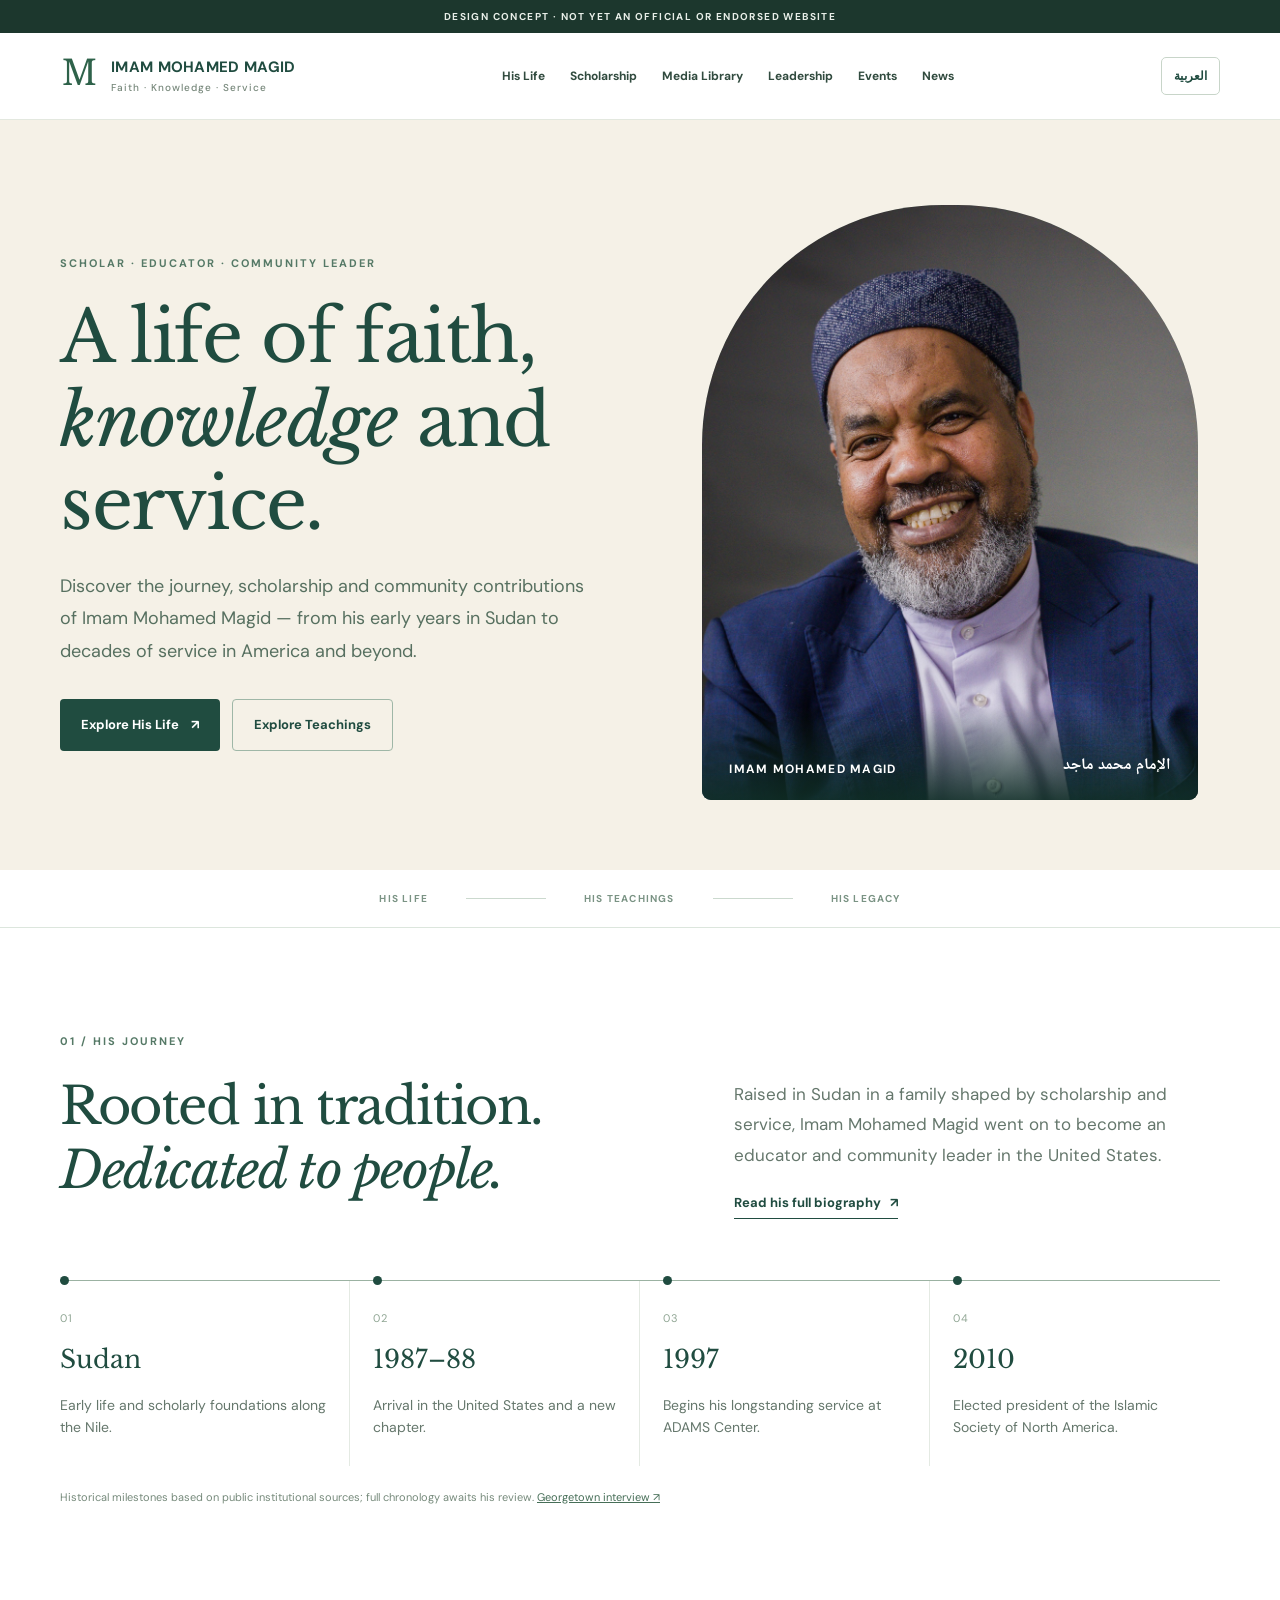
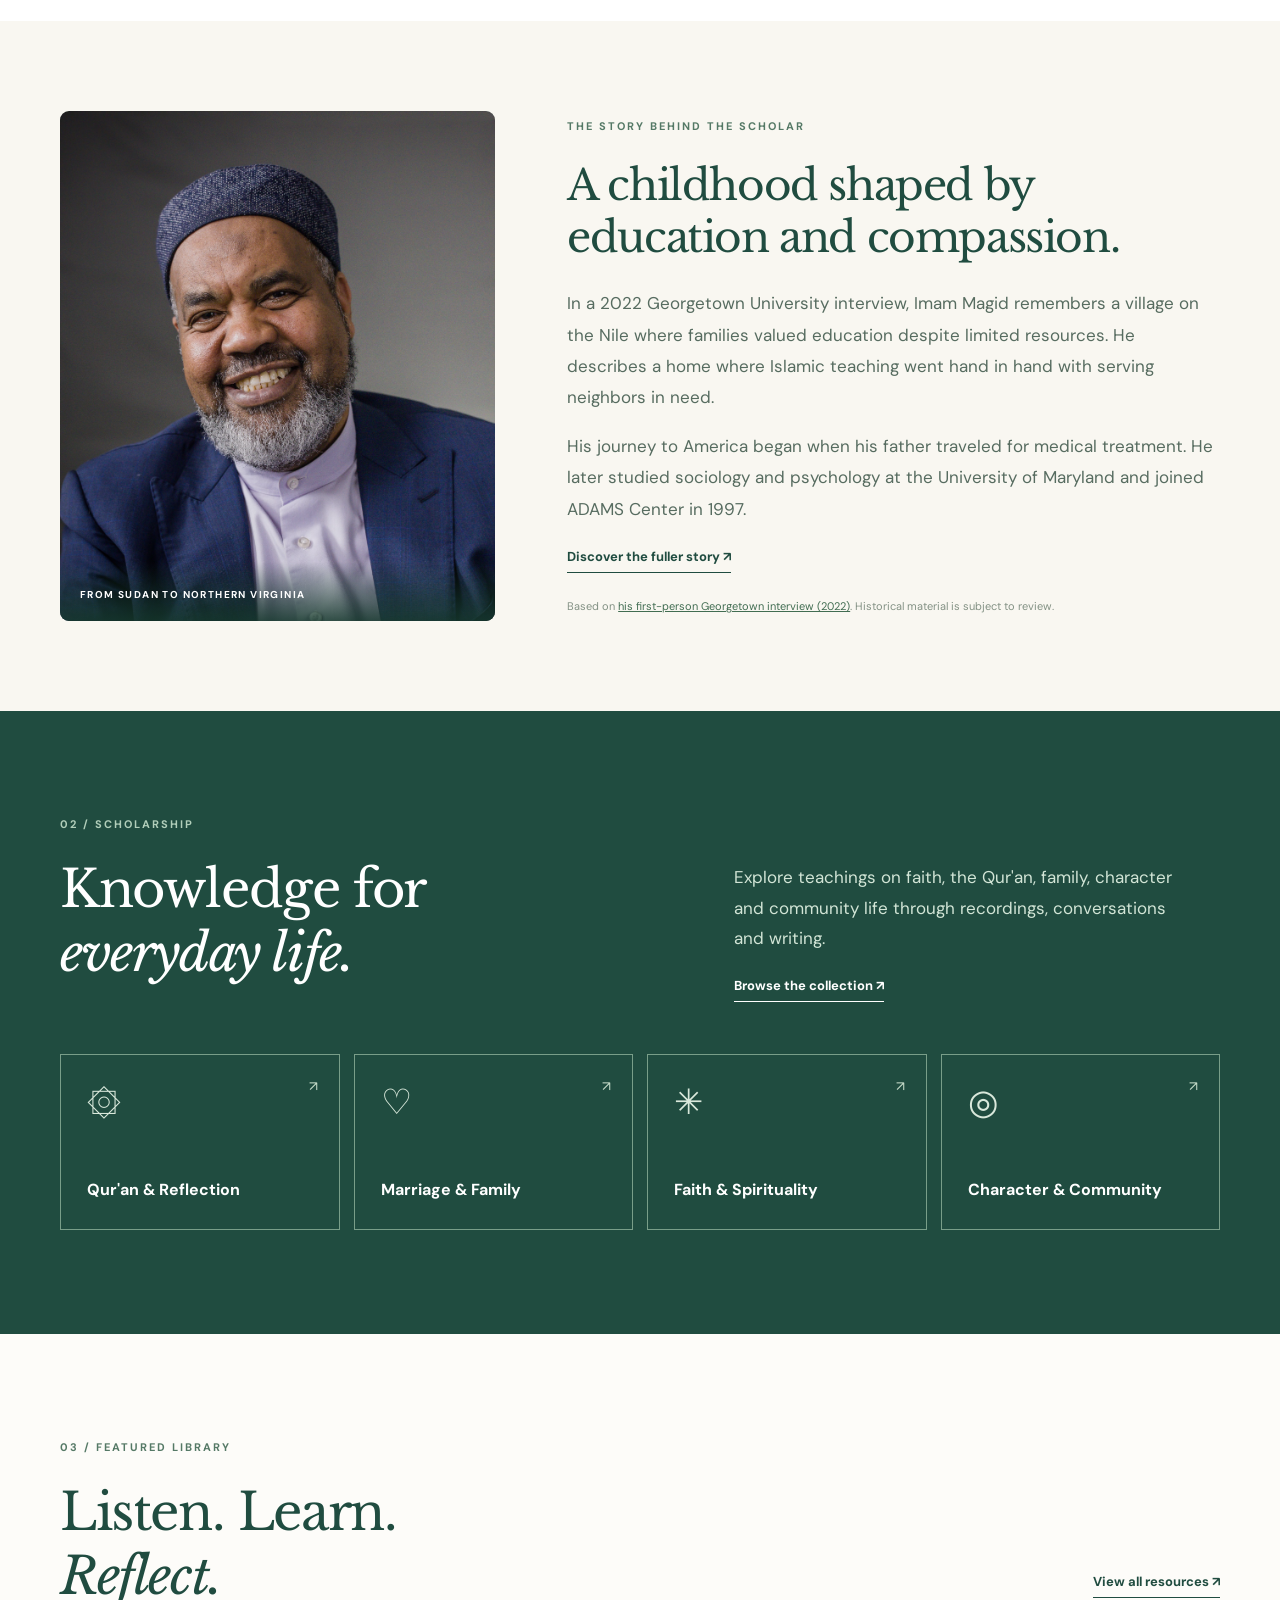
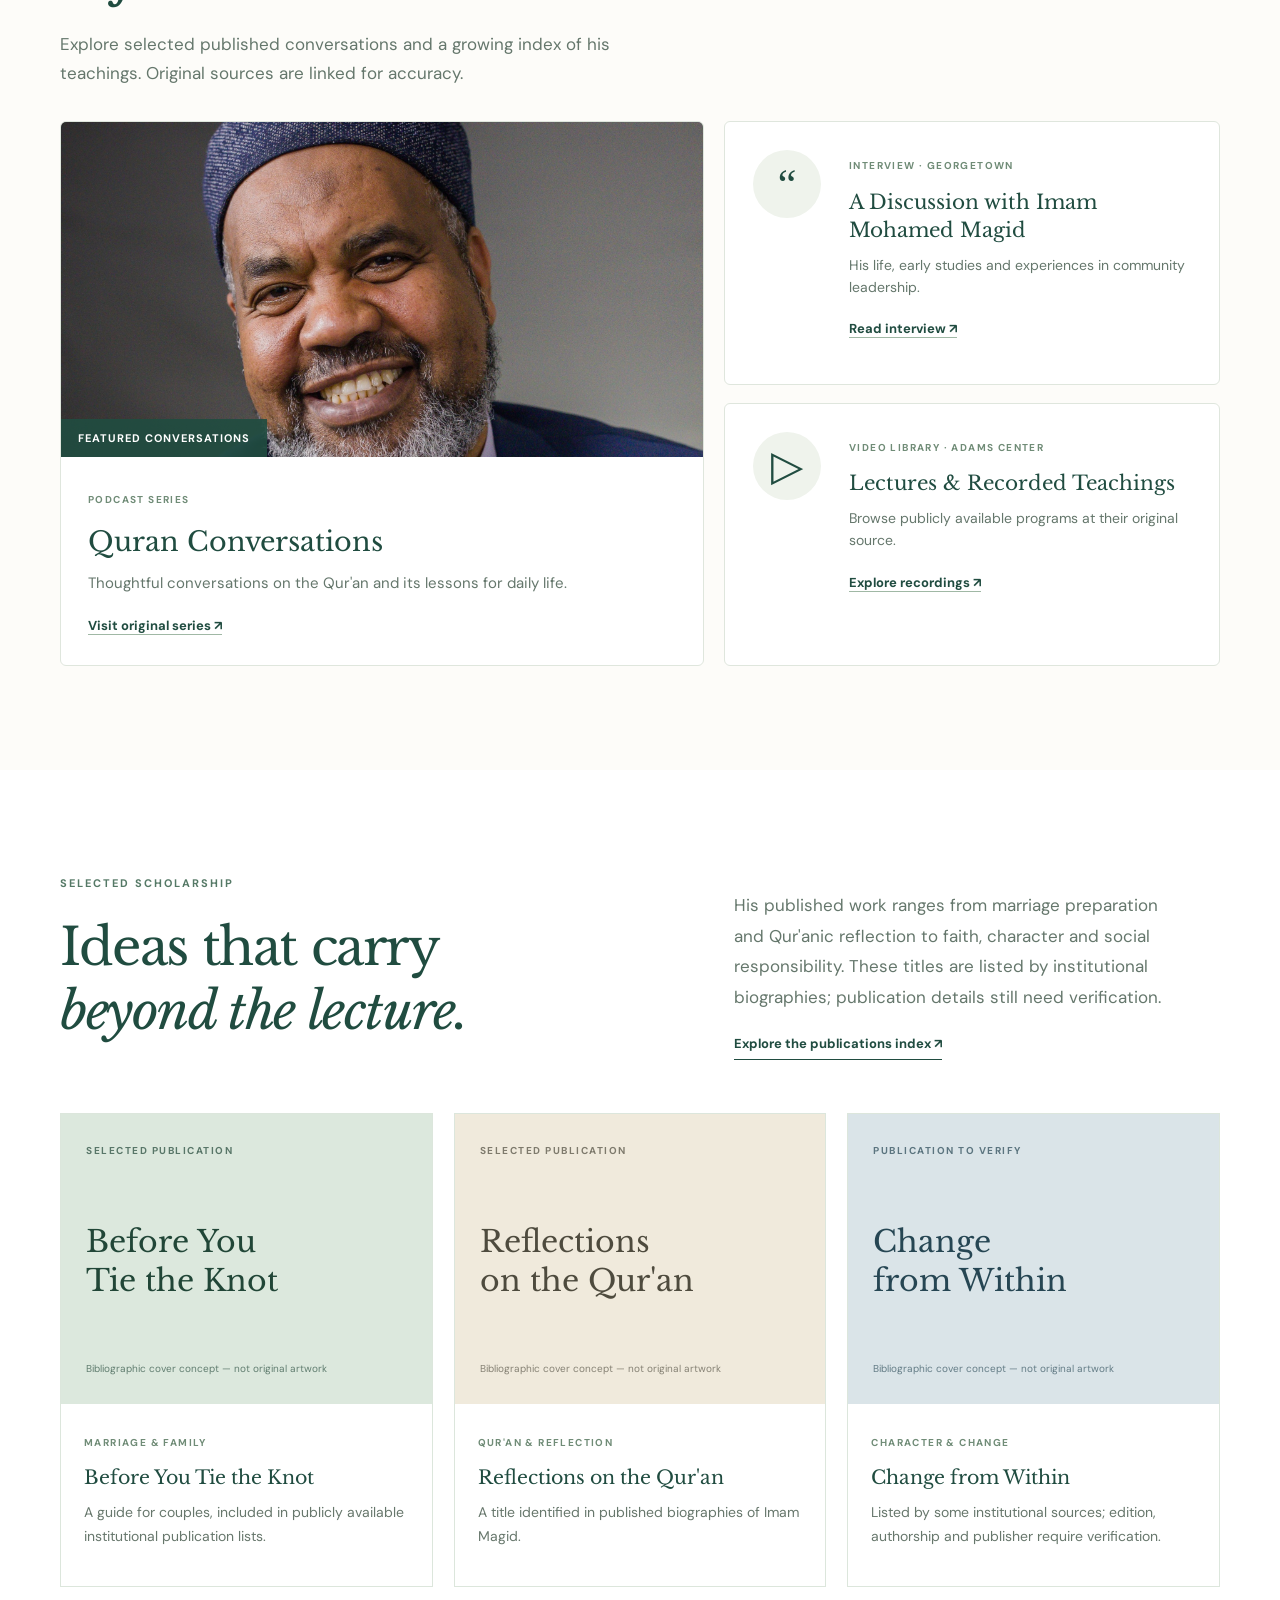
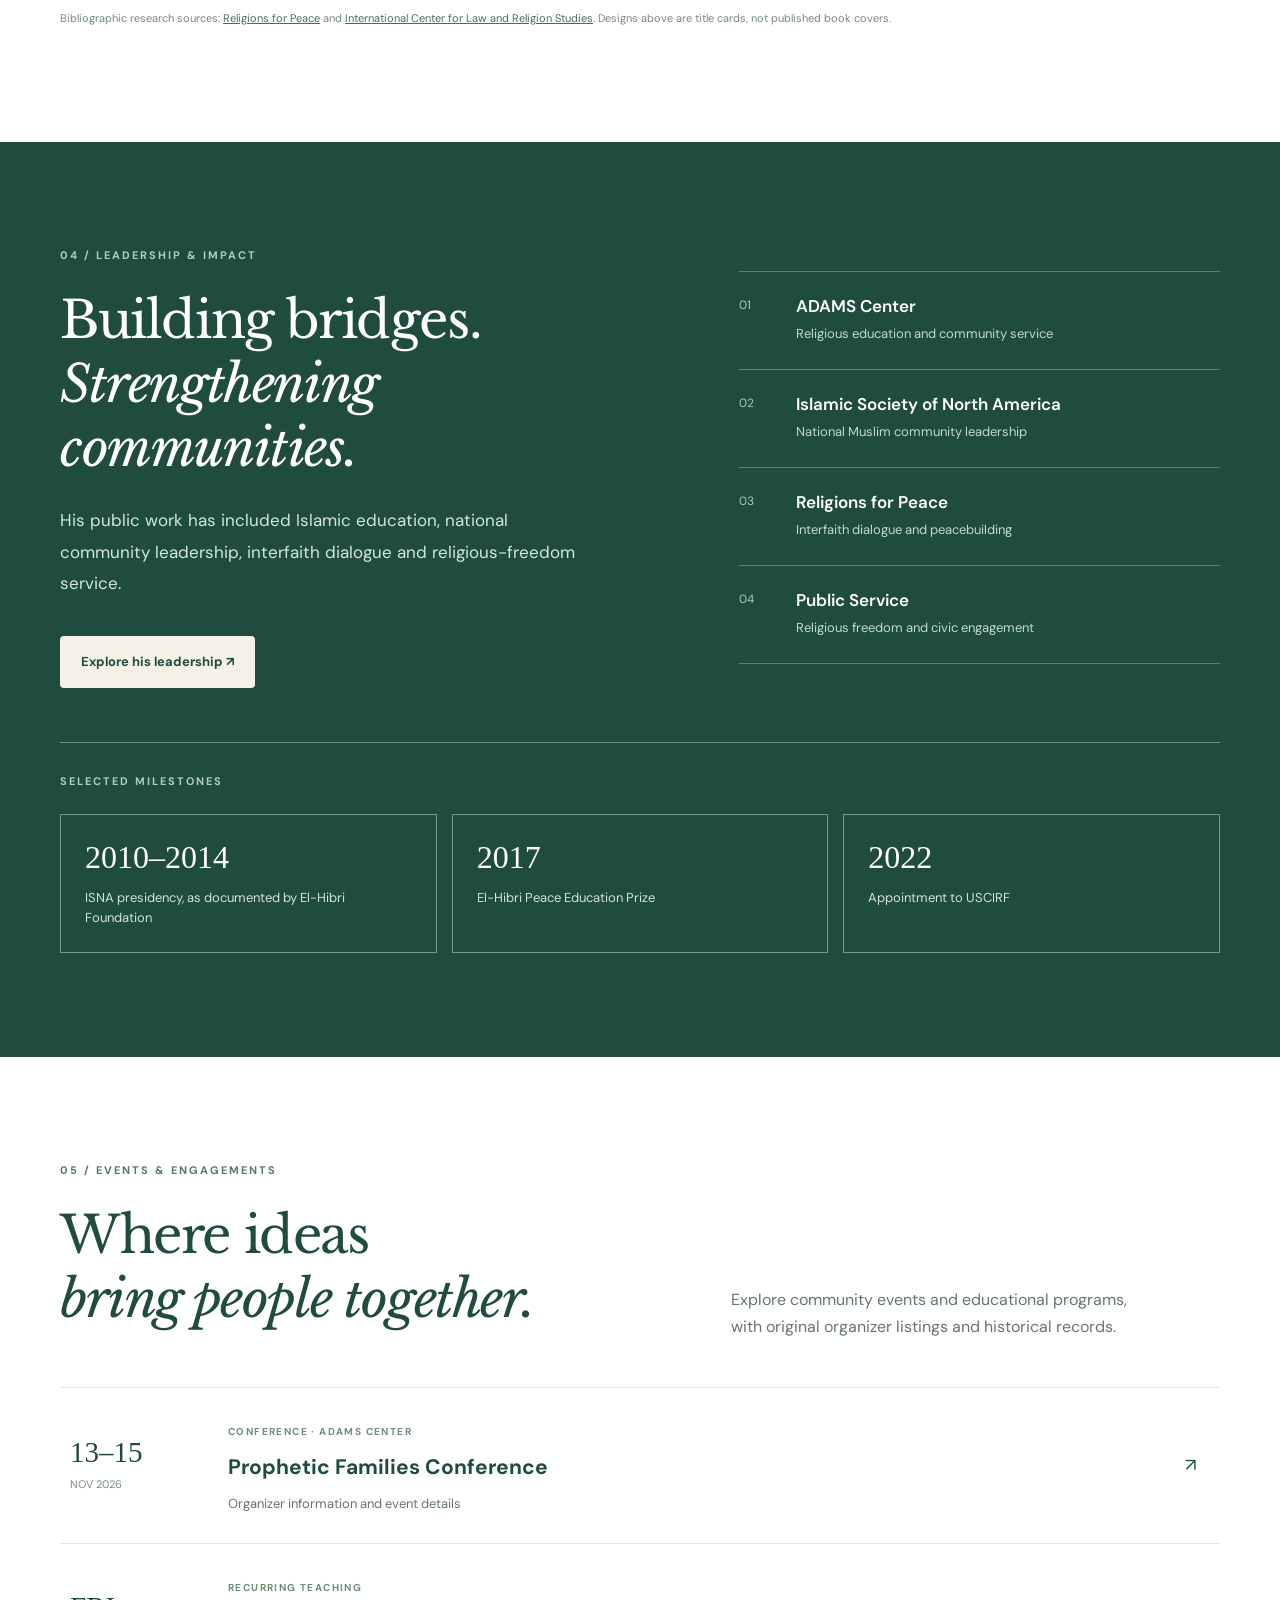
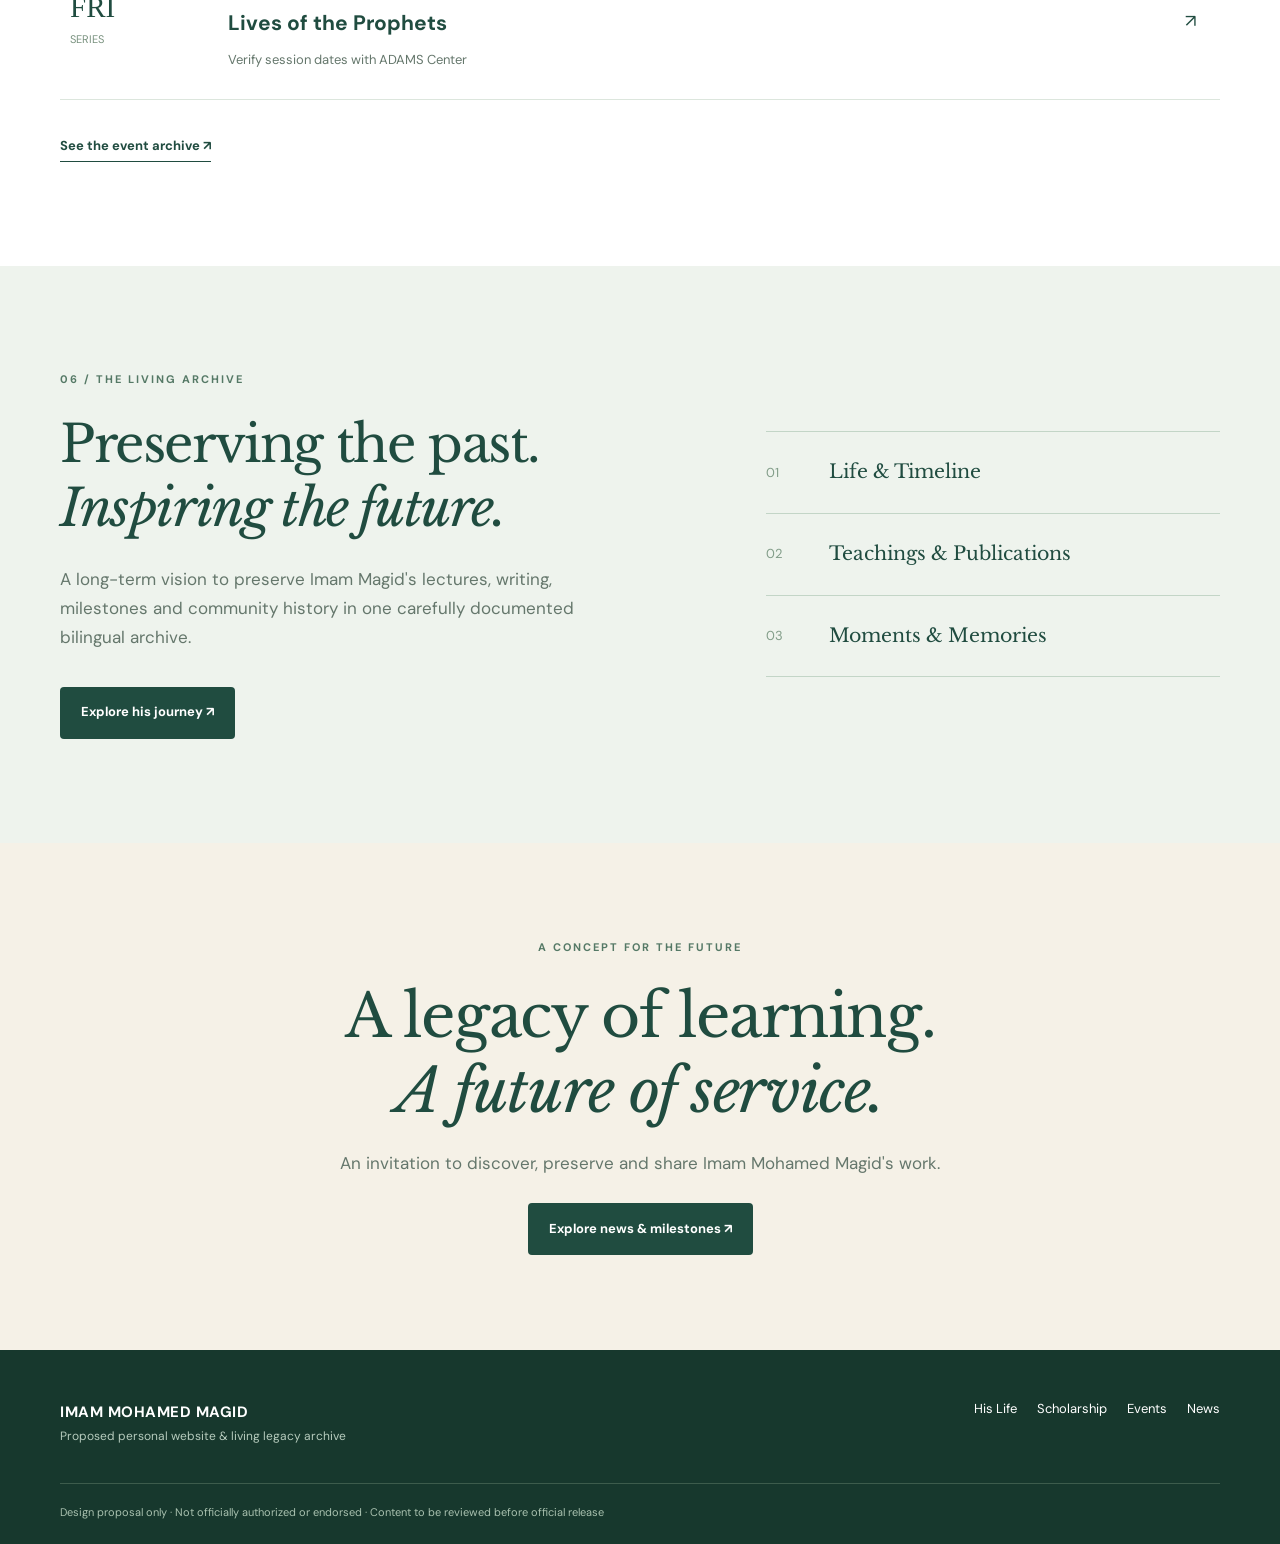
==== index.html @ b1068a23 "Use consistent Latin M logo mark" ====
<!doctype html>
<html lang="en">
<head>
<meta charset="utf-8"><meta name="viewport" content="width=device-width,initial-scale=1">
<meta name="robots" content="noindex,nofollow">
<meta name="description" content="Proposal preview for the website and living legacy archive of Imam Mohamed Magid.">
<title>Imam Mohamed Magid | Faith · Knowledge · Service</title>
<link rel="preconnect" href="https://fonts.googleapis.com">
<link rel="preconnect" href="https://fonts.gstatic.com" crossorigin>
<link href="https://fonts.googleapis.com/css2?family=DM+Sans:wght@400;500;600;700&family=Libre+Baskerville:ital@0;1&family=Noto+Naskh+Arabic:wght@400;600;700&display=swap" rel="stylesheet">
<link rel="stylesheet" href="homepage-v5.css">
</head>
<body>
<div class="proposal">DESIGN CONCEPT · NOT YET AN OFFICIAL OR ENDORSED WEBSITE</div>
<header class="header"><div class="container nav">
<a class="brand" href="#home" aria-label="Return to homepage"><span class="brand-mark">M</span><span class="brand-name">IMAM MOHAMED MAGID<small>Faith · Knowledge · Service</small></span></a>
<nav id="nav" aria-label="Main navigation">
<a href="biography.html" data-i="navLife">His Life</a><a href="resources.html" data-i="navTeachings">Scholarship</a>
<a href="resources.html" data-i="navMedia">Media Library</a><a href="#leadership" data-i="navImpact">Leadership</a>
<a href="events.html" data-i="navEvents">Events</a><a href="news.html">News</a>
</nav>
<div class="nav-actions"><button type="button" id="lang" aria-label="Switch language">العربية</button><button id="menu" aria-label="Toggle menu" aria-expanded="false">☰</button></div>
</div></header>
<main id="home">
<section class="hero"><div class="container hero-layout">
<div class="hero-copy">
<div class="eyebrow" data-i="eyebrow">SCHOLAR · EDUCATOR · COMMUNITY LEADER</div>
<h1 data-i="heroTitle">A life of faith, <em>knowledge</em> and service.</h1>
<p class="hero-description" data-i="heroText">Discover the journey, scholarship and community contributions of Imam Mohamed Magid — from his early years in Sudan to decades of service in America and beyond.</p>
<div class="hero-actions"><a class="btn btn-primary" href="biography.html" data-i="journeyBtn">Explore His Life <span aria-hidden="true">↗</span></a><a class="btn btn-outline" href="resources.html" data-i="teachingsBtn">Explore Teachings</a></div>
</div>
<div class="hero-photo"><img src="assets/imam-magid-portrait.JPG" alt="Portrait of Imam Mohamed Magid" width="1102" height="1376" fetchpriority="high"><div class="photo-tag">IMAM MOHAMED MAGID <span>الإمام محمد ماجد</span></div></div>
</div></section>
<div class="section-marker"><div class="container"><span>HIS LIFE</span><span class="marker-rule"></span><span>HIS TEACHINGS</span><span class="marker-rule"></span><span>HIS LEGACY</span></div></div>

<section class="section journey" id="about"><div class="container">
<div class="section-intro"><div><span class="eyebrow" data-i="storyOverline">01 / HIS JOURNEY</span><h2 data-i="storyTitle">Rooted in tradition.<br><em>Dedicated to people.</em></h2></div><div class="intro-aside"><p data-i="storyCopy">Raised in Sudan in a family shaped by scholarship and service, Imam Mohamed Magid went on to become an educator and community leader in the United States.</p><a class="text-link" href="biography.html" data-i="storyLink">Read his full biography <span aria-hidden="true">↗</span></a></div></div>
<div class="timeline"><div class="timeline-track">
<article class="moment"><span class="moment-no">01</span><strong data-i="sudan">Sudan</strong><p data-i="sudanDesc">Early life and scholarly foundations along the Nile.</p></article>
<article class="moment"><span class="moment-no">02</span><strong>1987–88</strong><p data-i="americaDesc">Arrival in the United States and a new chapter.</p></article>
<article class="moment"><span class="moment-no">03</span><strong>1997</strong><p data-i="adamsDesc">Begins his longstanding service at ADAMS Center.</p></article>
<article class="moment"><span class="moment-no">04</span><strong>2010</strong><p data-i="isnaDesc">Elected president of the Islamic Society of North America.</p></article>
</div></div><p class="source-note">Historical milestones based on public institutional sources; full chronology awaits his review. <a href="https://berkleycenter.georgetown.edu/interviews/a-discussion-with-imam-mohamed-magid-executive-imam-of-all-dulles-area-muslim-society-center" target="_blank" rel="noopener noreferrer">Georgetown interview ↗</a></p>
</div></section>
<section class="story-feature" aria-labelledby="story-feature-heading"><div class="container story-feature-layout"><div class="story-photo"><img src="assets/imam-magid-portrait.JPG" alt="Imam Mohamed Magid — portrait for the proposed biography" loading="lazy" width="1102" height="1376"><div class="story-photo-label">FROM SUDAN TO NORTHERN VIRGINIA</div></div><div class="story-feature-copy"><span class="eyebrow" data-i="storyFeatureTag">THE STORY BEHIND THE SCHOLAR</span><h2 id="story-feature-heading" data-i="storyFeatureTitle">A childhood shaped by education and compassion.</h2><p data-i="storyFeature1">In a 2022 Georgetown University interview, Imam Magid remembers a village on the Nile where families valued education despite limited resources. He describes a home where Islamic teaching went hand in hand with serving neighbors in need.</p><p data-i="storyFeature2">His journey to America began when his father traveled for medical treatment. He later studied sociology and psychology at the University of Maryland and joined ADAMS Center in 1997.</p><a class="text-link" href="biography.html" data-i="storyFeatureLink">Discover the fuller story ↗</a><p class="story-attribution">Based on <a href="https://berkleycenter.georgetown.edu/interviews/a-discussion-with-imam-mohamed-magid-executive-imam-of-all-dulles-area-muslim-society-center" target="_blank" rel="noopener noreferrer">his first-person Georgetown interview (2022)</a>. Historical material is subject to review.</p></div></div></section>
<section class="section teachings" id="teachings"><div class="container">
<div class="section-intro"><div><span class="eyebrow eyebrow-light" data-i="teachingOverline">02 / SCHOLARSHIP</span><h2 data-i="teachingTitle">Knowledge for<br><em>everyday life.</em></h2></div><div class="intro-aside"><p data-i="teachingIntro">Explore teachings on faith, the Qur'an, family, character and community life through recordings, conversations and writing.</p><a class="text-link light-link" href="resources.html">Browse the collection ↗</a></div></div>
<div class="topic-grid">
<a href="resources.html" class="topic"><span class="topic-symbol">۞</span><span data-i="topic1">Qur'an & Reflection</span><span class="topic-arrow">↗</span></a>
<a href="resources.html" class="topic"><span class="topic-symbol">♡</span><span data-i="topic2">Marriage & Family</span><span class="topic-arrow">↗</span></a>
<a href="resources.html" class="topic"><span class="topic-symbol">✳</span><span data-i="topic3">Faith & Spirituality</span><span class="topic-arrow">↗</span></a>
<a href="resources.html" class="topic"><span class="topic-symbol">◎</span><span data-i="topic4">Character & Community</span><span class="topic-arrow">↗</span></a>
</div>
</div></section>

<section class="section media" id="media"><div class="container">
<div class="media-header"><div><span class="eyebrow" data-i="mediaOverline">03 / FEATURED LIBRARY</span><h2 data-i="mediaTitle">Listen. Learn.<br><em>Reflect.</em></h2></div><a href="resources.html" class="text-link media-all">View all resources ↗</a></div>
<p class="media-lead" data-i="mediaIntro">Explore selected published conversations and a growing index of his teachings. Original sources are linked for accuracy.</p>
<div class="feature-grid">
<a class="feature-card feature-primary" href="https://www.daliamogahed.com/podcast" target="_blank" rel="noopener noreferrer"><div class="feature-photo"><img src="assets/imam-magid-portrait.JPG" alt="Imam Mohamed Magid" loading="lazy" width="1102" height="1376"><span class="feature-image-label">FEATURED CONVERSATIONS</span></div><div class="feature-info"><span class="content-type">PODCAST SERIES</span><h3>Quran Conversations</h3><p>Thoughtful conversations on the Qur'an and its lessons for daily life.</p><span class="feature-open">Visit original series ↗</span></div></a>
<div class="feature-side"><a class="side-card" href="https://berkleycenter.georgetown.edu/interviews/a-discussion-with-imam-mohamed-magid-executive-imam-of-all-dulles-area-muslim-society-center" target="_blank" rel="noopener noreferrer"><span class="side-icon">“</span><div><span class="content-type">INTERVIEW · GEORGETOWN</span><h3>A Discussion with Imam Mohamed Magid</h3><p>His life, early studies and experiences in community leadership.</p><span class="feature-open">Read interview ↗</span></div></a>
<a class="side-card" href="https://adamscenter.org/live-tv/" target="_blank" rel="noopener noreferrer"><span class="side-icon">▷</span><div><span class="content-type">VIDEO LIBRARY · ADAMS CENTER</span><h3>Lectures & Recorded Teachings</h3><p>Browse publicly available programs at their original source.</p><span class="feature-open">Explore recordings ↗</span></div></a></div>
</div></div></section>
<section class="section publications" id="publications"><div class="container"><div class="section-intro"><div><span class="eyebrow" data-i="publicationTag">SELECTED SCHOLARSHIP</span><h2 data-i="publicationTitle">Ideas that carry<br><em>beyond the lecture.</em></h2></div><div class="intro-aside"><p data-i="publicationIntro">His published work ranges from marriage preparation and Qur'anic reflection to faith, character and social responsibility. These titles are listed by institutional biographies; publication details still need verification.</p><a class="text-link" href="resources.html" data-i="publicationLink">Explore the publications index ↗</a></div></div><div class="publication-grid">
<article class="publication"><div class="publication-cover cover-a"><span>SELECTED PUBLICATION</span><strong>Before You<br>Tie the Knot</strong><small>Bibliographic cover concept — not original artwork</small></div><div class="publication-copy"><span class="content-type">MARRIAGE & FAMILY</span><h3>Before You Tie the Knot</h3><p data-i="book1Desc">A guide for couples, included in publicly available institutional publication lists.</p></div></article>
<article class="publication"><div class="publication-cover cover-b"><span>SELECTED PUBLICATION</span><strong>Reflections<br>on the Qur'an</strong><small>Bibliographic cover concept — not original artwork</small></div><div class="publication-copy"><span class="content-type">QUR'AN & REFLECTION</span><h3>Reflections on the Qur'an</h3><p data-i="book2Desc">A title identified in published biographies of Imam Magid.</p></div></article>
<article class="publication"><div class="publication-cover cover-c"><span>PUBLICATION TO VERIFY</span><strong>Change<br>from Within</strong><small>Bibliographic cover concept — not original artwork</small></div><div class="publication-copy"><span class="content-type">CHARACTER & CHANGE</span><h3>Change from Within</h3><p data-i="book3Desc">Listed by some institutional sources; edition, authorship and publisher require verification.</p></div></article>
</div><p class="source-note">Bibliographic research sources: <a href="https://www.rfp.org/leadership_member/imam-mohamed-magid/" target="_blank" rel="noopener noreferrer">Religions for Peace</a> and <a href="https://www.iclrs.org/blurb/mohamed-hag-magid/" target="_blank" rel="noopener noreferrer">International Center for Law and Religion Studies</a>. Designs above are title cards, not published book covers.</p></div></section>
<section class="section leadership" id="leadership"><div class="container leadership-layout"><div><span class="eyebrow eyebrow-light" data-i="impactOverline">04 / LEADERSHIP & IMPACT</span><h2 data-i="impactTitle">Building bridges.<br><em>Strengthening communities.</em></h2><p data-i="impactText">His public work has included Islamic education, national community leadership, interfaith dialogue and religious-freedom service.</p><a class="btn btn-cream" href="https://www.rfp.org/leadership_member/imam-mohamed-magid/" target="_blank" rel="noopener noreferrer" data-i="impactBtn">Explore his leadership ↗</a></div><div class="leadership-list"><div><span>01</span><div><strong>ADAMS Center</strong><small>Religious education and community service</small></div></div><div><span>02</span><div><strong>Islamic Society of North America</strong><small>National Muslim community leadership</small></div></div><div><span>03</span><div><strong>Religions for Peace</strong><small>Interfaith dialogue and peacebuilding</small></div></div><div><span>04</span><div><strong>Public Service</strong><small>Religious freedom and civic engagement</small></div></div></div><div class="impact-evidence"><span class="eyebrow eyebrow-light" data-i="impactEvidenceTag">SELECTED MILESTONES</span><div class="impact-evidence-grid"><a href="https://www.elhibrifoundation.org/board-of-trustees/mohamed-magid" target="_blank" rel="noopener noreferrer"><strong>2010–2014</strong><span data-i="impactEvidence1">ISNA presidency, as documented by El-Hibri Foundation</span></a><a href="https://www.iclrs.org/blurb/mohamed-hag-magid/" target="_blank" rel="noopener noreferrer"><strong>2017</strong><span data-i="impactEvidence2">El-Hibri Peace Education Prize</span></a><a href="https://www.uscirf.gov/release-statements/uscirf-welcomes-president-joe-bidens-appointment-mohamed-hag-magid-us-commission" target="_blank" rel="noopener noreferrer"><strong>2022</strong><span data-i="impactEvidence3">Appointment to USCIRF</span></a></div></div></div></section>

<section class="section events" id="events"><div class="container">
<div class="events-top"><div><span class="eyebrow" data-i="eventOverline">05 / EVENTS & ENGAGEMENTS</span><h2 data-i="eventTitle">Where ideas<br><em>bring people together.</em></h2></div><p data-i="eventText">Explore community events and educational programs, with original organizer listings and historical records.</p></div>
<div class="event-items"><a href="https://adamscenter.org/event/prophetic-families-conference-2026-pre-registration/" class="event-item" target="_blank" rel="noopener noreferrer"><div class="event-date"><strong>13–15</strong><span>NOV 2026</span></div><div><span class="content-type">CONFERENCE · ADAMS CENTER</span><h3>Prophetic Families Conference</h3><p>Organizer information and event details</p></div><span class="event-arrow">↗</span></a>
<a href="https://adamscenter.org/event/lives-of-the-prophets-weekly-revival-with-imam-mohamed-magid/" class="event-item" target="_blank" rel="noopener noreferrer"><div class="event-date"><strong>FRI</strong><span>SERIES</span></div><div><span class="content-type">RECURRING TEACHING</span><h3>Lives of the Prophets</h3><p>Verify session dates with ADAMS Center</p></div><span class="event-arrow">↗</span></a></div>
<a href="events.html" class="text-link">See the event archive ↗</a>
</div></section>

<section class="legacy section" id="archive"><div class="container legacy-layout"><div><span class="eyebrow" data-i="archiveOverline">06 / THE LIVING ARCHIVE</span><h2 data-i="archiveTitle">Preserving the past.<br><em>Inspiring the future.</em></h2><p data-i="archiveText">A long-term vision to preserve Imam Magid's lectures, writing, milestones and community history in one carefully documented bilingual archive.</p><a class="btn btn-primary" href="biography.html">Explore his journey ↗</a></div><div class="legacy-list"><div><span>01</span><strong data-i="archive1">Life & Timeline</strong></div><div><span>02</span><strong data-i="archive2">Teachings & Publications</strong></div><div><span>03</span><strong data-i="archive3">Moments & Memories</strong></div></div></div></section>

<section class="closing"><div class="container"><div class="eyebrow">A CONCEPT FOR THE FUTURE</div><h2 data-i="closingTitle">A legacy of learning.<br><em>A future of service.</em></h2><p data-i="closingText">An invitation to discover, preserve and share Imam Mohamed Magid's work.</p><a class="btn btn-primary" href="news.html">Explore news & milestones ↗</a></div></section>
</main>
<footer><div class="container footer-grid"><div><strong>IMAM MOHAMED MAGID</strong><p>Proposed personal website & living legacy archive</p></div><div class="footer-links"><a href="biography.html">His Life</a><a href="resources.html">Scholarship</a><a href="events.html">Events</a><a href="news.html">News</a></div></div><div class="container footer-bottom">Design proposal only · Not officially authorized or endorsed · Content to be reviewed before official release</div></footer>
<script src="script.js"></script>
</body></html>
---- homepage-v5.css ----
:root{--forest:#204c40;--deep:#173a30;--ivory:#f5f1e7;--ink:#253c33;--muted:#65776c;--line:#dce6dd;--sage:#e8f0e8}
*{box-sizing:border-box}
html{scroll-behavior:smooth}body{margin:0;color:var(--ink);background:white;font-family:"DM Sans",sans-serif;font-size:16px;line-height:1.7;-webkit-font-smoothing:antialiased}a{color:inherit}button{font:inherit;cursor:pointer}img{max-width:100%}.container{width:min(1160px,calc(100% - 72px));margin:0 auto}
.proposal{padding:9px 18px;text-align:center;color:#e8eee8;background:#1c372d;font-weight:700;letter-spacing:1.4px;font-size:10px;line-height:1.5}
.header{position:sticky;top:0;background:#fffc;backdrop-filter:blur(18px);z-index:20;border-bottom:1px solid #e3e8df}
.nav{height:86px;display:flex;align-items:center;justify-content:space-between;gap:24px}
.brand{text-decoration:none;display:flex;gap:12px;align-items:center;color:var(--forest)}
.brand-mark{width:49px;height:49px;border:1px solid #6e9982;border-radius:50%;display:grid;place-items:center;font-family:"Noto Naskh Arabic",serif;font-size:30px}
.brand-name{display:block;font-weight:700;font-size:14px;letter-spacing:.6px;line-height:1.25;white-space:nowrap}
.brand-name small{display:block;margin-top:5px;font-weight:500;letter-spacing:1px;font-size:10px;color:#76877a}
.nav nav{display:flex;align-items:center;gap:25px}
.nav nav a{text-decoration:none;color:#314b3f;font-size:12px;font-weight:700;white-space:nowrap}
.nav nav a:hover,.text-link:hover{color:#67917b}
.nav-actions{display:flex;gap:10px}.nav-actions button{background:white;color:var(--forest);border:1px solid #c8d5c9;border-radius:5px;padding:8px 12px;font-size:12px;font-weight:700}
#menu{display:none}
h1,h2,h3,p{margin-top:0}
h1,h2{font-family:"Libre Baskerville",Georgia,serif;font-weight:400;letter-spacing:-1.4px;line-height:1.25;color:var(--forest)}
h1 em,h2 em{font-weight:400}
.eyebrow{display:block;font-size:11px;letter-spacing:2px;font-weight:700;color:#557966;margin-bottom:23px}
.section{padding:104px 0}
.section h2{font-size:clamp(38px,4vw,54px);margin:0 0 25px}
.section-intro{display:grid;grid-template-columns:1.1fr .9fr;gap:80px;align-items:end}
.section-intro .intro-aside{padding-bottom:8px}
.section-intro p{font-size:17px;line-height:1.8;color:var(--muted);max-width:450px}
.text-link{display:inline-flex;align-items:center;gap:9px;text-decoration:none;border-bottom:1px solid currentColor;font-size:13px;font-weight:700;color:var(--forest);padding-bottom:4px}
.hero{background:var(--ivory);padding:85px 0 70px}
.hero-layout{display:grid;grid-template-columns:1.05fr .95fr;gap:70px;align-items:center}
.hero-copy{max-width:620px}.hero h1{font-size:clamp(50px,5.6vw,77px);line-height:1.16;margin:0 0 25px}
.hero-description{font-size:18px;line-height:1.8;max-width:530px;color:#577060}
.hero-actions{display:flex;gap:12px;flex-wrap:wrap;margin-top:32px}
.btn{min-height:52px;padding:14px 21px;display:inline-flex;align-items:center;justify-content:center;gap:12px;border-radius:4px;text-decoration:none;font-size:13px;font-weight:700}
.btn-primary{background:var(--forest);color:#fff}.btn-outline{border:1px solid #9fb7a7;color:var(--forest)}
.btn-cream{background:var(--ivory);color:var(--forest)}
.hero-photo{aspect-ratio:4/4.8;max-height:595px;position:relative;overflow:hidden;border-radius:240px 240px 9px 9px;background:#dce7da}
.hero-photo>img{display:block;width:100%;height:100%;object-fit:cover;object-position:center 25%}
.photo-tag{position:absolute;bottom:0;left:0;right:0;background:linear-gradient(transparent,#102f26df);color:white;padding:45px 27px 21px;letter-spacing:1.3px;font-size:12px;font-weight:700;display:flex;justify-content:space-between;align-items:end;gap:8px}
.photo-tag span{font-family:"Noto Naskh Arabic";font-size:16px;letter-spacing:0}
.section-marker{background:white;border-bottom:1px solid var(--line)}
.section-marker .container{display:flex;align-items:center;justify-content:center;gap:38px;padding-top:20px;padding-bottom:20px}
.section-marker span:not(.marker-rule){white-space:nowrap;font-size:10px;letter-spacing:1.2px;font-weight:700;color:#7a9384}
.marker-rule{height:1px;width:80px;background:#cbd9ce}
.journey{background:white}.timeline{margin-top:53px}
.timeline-track{display:grid;grid-template-columns:repeat(4,1fr);border-top:1px solid #9bb2a2}
.moment{padding:28px 23px 13px 0;position:relative;border-right:1px solid #e4eae3}
.moment:last-child{border-right:0}.moment:not(:first-child){padding-left:23px}
.moment:before{content:"";position:absolute;top:-5px;left:0;width:9px;height:9px;background:var(--forest);border-radius:50%}
.moment:not(:first-child):before{left:23px}
.moment-no{font-size:11px;color:#90a694;display:block;margin-bottom:12px;letter-spacing:1px}
.moment strong{display:block;font-family:"Libre Baskerville",serif;color:var(--forest);font-size:25px;font-weight:400;margin-bottom:12px}
.moment p{font-size:14px;color:var(--muted);line-height:1.6}
.source-note{font-size:11px;color:#768a7b;margin-top:22px}.source-note a{color:#466e57}
.teachings,.leadership{background:var(--forest);color:white}
.teachings h2,.leadership h2{color:#fff}.eyebrow-light{color:#b1ceba}
.teachings .section-intro p{color:#d2e5d6}.light-link{color:white}
.topic-grid{display:grid;grid-template-columns:repeat(4,1fr);gap:14px;margin-top:44px}
.topic{border:1px solid #799e89;min-height:176px;padding:26px;display:flex;flex-direction:column;text-decoration:none;color:white;position:relative;transition:background .2s}
.topic:hover{background:#2c5b4b}
.topic-symbol{font-size:35px;line-height:1.2;color:#d9e8db}
.topic>span:nth-child(2){font-weight:700;font-size:16px;margin-top:auto;padding-top:21px}
.topic-arrow{position:absolute;top:20px;right:21px;font-size:14px;color:#c6dbc9}
.media{background:#fdfcf9}
.media-header{display:flex;justify-content:space-between;align-items:end;gap:20px}
.media-header h2{margin-bottom:0}
.media-all{margin-bottom:10px}
.media-lead{color:var(--muted);max-width:620px;margin:22px 0 34px;font-size:17px}
.feature-grid{display:grid;grid-template-columns:1.13fr .87fr;gap:20px;align-items:stretch}
.feature-card,.side-card{text-decoration:none;display:block;background:white;border:1px solid #dfe6dd;overflow:hidden;border-radius:6px}
.feature-card:hover,.side-card:hover{border-color:#8cac98}
.feature-photo{height:335px;position:relative;overflow:hidden;background:#dce8df}
.feature-photo img{display:block;width:100%;height:100%;object-fit:cover;object-position:center 31%}
.feature-image-label{position:absolute;left:0;bottom:0;color:white;background:#204c40e8;font-size:11px;font-weight:700;letter-spacing:1px;padding:10px 17px}
.feature-info{padding:27px}.content-type{font-size:10px;letter-spacing:1.4px;font-weight:700;color:#708c77}
.feature-info h3{font:normal 27px/1.3 "Libre Baskerville",serif;color:var(--forest);margin:12px 0}
.feature-info p{color:var(--muted);font-size:15px;line-height:1.65}
.feature-open{font-size:13px;font-weight:700;color:var(--forest);border-bottom:1px solid #a0b8a5}
.feature-side{display:grid;gap:18px;grid-template-rows:1fr 1fr}
.side-card{display:grid;grid-template-columns:80px 1fr;gap:16px;padding:28px}
.side-icon{display:grid;place-items:center;width:68px;height:68px;background:#eff3ec;color:var(--forest);font:42px Georgia;border-radius:50%}
.side-card h3{font:normal 20px/1.4 "Libre Baskerville",serif;color:var(--forest);margin:10px 0}
.side-card p{font-size:14px;color:var(--muted);line-height:1.6;margin-bottom:16px}
.leadership-layout{display:grid;grid-template-columns:1.1fr .9fr;gap:90px;align-items:center}
.leadership p{font-size:17px;line-height:1.85;max-width:540px;color:#d3e7d7}
.leadership .btn{margin-top:20px}
.leadership-list>div{display:grid;grid-template-columns:42px 1fr;gap:15px;padding:23px 0;border-bottom:1px solid #578170}
.leadership-list>div:first-child{border-top:1px solid #578170}
.leadership-list>div>span{color:#a9c9b6;font-size:12px}
.leadership-list strong{display:block;font-size:17px;font-weight:600;line-height:1.4}
.leadership-list small{font-size:13px;color:#c2d9c9;line-height:1.5}
.events-top{display:grid;grid-template-columns:1fr .8fr;gap:60px;align-items:end}
.events-top p{font-size:16px;color:var(--muted);max-width:400px}
.event-items{margin:31px 0 31px;border-top:1px solid var(--line)}
.event-item{display:grid;grid-template-columns:130px 1fr 25px;gap:28px;align-items:center;padding:28px 10px;text-decoration:none;border-bottom:1px solid var(--line)}
.event-date strong{display:block;font:normal 29px Georgia;color:var(--forest)}
.event-date span{font-size:11px;color:#78917e}
.event-item h3{font-size:21px;margin:7px 0;color:var(--forest)}
.event-item p{margin:0;color:var(--muted);font-size:13px}
.event-arrow{color:var(--forest);font-size:18px}
.legacy{background:#eef3ed}
.legacy-layout{display:grid;grid-template-columns:1fr .75fr;gap:100px;align-items:center}
.legacy p{font-size:17px;color:var(--muted);max-width:530px}
.legacy .btn{margin-top:18px}
.legacy-list{border-top:1px solid #c3d5c7}
.legacy-list>div{display:grid;grid-template-columns:45px 1fr;gap:18px;border-bottom:1px solid #c3d5c7;align-items:center;padding:27px 0}
.legacy-list span{color:#829d89;font-size:13px}
.legacy-list strong{color:var(--forest);font:normal 19px/1.4 "Libre Baskerville",serif}
.closing{text-align:center;padding:95px 0;background:var(--ivory)}
.closing h2{font-size:clamp(38px,4.7vw,60px);margin-bottom:20px}
.closing p{color:var(--muted);font-size:17px;margin-bottom:25px}
footer{background:#17382d;color:white;padding:48px 0 22px}
.footer-grid{display:flex;justify-content:space-between;gap:25px}
.footer-grid strong{font-size:15px;letter-spacing:.5px}
.footer-grid p{font-size:12px;color:#b6cbbd}
.footer-links{display:flex;gap:20px;align-items:flex-start;font-size:13px}
.footer-links a{text-decoration:none}
.footer-bottom{border-top:1px solid #3d5c4c;margin-top:25px;padding-top:19px;color:#a9c1af;font-size:11px}
@media(max-width:1020px){.nav nav{display:none;position:absolute;left:0;right:0;top:86px;background:white;flex-direction:column;align-items:stretch;padding:20px 30px;box-shadow:0 10px 20px #0013}.nav nav.open{display:flex}#menu{display:block}.hero-layout{gap:32px}.section-intro{gap:35px}}
@media(max-width:740px){
.container{width:calc(100% - 40px)}
.proposal{font-size:9px;letter-spacing:.45px}
.nav{height:69px}.nav nav{top:69px}.brand-mark{width:38px;height:38px;font-size:25px}.brand-name{font-size:11px}.brand-name small{font-size:9px}
.hero{padding:0 0 37px}
.hero-layout{display:flex;flex-direction:column;gap:0;align-items:stretch}
.hero-copy{display:contents}
.hero-copy>.eyebrow{order:0;margin:28px 0 12px;font-size:10px}
.hero h1{order:1;font-size:clamp(38px,9.5vw,53px);line-height:1.22;letter-spacing:-1px;margin-bottom:25px}
.hero-photo{order:2;aspect-ratio:1/1.05;max-height:440px;width:100%;border-radius:170px 170px 7px 7px}
.hero-photo img{object-position:center 24%}
.photo-tag{font-size:10px;padding:40px 17px 14px}.photo-tag span{font-size:14px}
.hero-description{order:3;font-size:16px;line-height:1.7;margin:22px 0 0}
.hero-actions{order:4;margin-top:20px;display:grid;grid-template-columns:1fr 1fr;gap:9px}
.hero-actions .btn{font-size:12px;padding:12px 8px;min-height:49px}
.section-marker .container{gap:11px;padding-top:13px;padding-bottom:13px}
.section-marker span:not(.marker-rule){font-size:9px;letter-spacing:.5px}.marker-rule{width:16px}
.section{padding:57px 0}
.section h2{font-size:clamp(33px,7.7vw,45px);letter-spacing:-.8px;margin-bottom:15px}
.section-intro,.leadership-layout,.events-top,.legacy-layout{grid-template-columns:1fr;gap:11px}
.section-intro p,.events-top p,.leadership p,.legacy p,.media-lead{font-size:15px;line-height:1.7}
.eyebrow{margin-bottom:11px;font-size:10px;letter-spacing:1.2px}
.timeline{margin-top:29px}
.timeline-track{grid-template-columns:1fr 1fr}
.moment{padding:20px 15px 8px 0;min-height:145px}
.moment:nth-child(2){border-right:0}.moment:nth-child(3),.moment:nth-child(4){border-top:1px solid #cad8cd}
.moment:nth-child(3){padding-left:0}.moment:nth-child(3):before{left:0}.moment:nth-child(4){border-right:0}
.moment strong{font-size:21px;margin-bottom:7px}.moment p{font-size:12px;line-height:1.5}
.moment-no{margin-bottom:7px}
.topic-grid{grid-template-columns:1fr 1fr;gap:10px;margin-top:25px}
.topic{min-height:125px;padding:15px}
.topic-symbol{font-size:25px}
.topic>span:nth-child(2){font-size:13px;line-height:1.4}
.topic-arrow{top:12px;right:12px}
.media-header{align-items:start}.media-all{display:none}
.media-lead{margin:13px 0 24px}
.feature-grid{grid-template-columns:1fr;gap:14px}
.feature-photo{height:245px}
.feature-info{padding:18px 20px}
.feature-info h3{font-size:23px}.feature-info p{font-size:14px}
.feature-side{gap:13px}
.side-card{padding:19px 16px;grid-template-columns:50px 1fr;gap:13px}
.side-icon{width:47px;height:47px;font-size:31px}
.side-card h3{font-size:17px;margin:6px 0}
.side-card p{font-size:13px;margin-bottom:10px}
.leadership-list{margin-top:19px}.leadership-list>div{padding:17px 0}.leadership-list strong{font-size:15px}
.event-items{margin:20px 0}.event-item{grid-template-columns:67px 1fr 14px;gap:12px;padding:20px 0}
.event-date strong{font-size:22px}.event-date span{font-size:10px}
.event-item h3{font-size:17px;line-height:1.35;margin:5px 0}
.event-item p{font-size:12px}
.legacy .btn{margin:11px 0 21px}
.legacy-list>div{padding:18px 0}.legacy-list strong{font-size:16px}
.closing{padding:60px 0}.closing h2{font-size:36px}
.footer-grid{flex-direction:column;gap:12px}.footer-links{flex-wrap:wrap;gap:12px}
}
@media(max-width:365px){.brand-name{font-size:10px}.hero h1{font-size:36px}.container{width:calc(100% - 32px)}}
html[dir=rtl] body{text-align:right}html[dir=rtl] h1,html[dir=rtl] h2{font-family:"Noto Naskh Arabic",serif;line-height:1.5;letter-spacing:0}
html[dir=rtl] .hero-layout{direction:rtl}html[dir=rtl] .section-intro{direction:rtl}
@media(prefers-reduced-motion:reduce){html{scroll-behavior:auto}}

/* V6: narrative and source-backed scholarship */
.brand-mark{border:0;width:auto;min-width:39px;height:auto;border-radius:0;font-size:37px;line-height:1;color:#2e624a}
.brand-name{font-size:15px;letter-spacing:.3px}
.story-feature{background:#f9f7f1;padding:90px 0}
.story-feature-layout{display:grid;grid-template-columns:.8fr 1.2fr;gap:72px;align-items:center}
.story-photo{height:510px;overflow:hidden;position:relative;border-radius:9px;background:#dbe7db}
.story-photo img{width:100%;height:100%;object-fit:cover;object-position:center 26%;filter:saturate(.85)}
.story-photo-label{position:absolute;left:0;bottom:0;right:0;padding:24px 20px 18px;color:white;background:linear-gradient(transparent,#16392dd9);font-size:10px;font-weight:700;letter-spacing:1.4px}
.story-feature h2{font-size:clamp(34px,3.3vw,48px);margin:0 0 24px}
.story-feature-copy>p{color:#576c60;font-size:17px;line-height:1.85}
.story-attribution{font-size:11px!important;color:#839184!important;margin:25px 0 0;line-height:1.6!important}
.story-attribution a{color:#426d52}
.publications{background:#fff}
.publication-grid{display:grid;grid-template-columns:repeat(3,minmax(0,1fr));gap:21px;margin:45px 0 0}
.publication{border:1px solid #dce6dc;background:white;min-width:0}
.publication-cover{height:290px;padding:28px 25px;display:flex;flex-direction:column;justify-content:space-between;text-align:left}
.publication-cover span{font-size:10px;letter-spacing:1.5px;font-weight:700;opacity:.7}
.publication-cover strong{font:normal 30px/1.3 "Libre Baskerville",Georgia,serif}
.publication-cover small{font-size:10px;line-height:1.45;opacity:.66}
.cover-a{background:#dce8dd;color:#214637}.cover-b{background:#f0eadc;color:#4e4b3e}.cover-c{background:#dae4e8;color:#264653}
.publication-copy{padding:23px}
.publication-copy h3{font:normal 19px/1.4 "Libre Baskerville",Georgia,serif;color:var(--forest);margin:10px 0}
.publication-copy p{font-size:14px;line-height:1.7;color:#67776c}
.leadership-layout{row-gap:54px}
.impact-evidence{grid-column:1/-1;border-top:1px solid #68907a;padding-top:29px}
.impact-evidence-grid{display:grid;grid-template-columns:repeat(3,minmax(0,1fr));gap:15px}
.impact-evidence-grid a{color:white;text-decoration:none;border:1px solid #729c83;padding:24px;display:flex;flex-direction:column;gap:12px}
.impact-evidence-grid a:hover{background:#315d49}
.impact-evidence-grid strong{font:normal 32px Georgia,serif}
.impact-evidence-grid span{font-size:13px;line-height:1.55;color:#d1e3d5}
html[dir=rtl] .story-feature h2,html[dir=rtl] .publication-cover strong{font-family:"Noto Naskh Arabic",serif;line-height:1.5}
@media(max-width:900px){
.story-feature{padding:60px 0}
.story-feature-layout{grid-template-columns:1fr 1fr;gap:29px}
.story-photo{height:410px}
.publication-grid{gap:12px}
.publication-cover{height:240px;padding:18px}
.publication-cover strong{font-size:23px}
}
@media(max-width:740px){
.brand-mark{font-size:31px;min-width:27px}
.brand-name{font-size:12px}
.story-feature{padding:55px 0}
.story-feature-layout{grid-template-columns:1fr;gap:24px}
.story-photo{height:320px;max-width:490px;width:100%}
.story-feature h2{font-size:35px}
.story-feature-copy>p{font-size:15px;line-height:1.7}
.publication-grid{display:flex;overflow-x:auto;scroll-snap-type:x mandatory;gap:14px;padding-bottom:16px;margin-top:27px}
.publication{flex:0 0 min(77vw,300px);scroll-snap-align:start}
.publication-cover{height:210px;padding:19px}
.publication-cover strong{font-size:24px}
.publication-copy{padding:17px}
.publication-copy h3{font-size:17px}
.publication-copy p{font-size:13px}
.impact-evidence-grid{grid-template-columns:1fr;gap:9px}
.impact-evidence{padding-top:23px}
.impact-evidence-grid a{padding:17px;display:grid;grid-template-columns:85px 1fr;align-items:center}
.impact-evidence-grid strong{font-size:23px}
.impact-evidence-grid span{font-size:12px}
}
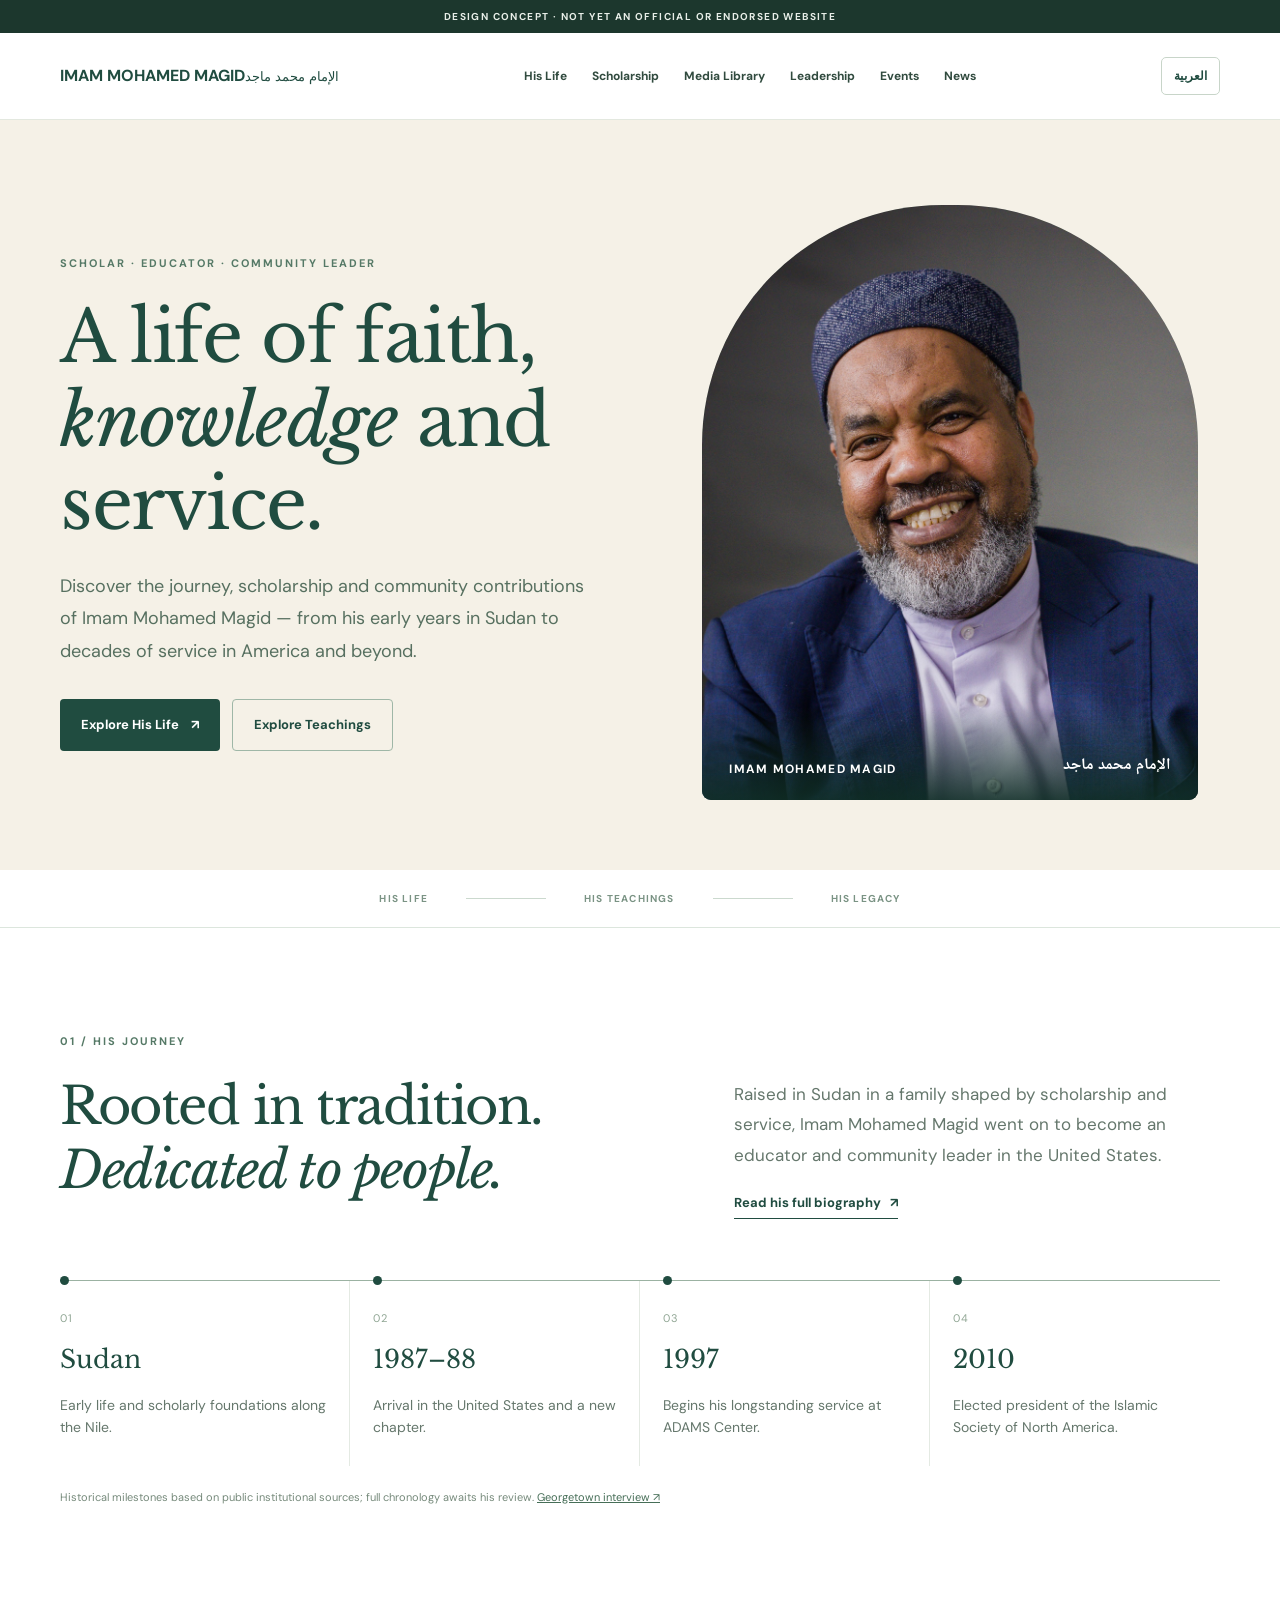
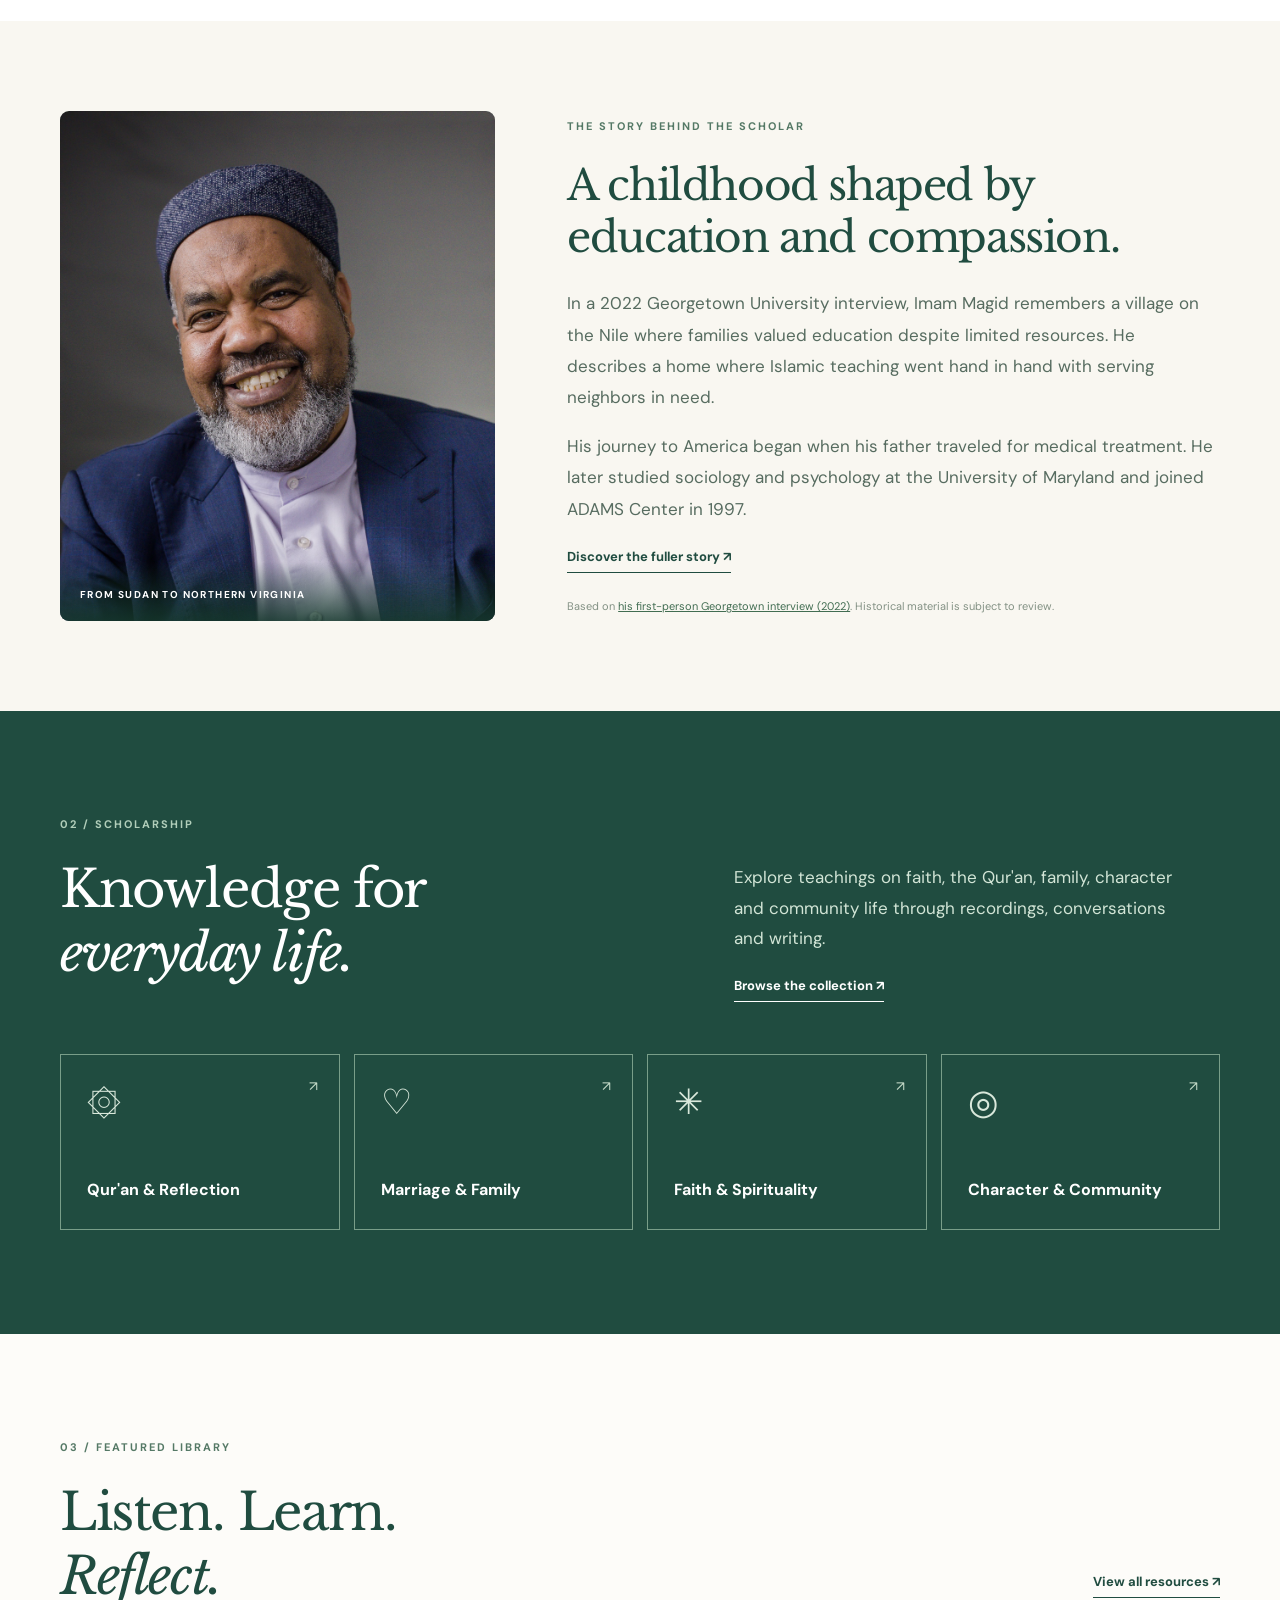
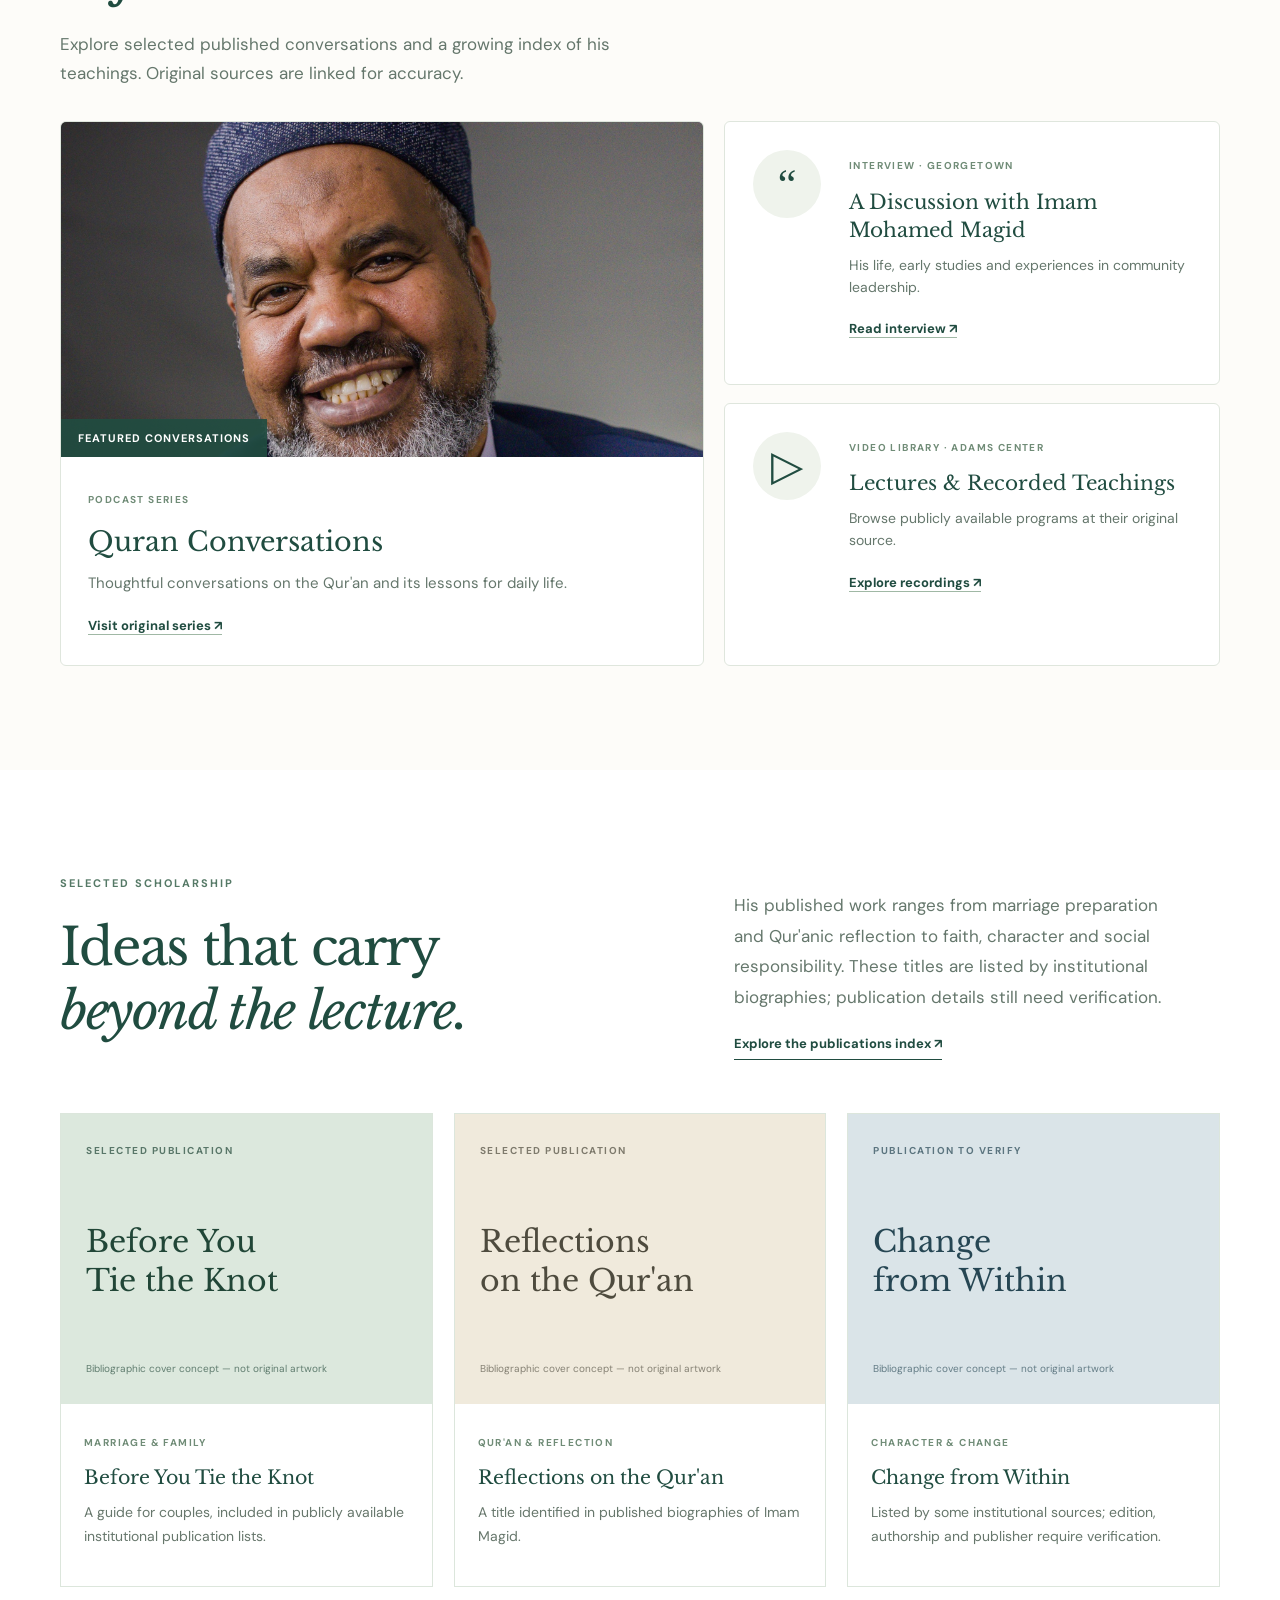
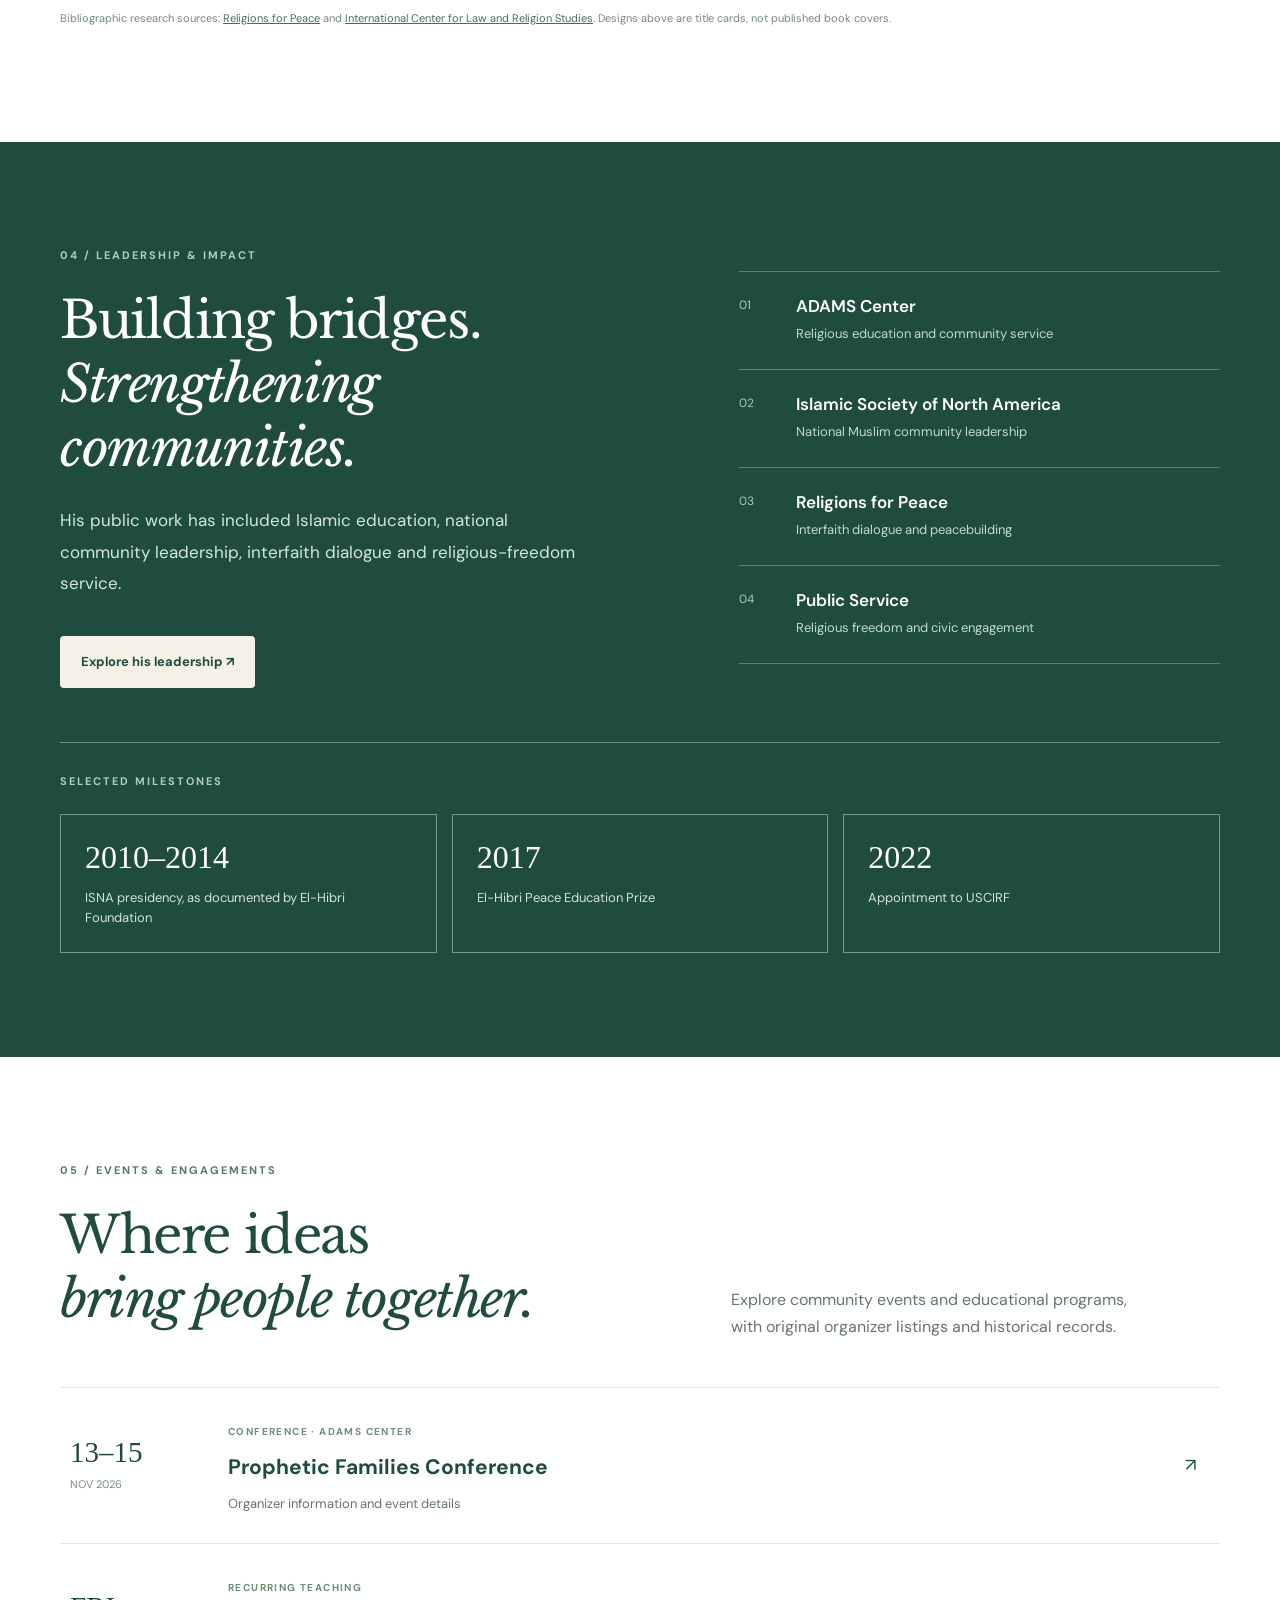
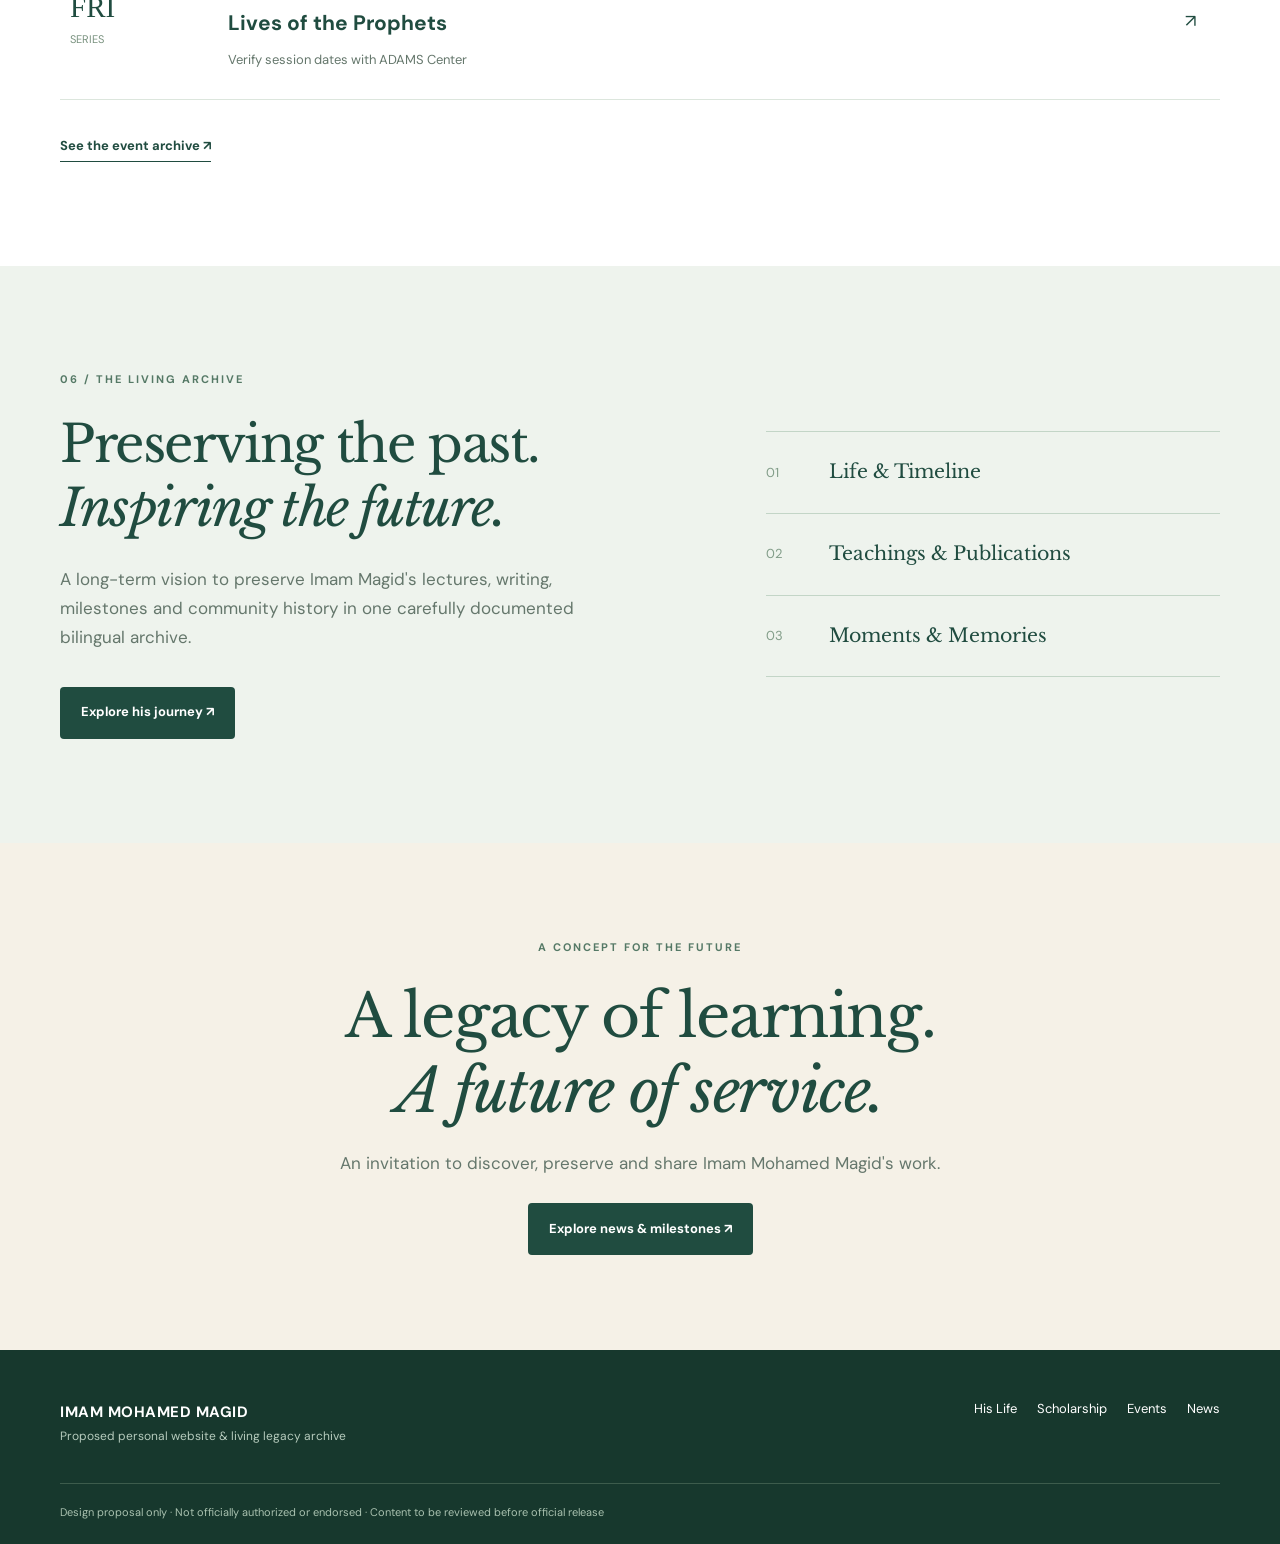
==== commit ec3ff2a2: "Replace oversized M with refined bilingual name-first wordmark" ====
--- a/index.html
+++ b/index.html
@@ -13,7 +13,7 @@
 <body>
 <div class="proposal">DESIGN CONCEPT · NOT YET AN OFFICIAL OR ENDORSED WEBSITE</div>
 <header class="header"><div class="container nav">
-<a class="brand" href="#home" aria-label="Return to homepage"><span class="brand-mark">M</span><span class="brand-name">IMAM MOHAMED MAGID<small>Faith · Knowledge · Service</small></span></a>
+<a class="brand" href="#home" aria-label="Return to homepage"><span class="brand-wordmark"><strong>IMAM MOHAMED MAGID</strong><small lang="ar" dir="rtl">الإمام محمد ماجد</small></span></a>
 <nav id="nav" aria-label="Main navigation">
 <a href="biography.html" data-i="navLife">His Life</a><a href="resources.html" data-i="navTeachings">Scholarship</a>
 <a href="resources.html" data-i="navMedia">Media Library</a><a href="#leadership" data-i="navImpact">Leadership</a>
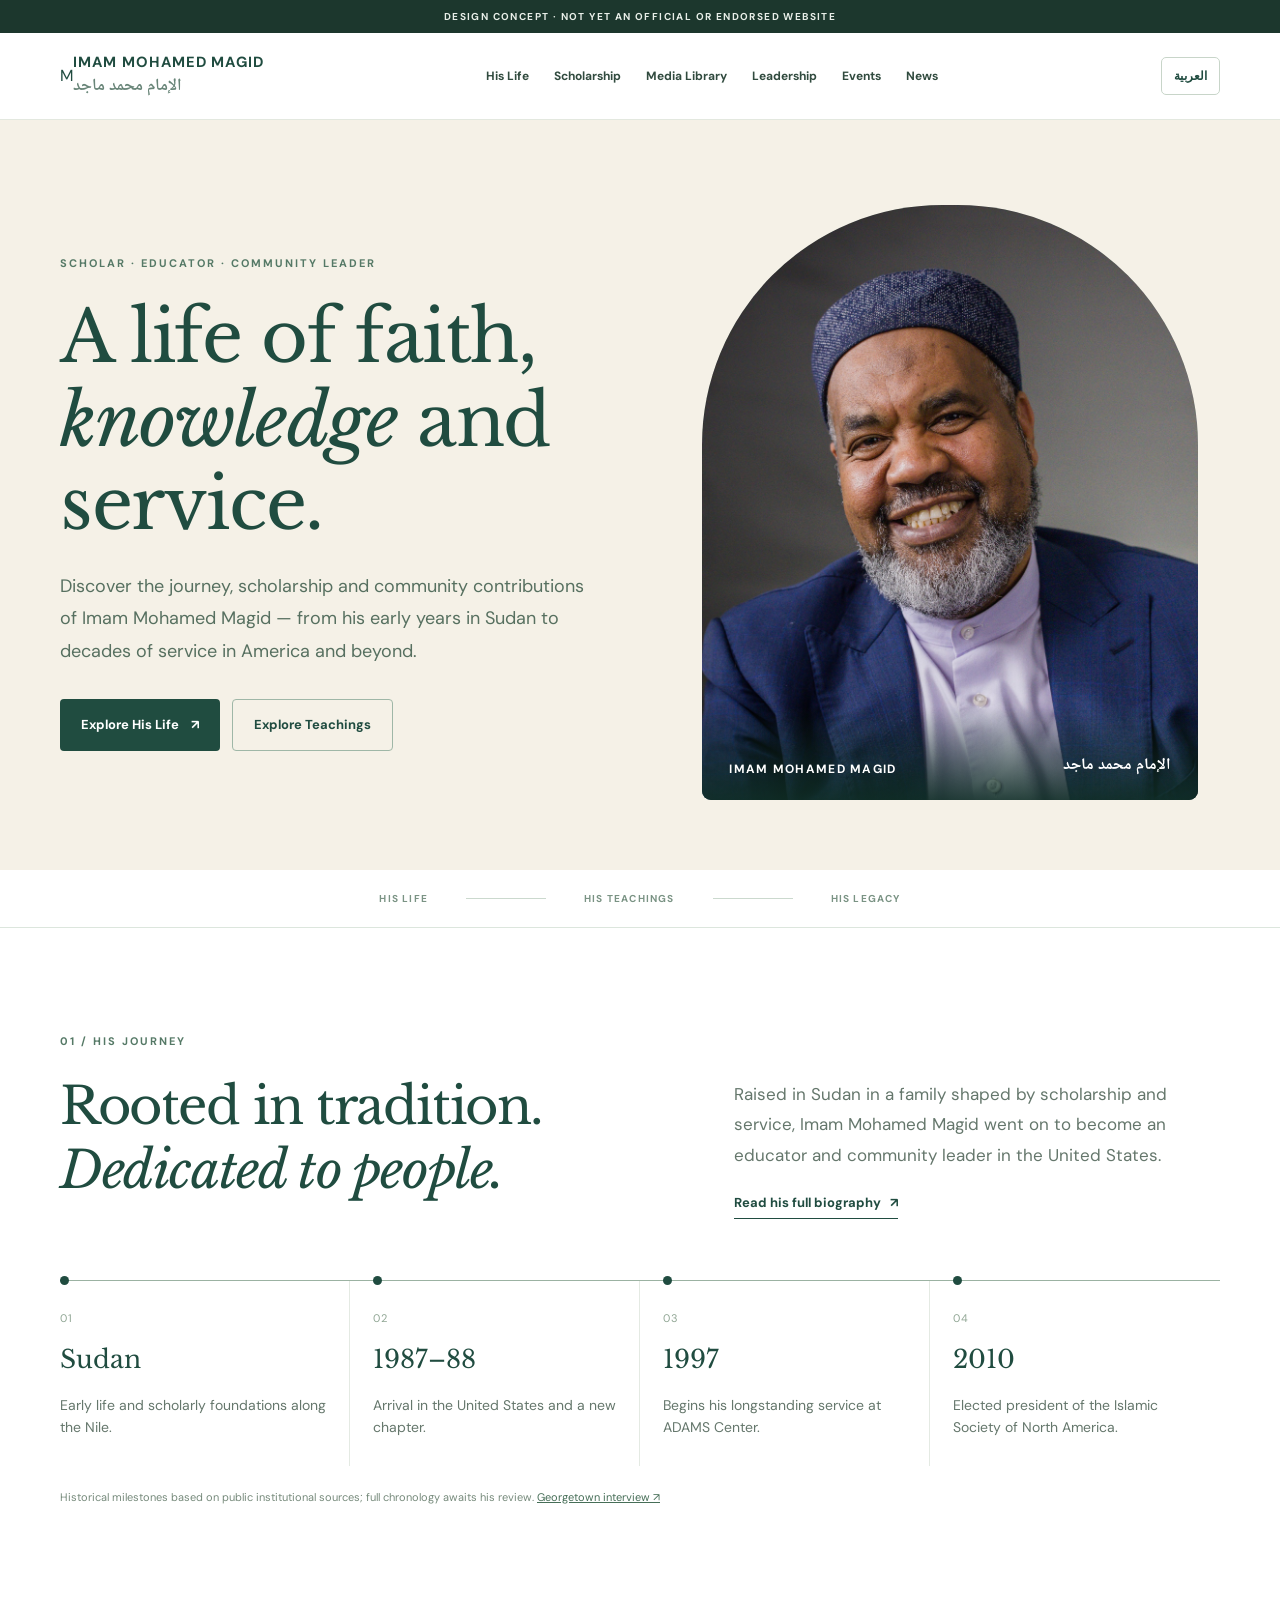
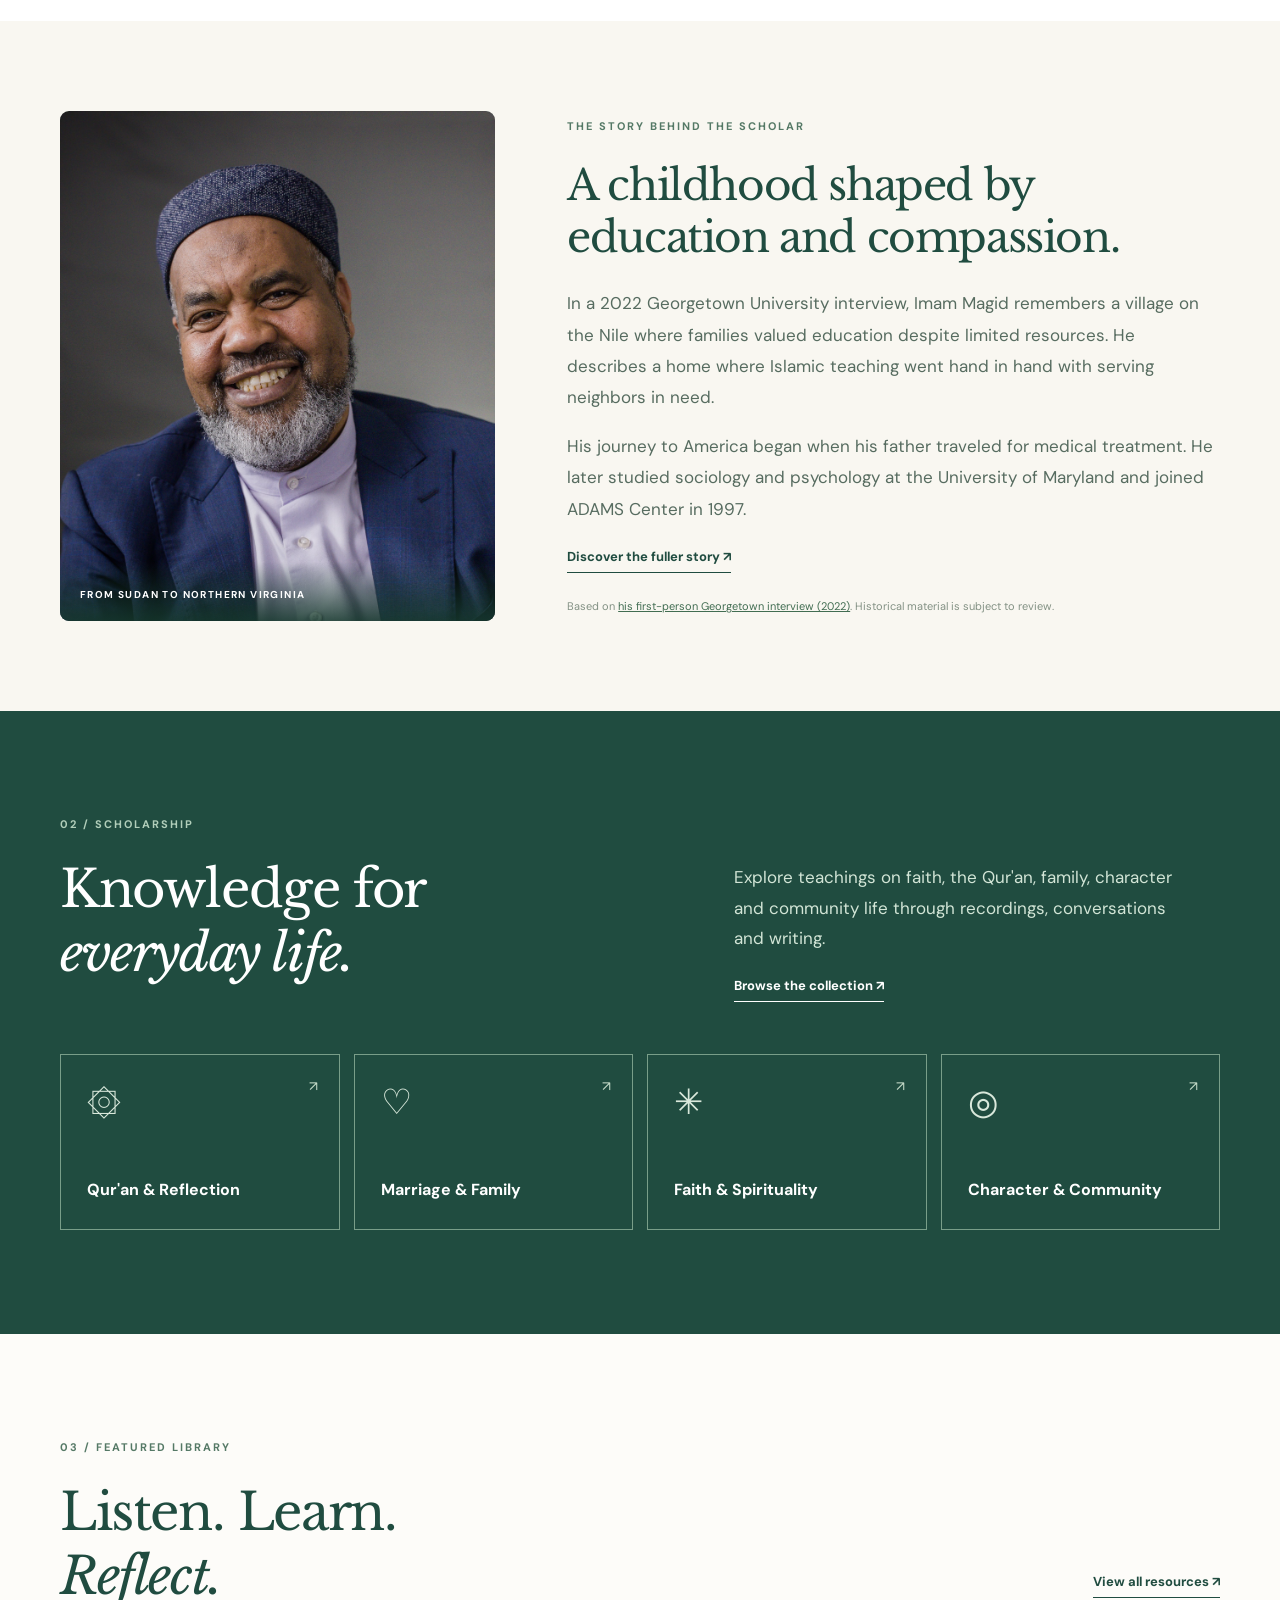
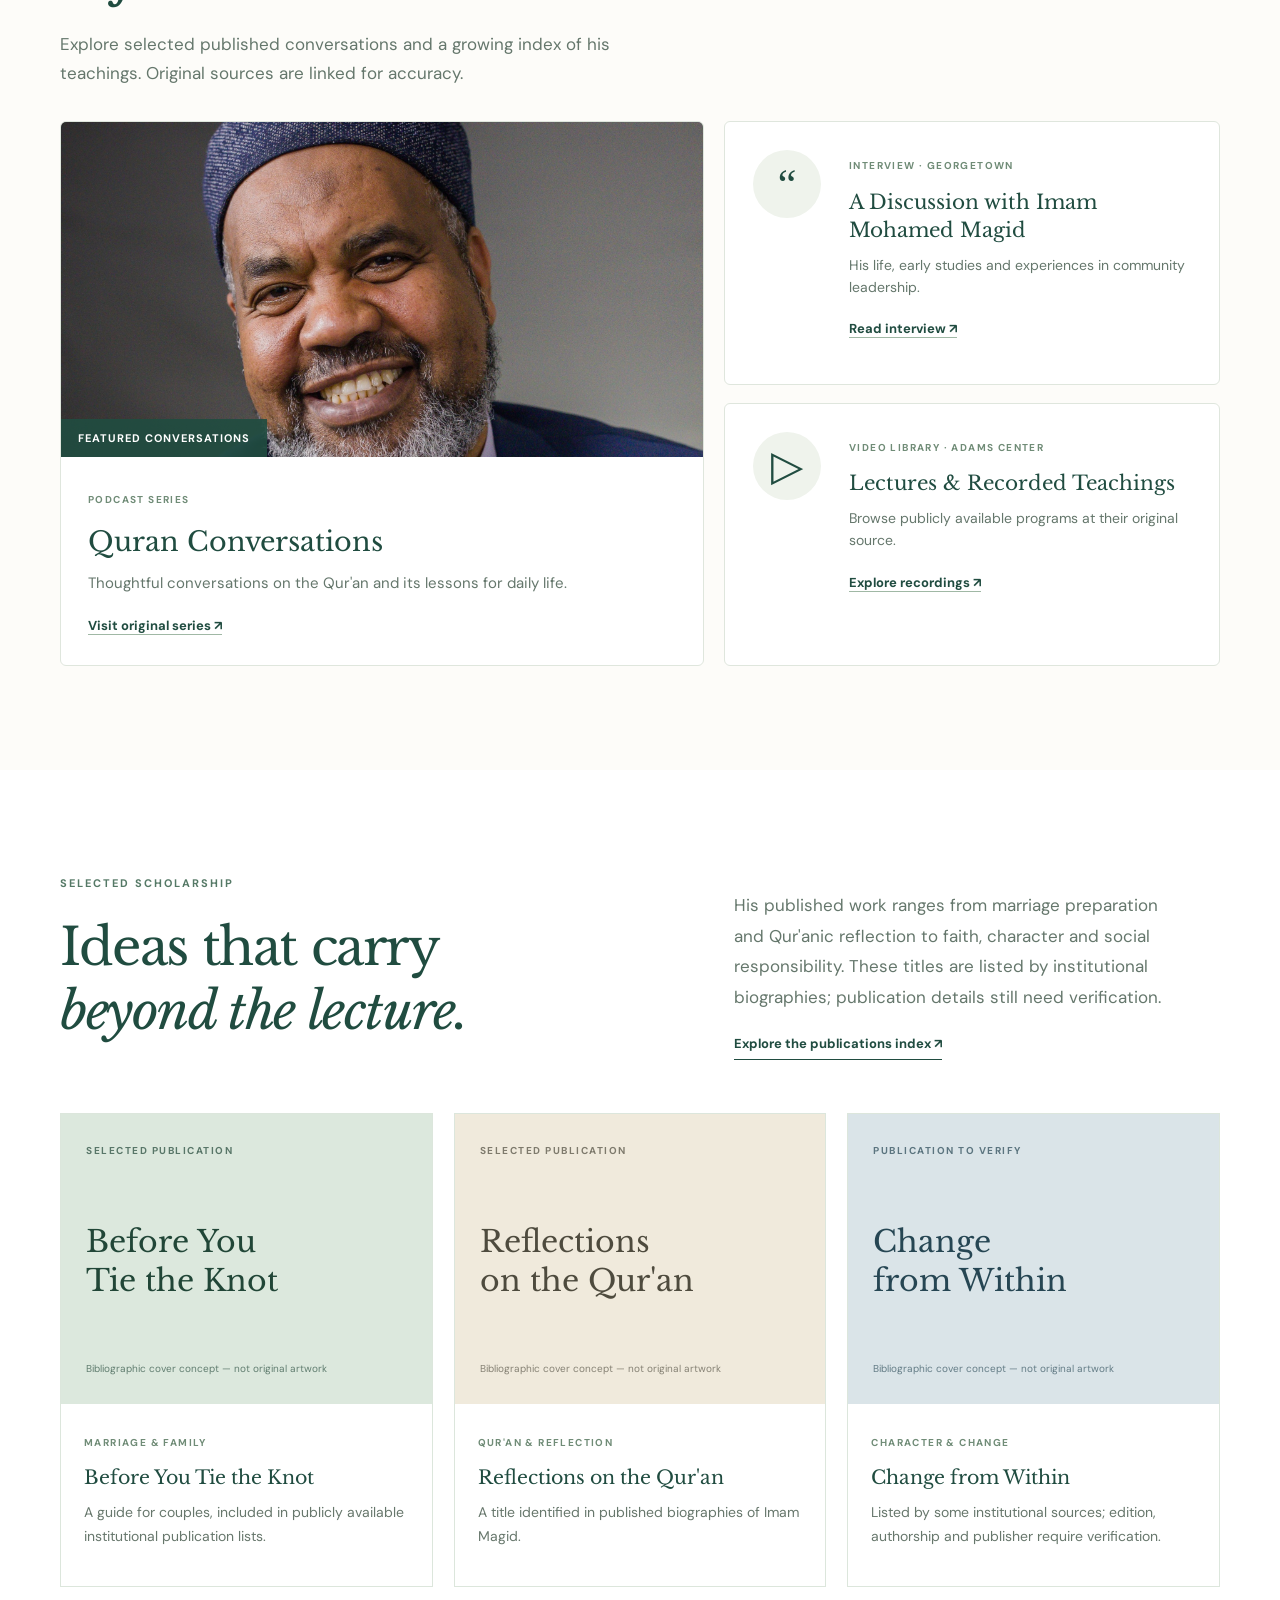
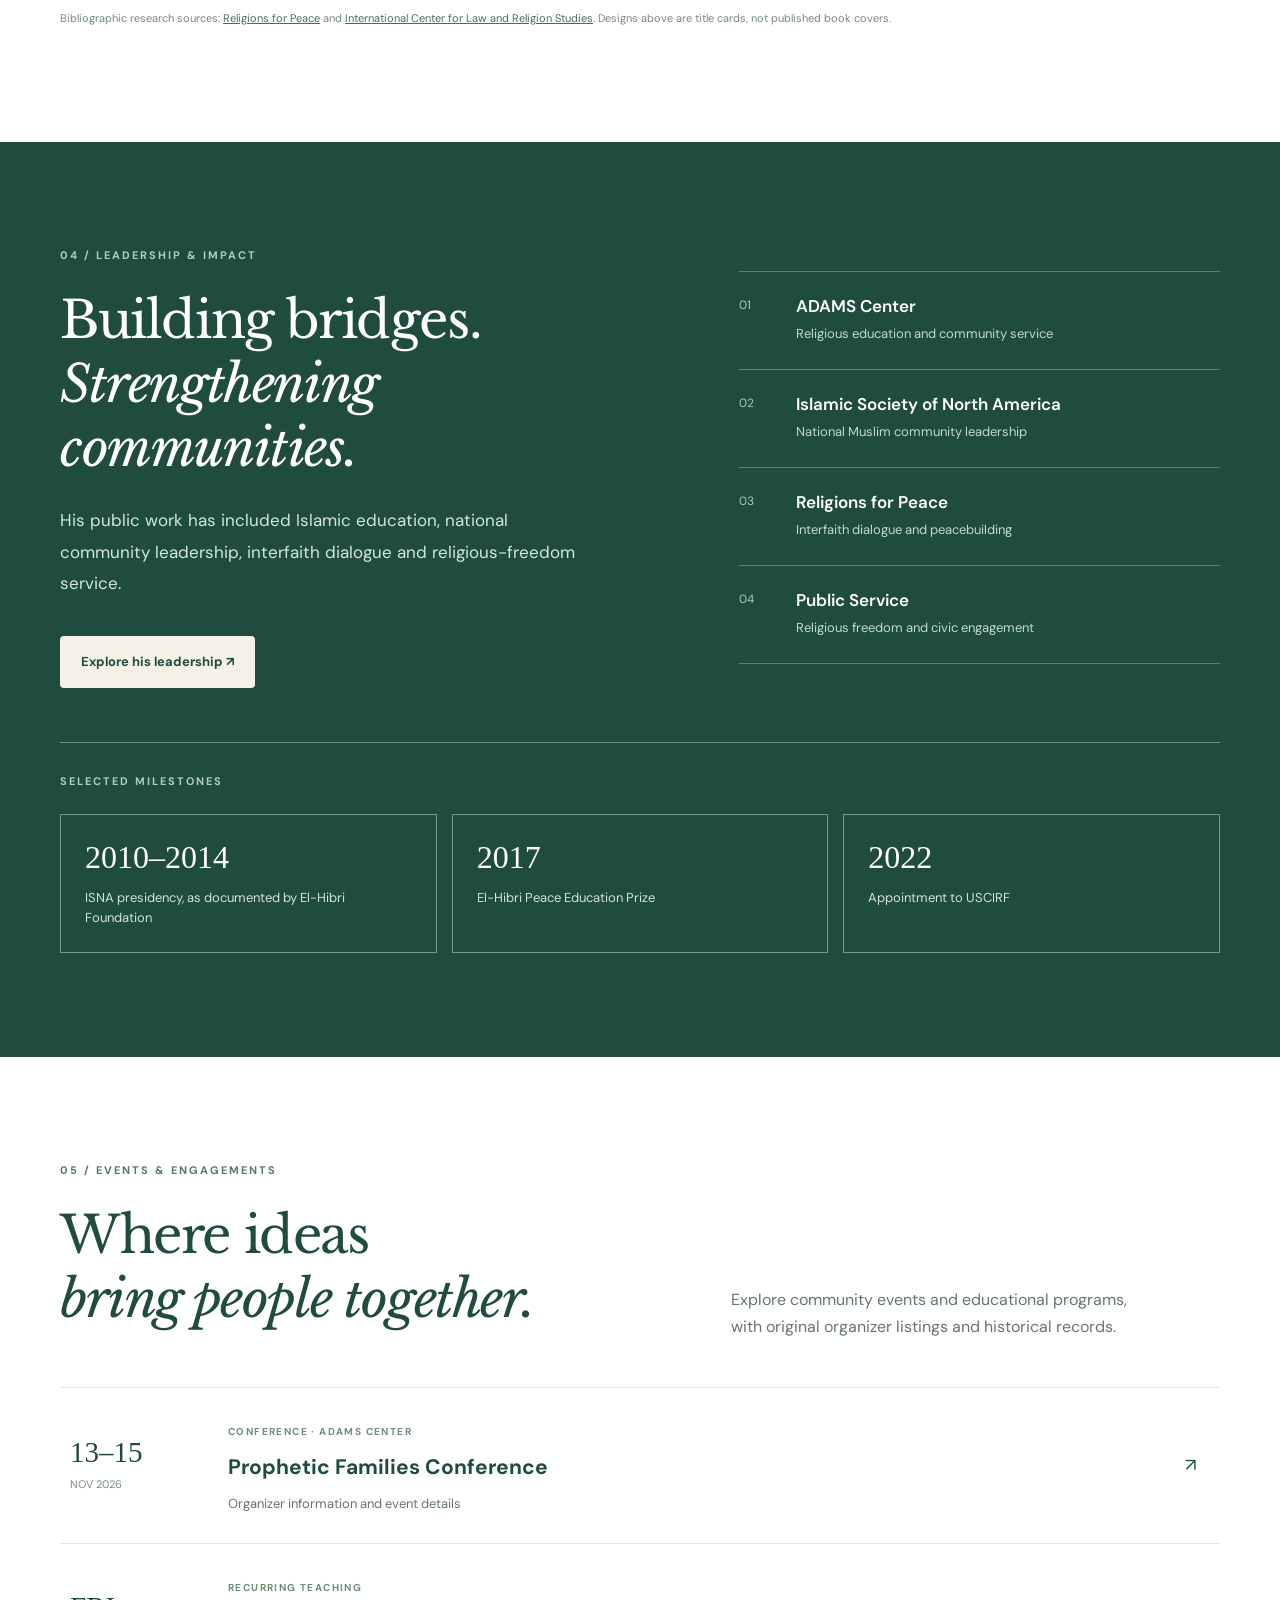
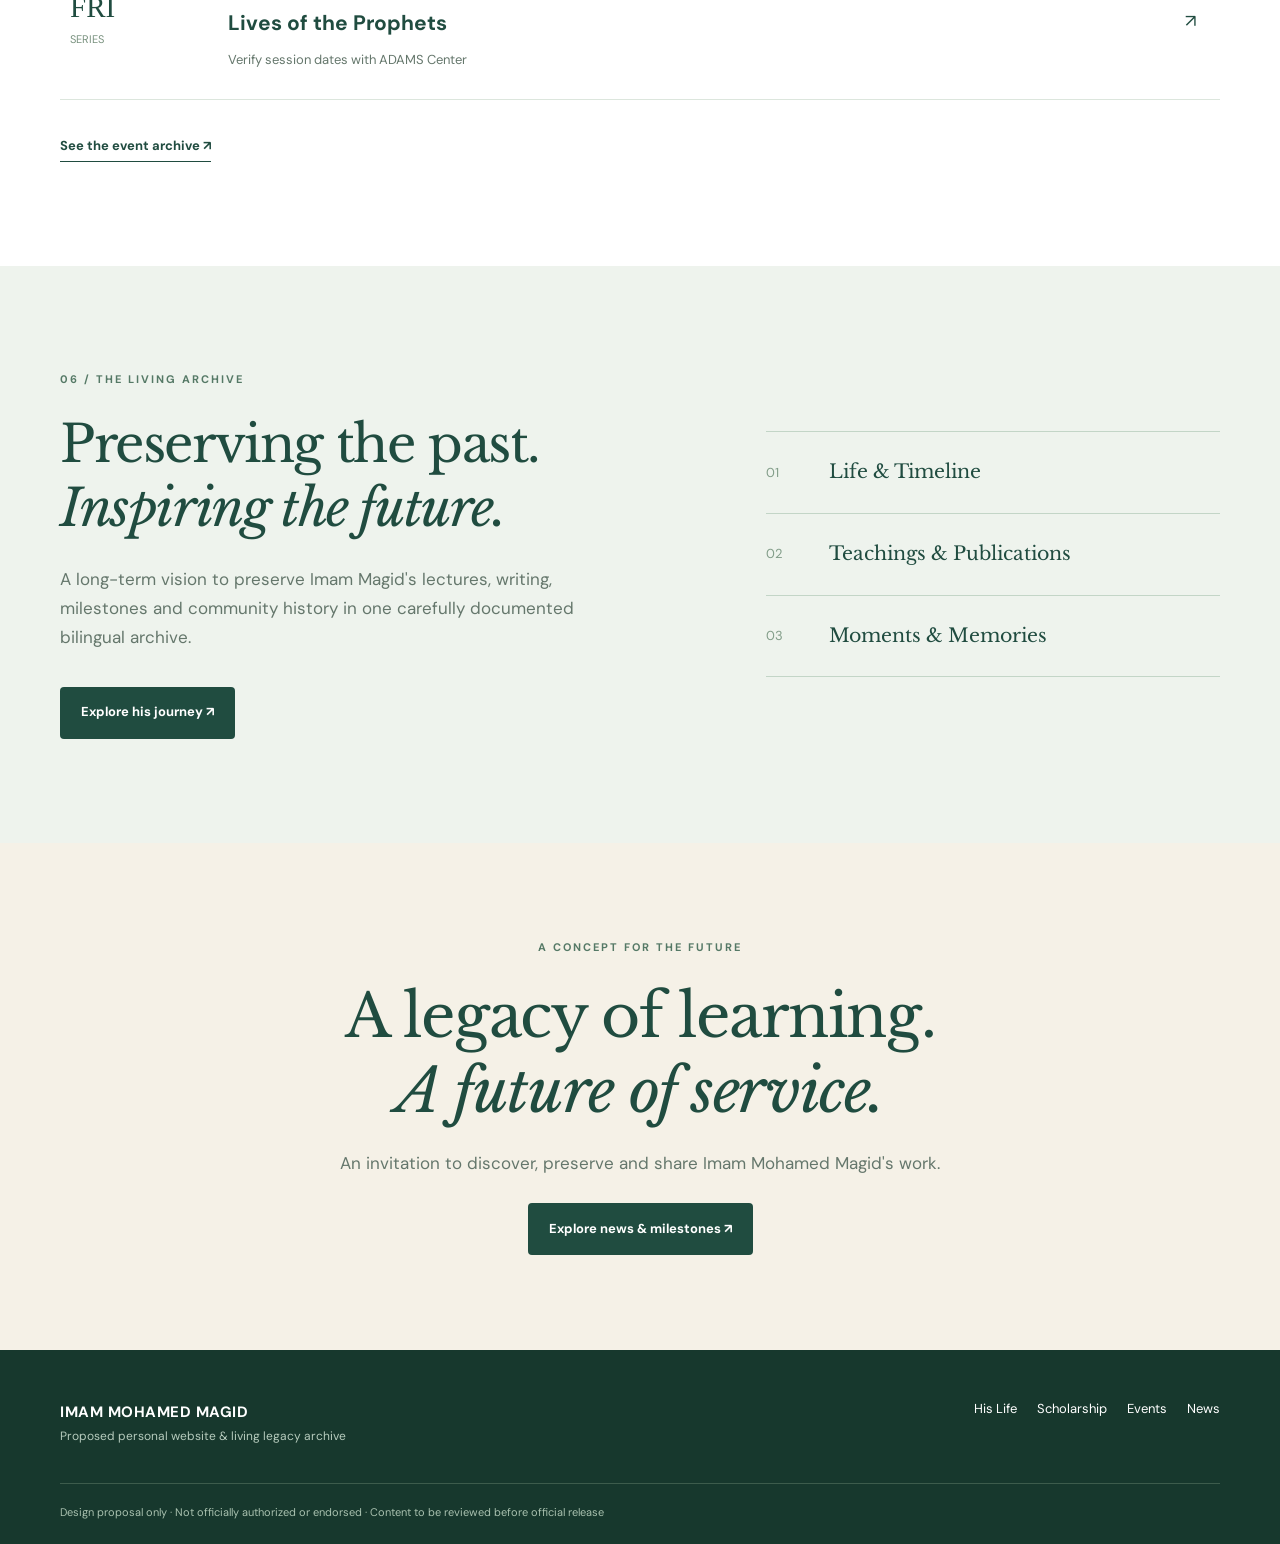
==== commit 7548e594: "Add Option A bold circular M mark to bilingual header" ====
--- a/index.html
+++ b/index.html
@@ -13,7 +13,7 @@
 <body>
 <div class="proposal">DESIGN CONCEPT · NOT YET AN OFFICIAL OR ENDORSED WEBSITE</div>
 <header class="header"><div class="container nav">
-<a class="brand" href="#home" aria-label="Return to homepage"><span class="brand-wordmark"><strong>IMAM MOHAMED MAGID</strong><small lang="ar" dir="rtl">الإمام محمد ماجد</small></span></a>
+<a class="brand" href="#home" aria-label="Return to homepage"><span class="brand-emblem" aria-hidden="true">M</span><span class="brand-divider" aria-hidden="true"></span><span class="brand-wordmark"><strong>IMAM MOHAMED MAGID</strong><small lang="ar" dir="rtl">الإمام محمد ماجد</small></span></a>
 <nav id="nav" aria-label="Main navigation">
 <a href="biography.html" data-i="navLife">His Life</a><a href="resources.html" data-i="navTeachings">Scholarship</a>
 <a href="resources.html" data-i="navMedia">Media Library</a><a href="#leadership" data-i="navImpact">Leadership</a>
--- a/homepage-v5.css
+++ b/homepage-v5.css
@@ -234,3 +234,12 @@
 .impact-evidence-grid strong{font-size:23px}
 .impact-evidence-grid span{font-size:12px}
 }
+
+/* Shared bilingual wordmark — no decorative initial */
+.brand{gap:0!important;min-width:0;align-items:center}
+.brand-wordmark{display:flex;flex-direction:column;gap:3px;line-height:1.25;min-width:0}
+.brand-wordmark strong{font-family:"DM Sans",sans-serif;font-weight:700;letter-spacing:.075em;color:#204c40;font-size:clamp(13px,1.15vw,17px);white-space:nowrap}
+.brand-wordmark small{font-family:"Noto Naskh Arabic",serif;font-weight:600;font-size:17px;color:#688578;letter-spacing:0;line-height:1.4;text-align:left}
+@media(max-width:740px){.brand-wordmark strong{font-size:12px;letter-spacing:.035em}.brand-wordmark small{font-size:15px}}
+@media(max-width:360px){.brand-wordmark strong{font-size:10.5px}}
+html[dir=rtl] .brand-wordmark small{text-align:right}
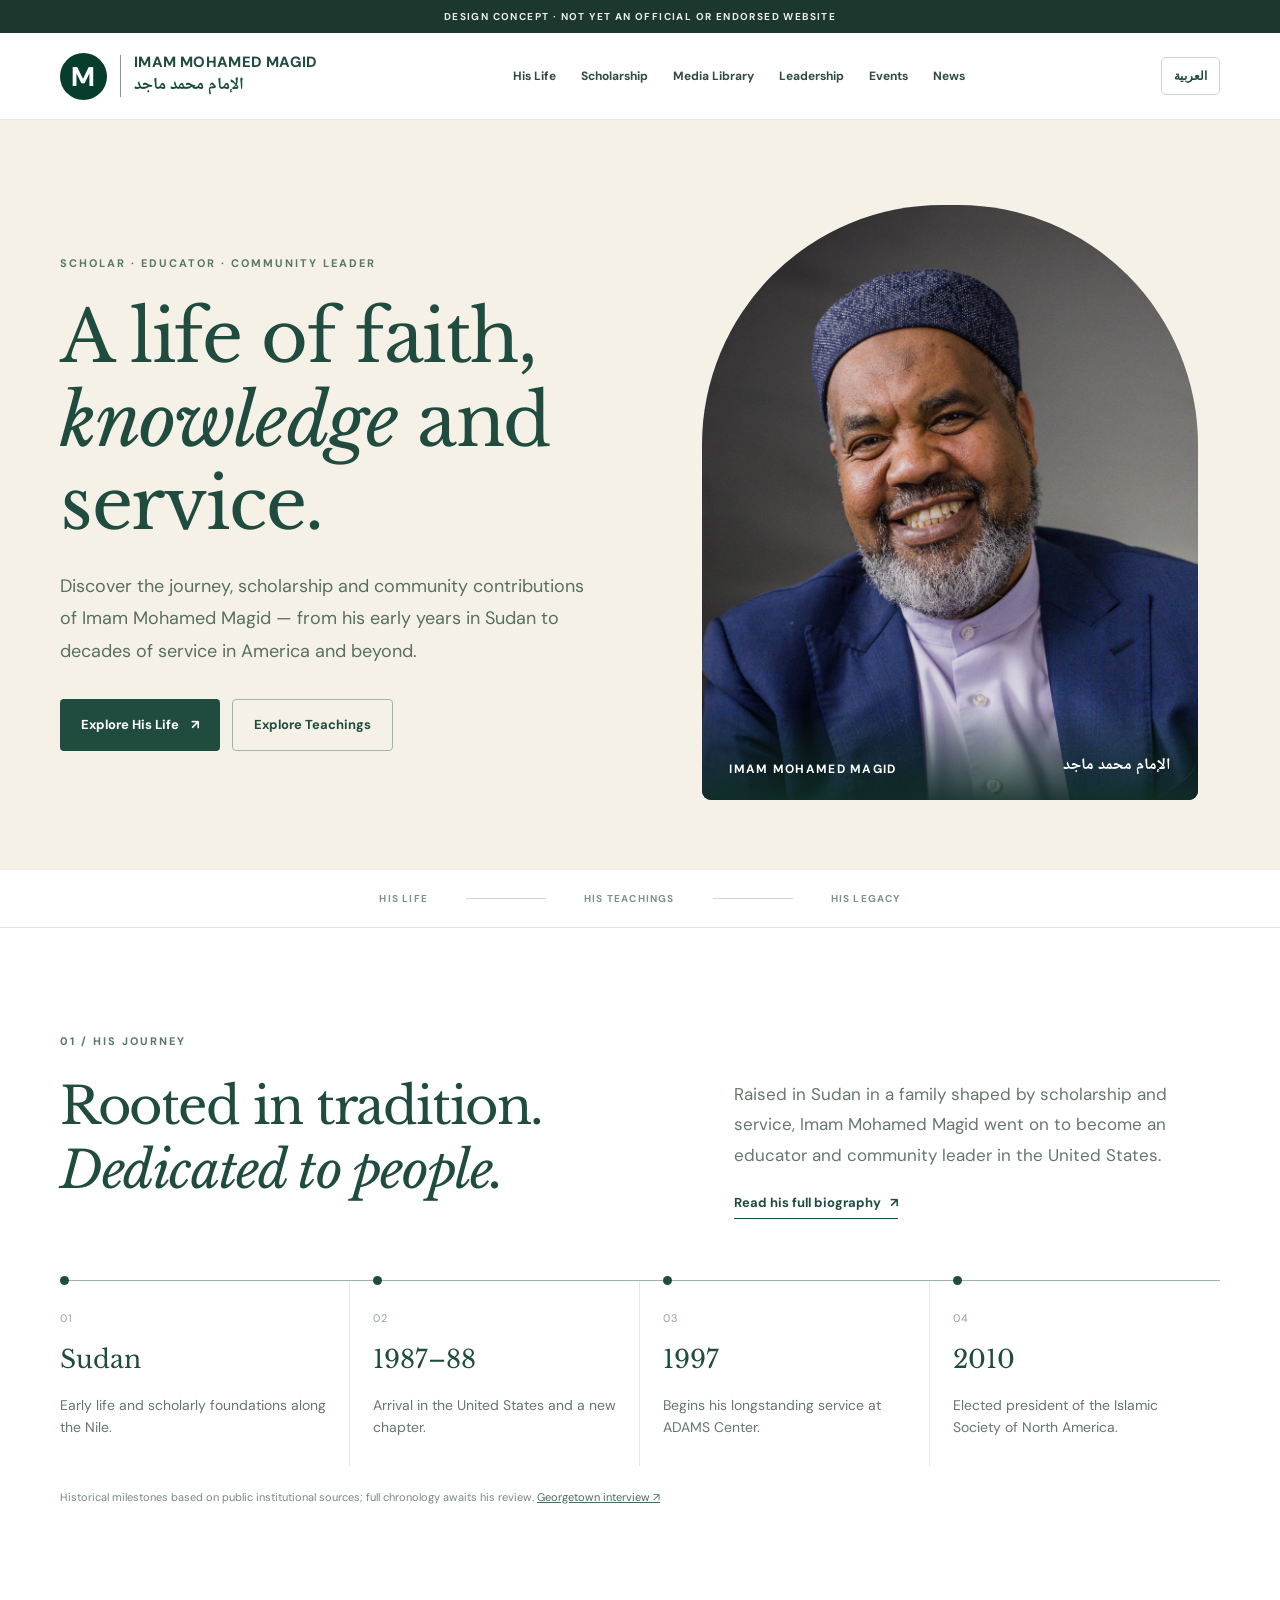
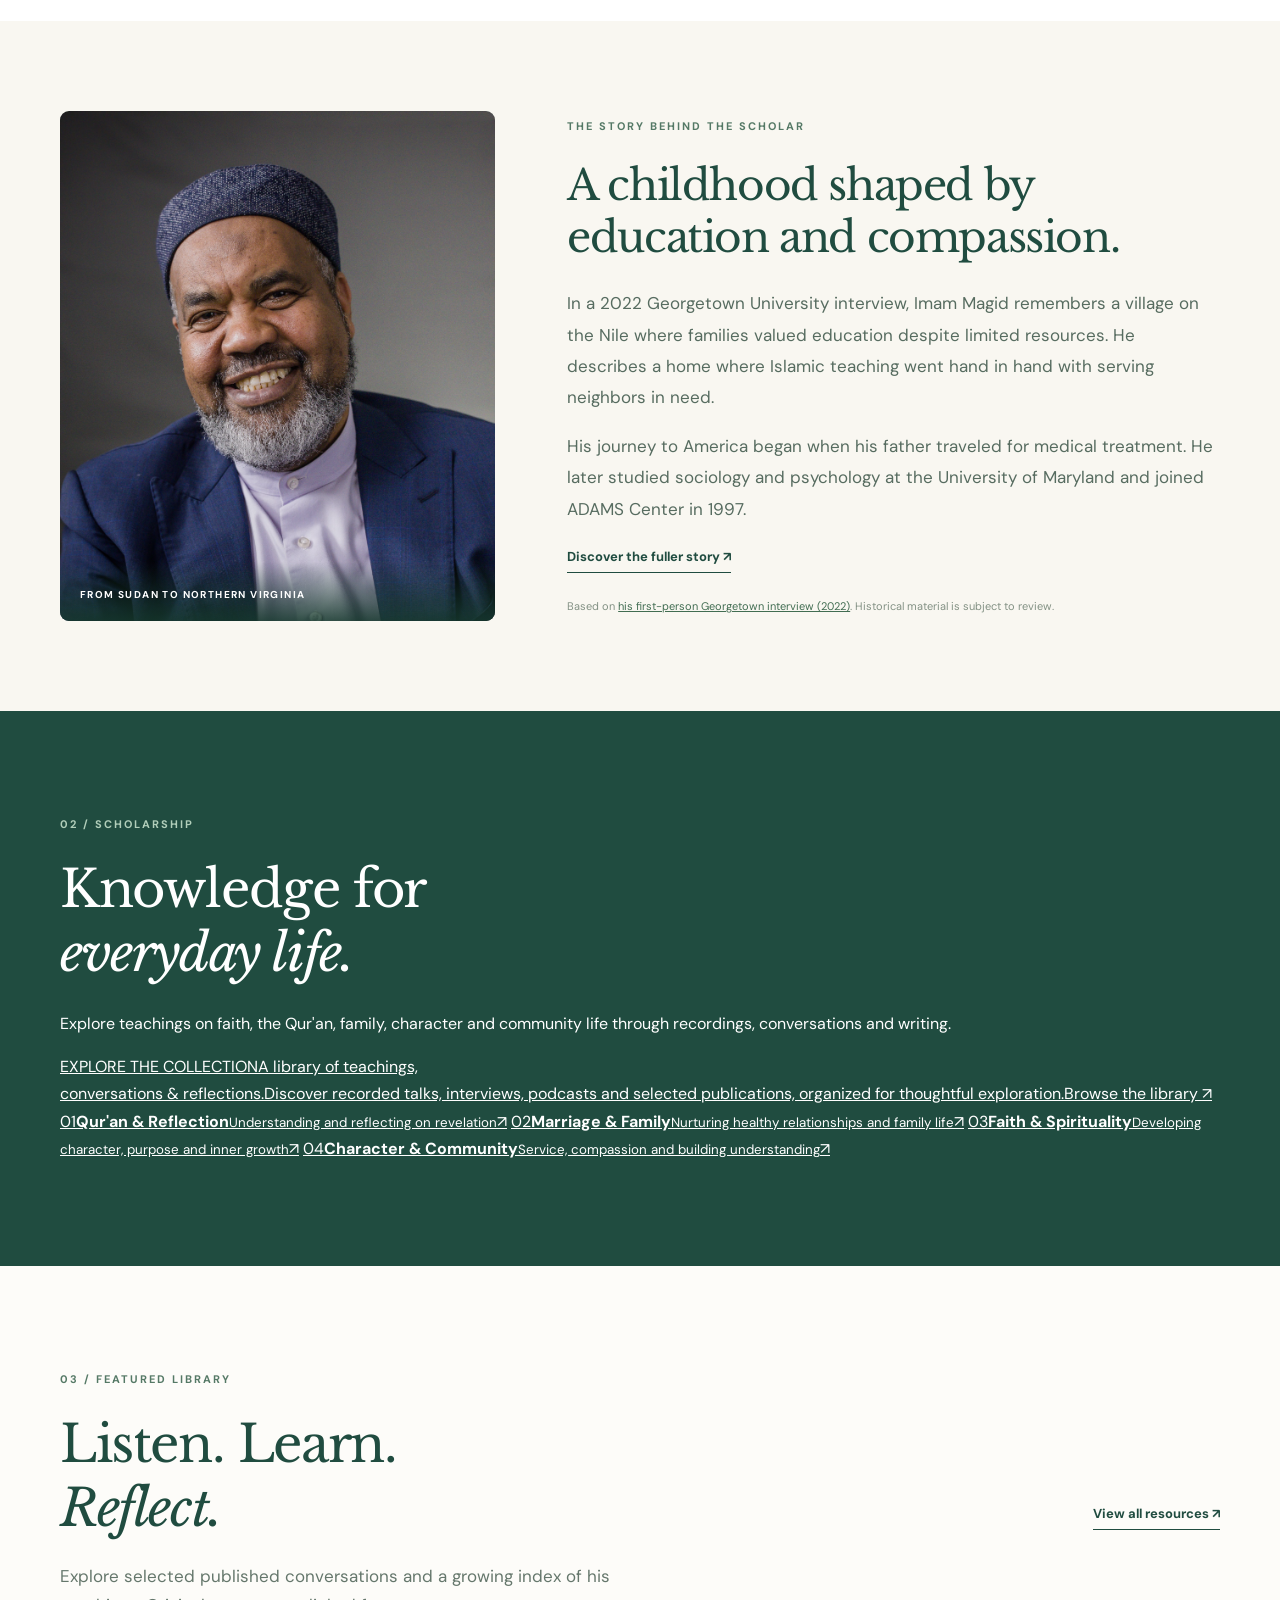
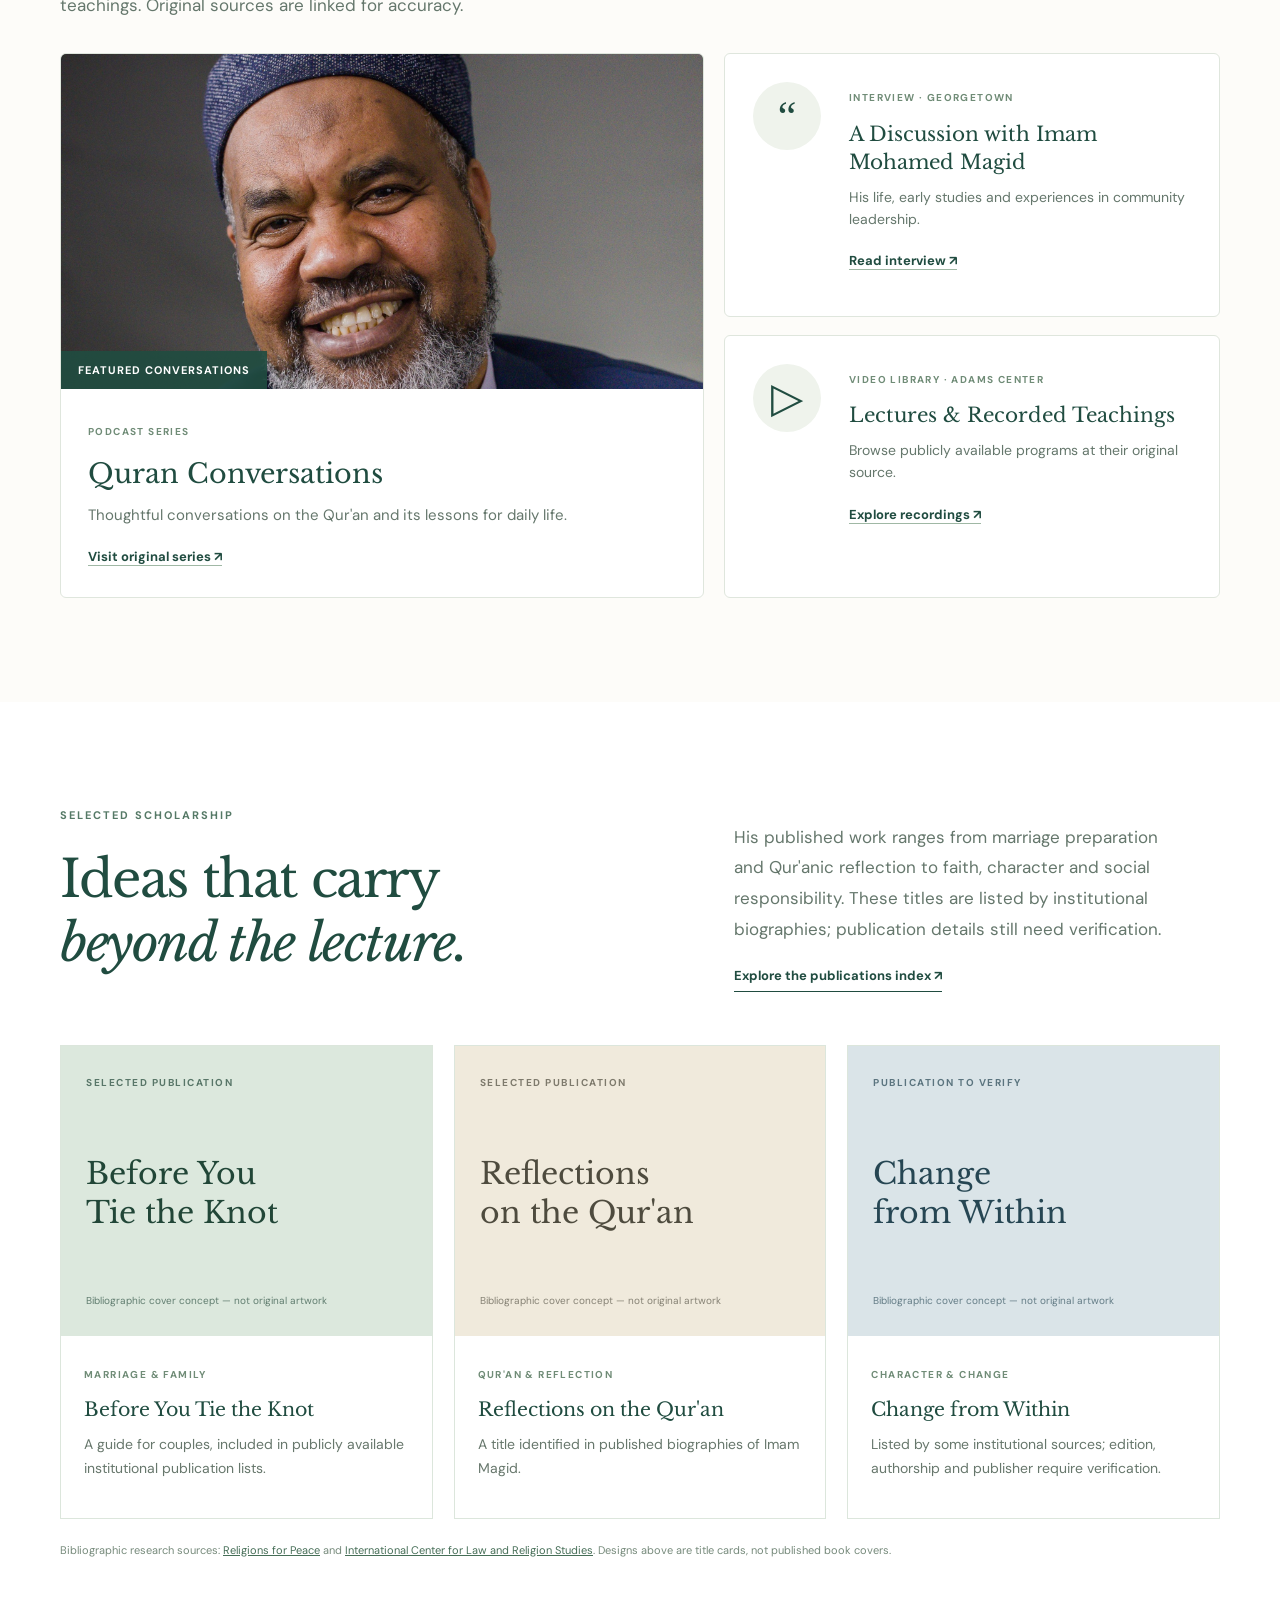
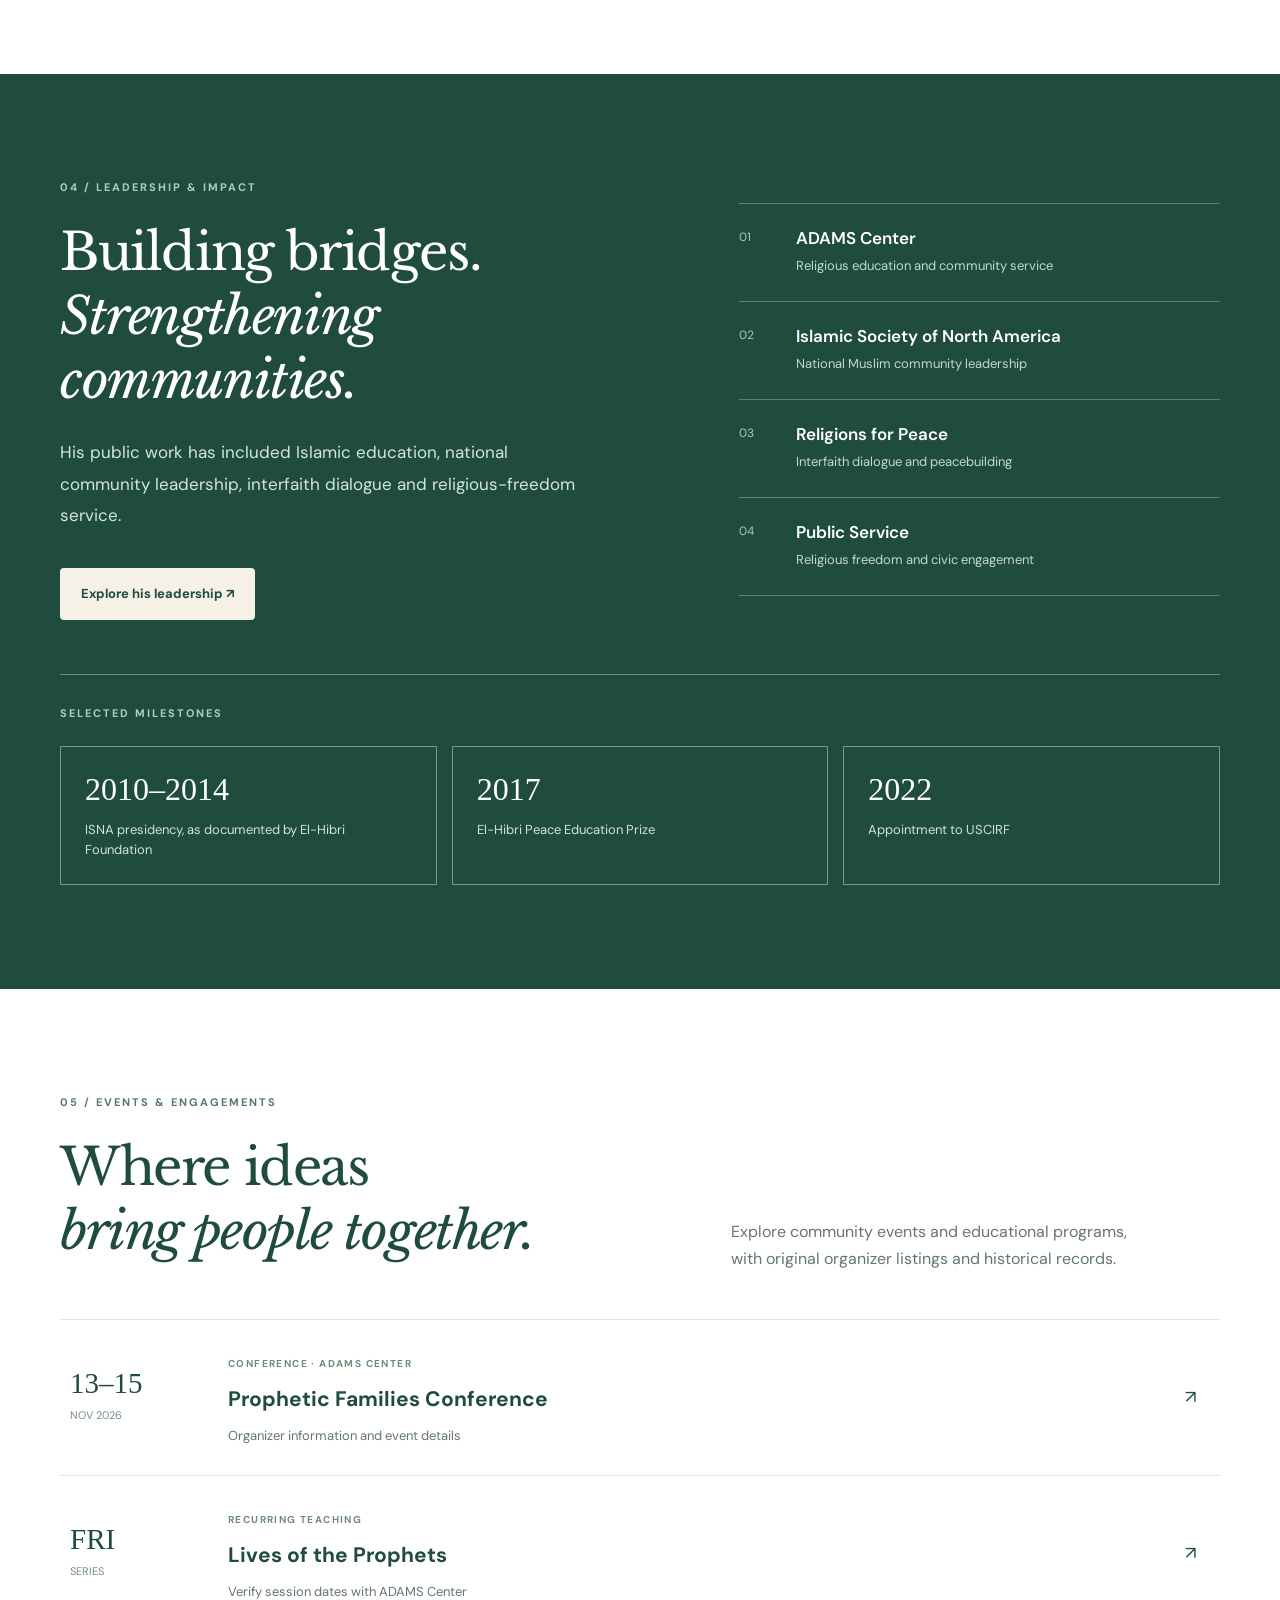
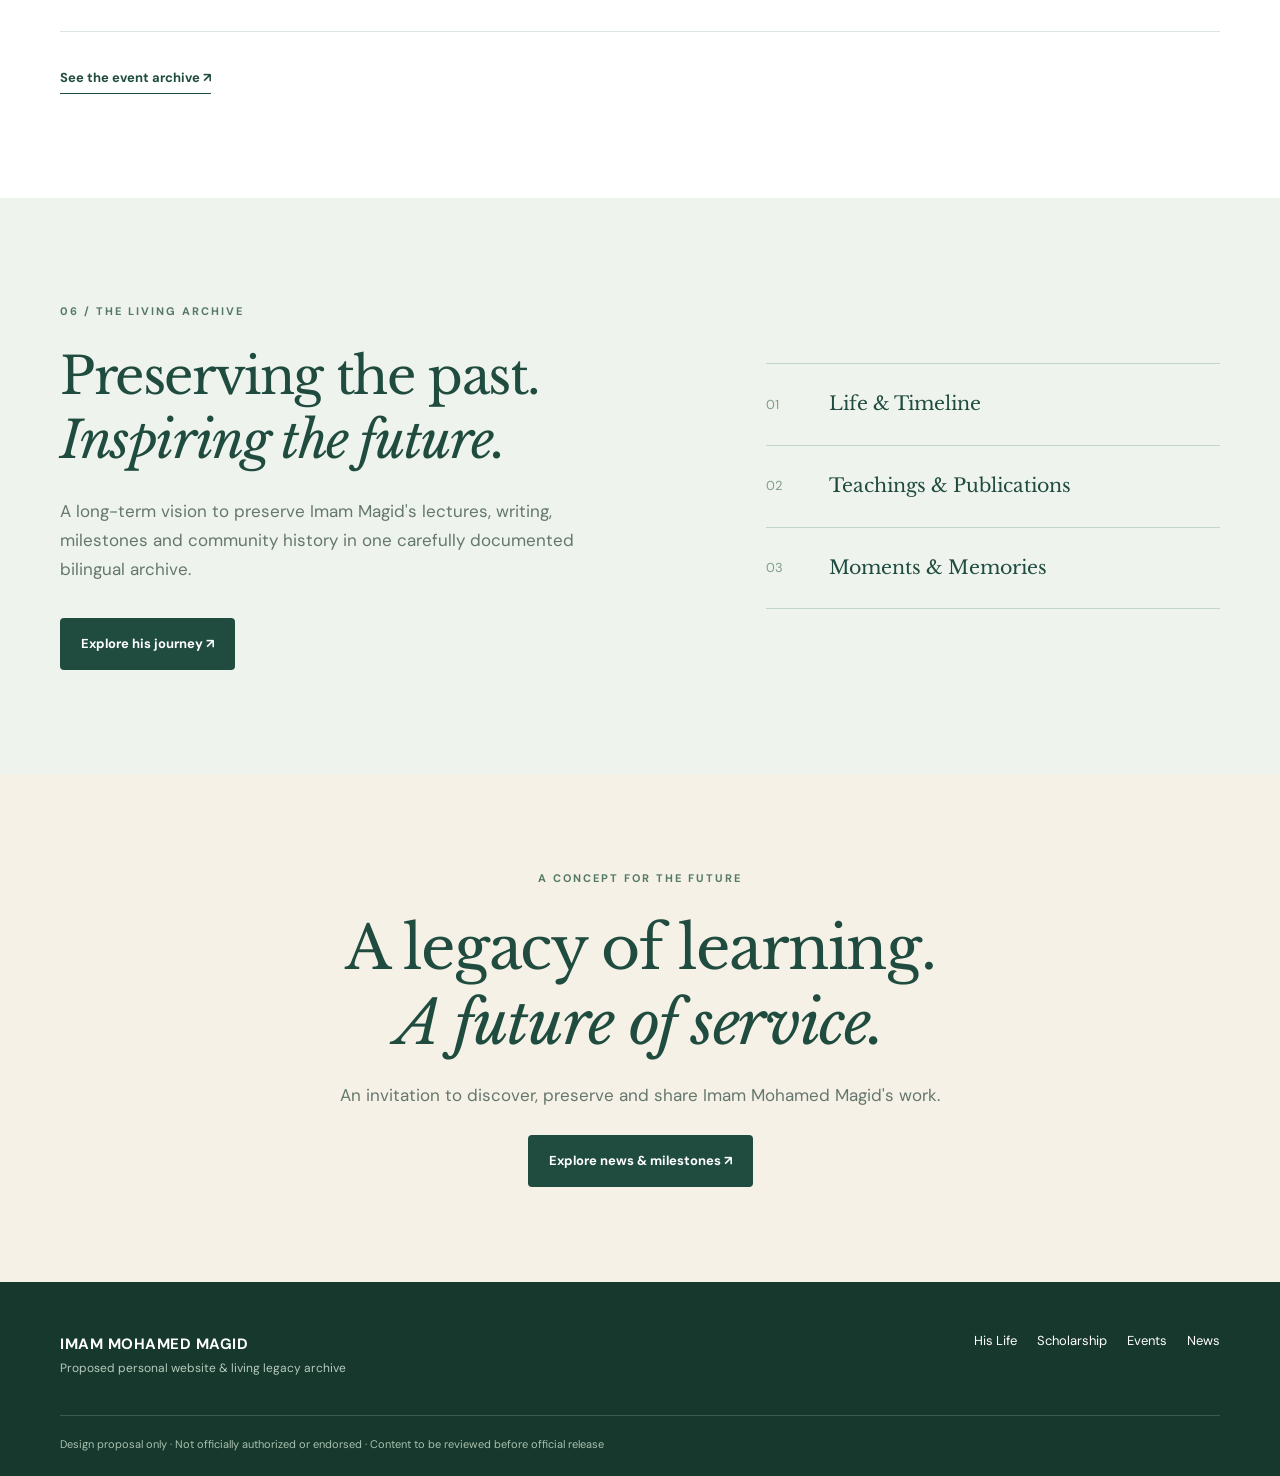
==== commit 68973982: "Replace scholarship icon cards with editorial collection and topic rows" ====
--- a/index.html
+++ b/index.html
@@ -43,15 +43,16 @@
 </div></div><p class="source-note">Historical milestones based on public institutional sources; full chronology awaits his review. <a href="https://berkleycenter.georgetown.edu/interviews/a-discussion-with-imam-mohamed-magid-executive-imam-of-all-dulles-area-muslim-society-center" target="_blank" rel="noopener noreferrer">Georgetown interview ↗</a></p>
 </div></section>
 <section class="story-feature" aria-labelledby="story-feature-heading"><div class="container story-feature-layout"><div class="story-photo"><img src="assets/imam-magid-portrait.JPG" alt="Imam Mohamed Magid — portrait for the proposed biography" loading="lazy" width="1102" height="1376"><div class="story-photo-label">FROM SUDAN TO NORTHERN VIRGINIA</div></div><div class="story-feature-copy"><span class="eyebrow" data-i="storyFeatureTag">THE STORY BEHIND THE SCHOLAR</span><h2 id="story-feature-heading" data-i="storyFeatureTitle">A childhood shaped by education and compassion.</h2><p data-i="storyFeature1">In a 2022 Georgetown University interview, Imam Magid remembers a village on the Nile where families valued education despite limited resources. He describes a home where Islamic teaching went hand in hand with serving neighbors in need.</p><p data-i="storyFeature2">His journey to America began when his father traveled for medical treatment. He later studied sociology and psychology at the University of Maryland and joined ADAMS Center in 1997.</p><a class="text-link" href="biography.html" data-i="storyFeatureLink">Discover the fuller story ↗</a><p class="story-attribution">Based on <a href="https://berkleycenter.georgetown.edu/interviews/a-discussion-with-imam-mohamed-magid-executive-imam-of-all-dulles-area-muslim-society-center" target="_blank" rel="noopener noreferrer">his first-person Georgetown interview (2022)</a>. Historical material is subject to review.</p></div></div></section>
-<section class="section teachings" id="teachings"><div class="container">
-<div class="section-intro"><div><span class="eyebrow eyebrow-light" data-i="teachingOverline">02 / SCHOLARSHIP</span><h2 data-i="teachingTitle">Knowledge for<br><em>everyday life.</em></h2></div><div class="intro-aside"><p data-i="teachingIntro">Explore teachings on faith, the Qur'an, family, character and community life through recordings, conversations and writing.</p><a class="text-link light-link" href="resources.html">Browse the collection ↗</a></div></div>
-<div class="topic-grid">
-<a href="resources.html" class="topic"><span class="topic-symbol">۞</span><span data-i="topic1">Qur'an & Reflection</span><span class="topic-arrow">↗</span></a>
-<a href="resources.html" class="topic"><span class="topic-symbol">♡</span><span data-i="topic2">Marriage & Family</span><span class="topic-arrow">↗</span></a>
-<a href="resources.html" class="topic"><span class="topic-symbol">✳</span><span data-i="topic3">Faith & Spirituality</span><span class="topic-arrow">↗</span></a>
-<a href="resources.html" class="topic"><span class="topic-symbol">◎</span><span data-i="topic4">Character & Community</span><span class="topic-arrow">↗</span></a>
-</div>
-</div></section>
+<section class="section teachings teachings-refined" id="teachings"><div class="container">
+<div class="scholarship-head"><span class="eyebrow eyebrow-light" data-i="teachingOverline">02 / SCHOLARSHIP</span><h2 data-i="teachingTitle">Knowledge for<br><em>everyday life.</em></h2><p data-i="teachingIntro">Explore teachings on faith, the Qur'an, family, character and community life through recordings, conversations and writing.</p></div>
+<div class="scholarship-content">
+<a class="scholarship-feature" href="resources.html"><span class="scholarship-feature-label" data-i="scholarFeatureLabel">EXPLORE THE COLLECTION</span><span class="scholarship-feature-title" data-i="scholarFeatureTitle">A library of teachings,<br>conversations & reflections.</span><span class="scholarship-feature-description" data-i="scholarFeatureDesc">Discover recorded talks, interviews, podcasts and selected publications, organized for thoughtful exploration.</span><span class="scholarship-feature-action" data-i="scholarFeatureAction">Browse the library <span aria-hidden="true">↗</span></span></a>
+<div class="scholarship-topics" aria-label="Teaching themes">
+<a href="resources.html" class="scholarship-row"><span class="scholarship-number">01</span><span class="scholarship-row-text"><strong data-i="topic1">Qur'an & Reflection</strong><small data-i="topicDetail1">Understanding and reflecting on revelation</small></span><span class="scholarship-chevron" aria-hidden="true">↗</span></a>
+<a href="resources.html" class="scholarship-row"><span class="scholarship-number">02</span><span class="scholarship-row-text"><strong data-i="topic2">Marriage & Family</strong><small data-i="topicDetail2">Nurturing healthy relationships and family life</small></span><span class="scholarship-chevron" aria-hidden="true">↗</span></a>
+<a href="resources.html" class="scholarship-row"><span class="scholarship-number">03</span><span class="scholarship-row-text"><strong data-i="topic3">Faith & Spirituality</strong><small data-i="topicDetail3">Developing character, purpose and inner growth</small></span><span class="scholarship-chevron" aria-hidden="true">↗</span></a>
+<a href="resources.html" class="scholarship-row"><span class="scholarship-number">04</span><span class="scholarship-row-text"><strong data-i="topic4">Character & Community</strong><small data-i="topicDetail4">Service, compassion and building understanding</small></span><span class="scholarship-chevron" aria-hidden="true">↗</span></a>
+</div></div></div></section>
 
 <section class="section media" id="media"><div class="container">
 <div class="media-header"><div><span class="eyebrow" data-i="mediaOverline">03 / FEATURED LIBRARY</span><h2 data-i="mediaTitle">Listen. Learn.<br><em>Reflect.</em></h2></div><a href="resources.html" class="text-link media-all">View all resources ↗</a></div>
--- a/homepage-v5.css
+++ b/homepage-v5.css
@@ -243,3 +243,26 @@
 @media(max-width:740px){.brand-wordmark strong{font-size:12px;letter-spacing:.035em}.brand-wordmark small{font-size:15px}}
 @media(max-width:360px){.brand-wordmark strong{font-size:10.5px}}
 html[dir=rtl] .brand-wordmark small{text-align:right}
+
+
+/* Approved Option A: compact circular M, divider, bilingual wordmark */
+.brand{display:inline-flex;align-items:center;gap:11px!important;flex-shrink:0;max-width:100%}
+.brand-emblem{display:grid;place-items:center;flex:none;width:47px;height:47px;border-radius:50%;background:#073d2d;color:#fff;font-family:"DM Sans",Arial,sans-serif;font-weight:800;font-size:27px;line-height:1;letter-spacing:-.07em;padding-right:2px}
+.brand-divider{height:42px;flex:none;width:1px;background:#7f9d8b;margin:0 2px}
+.brand-wordmark{gap:2px!important;line-height:1.18}
+.brand-wordmark strong{font-weight:800;letter-spacing:.025em!important;font-size:clamp(12px,1.16vw,16px)}
+.brand-wordmark small{color:#174c3b;font-weight:700;font-size:17px;line-height:1.4}
+@media(max-width:740px){
+.brand{gap:7px!important}
+.brand-emblem{height:39px;width:39px;font-size:23px}
+.brand-divider{height:36px;margin:0 1px}
+.brand-wordmark strong{font-size:11.5px;letter-spacing:0!important}
+.brand-wordmark small{font-size:14px}
+}
+@media(max-width:380px){
+.brand{gap:5px!important}
+.brand-emblem{height:34px;width:34px;font-size:20px}
+.brand-divider{height:32px}
+.brand-wordmark strong{font-size:10px}
+.brand-wordmark small{font-size:12px}
+}
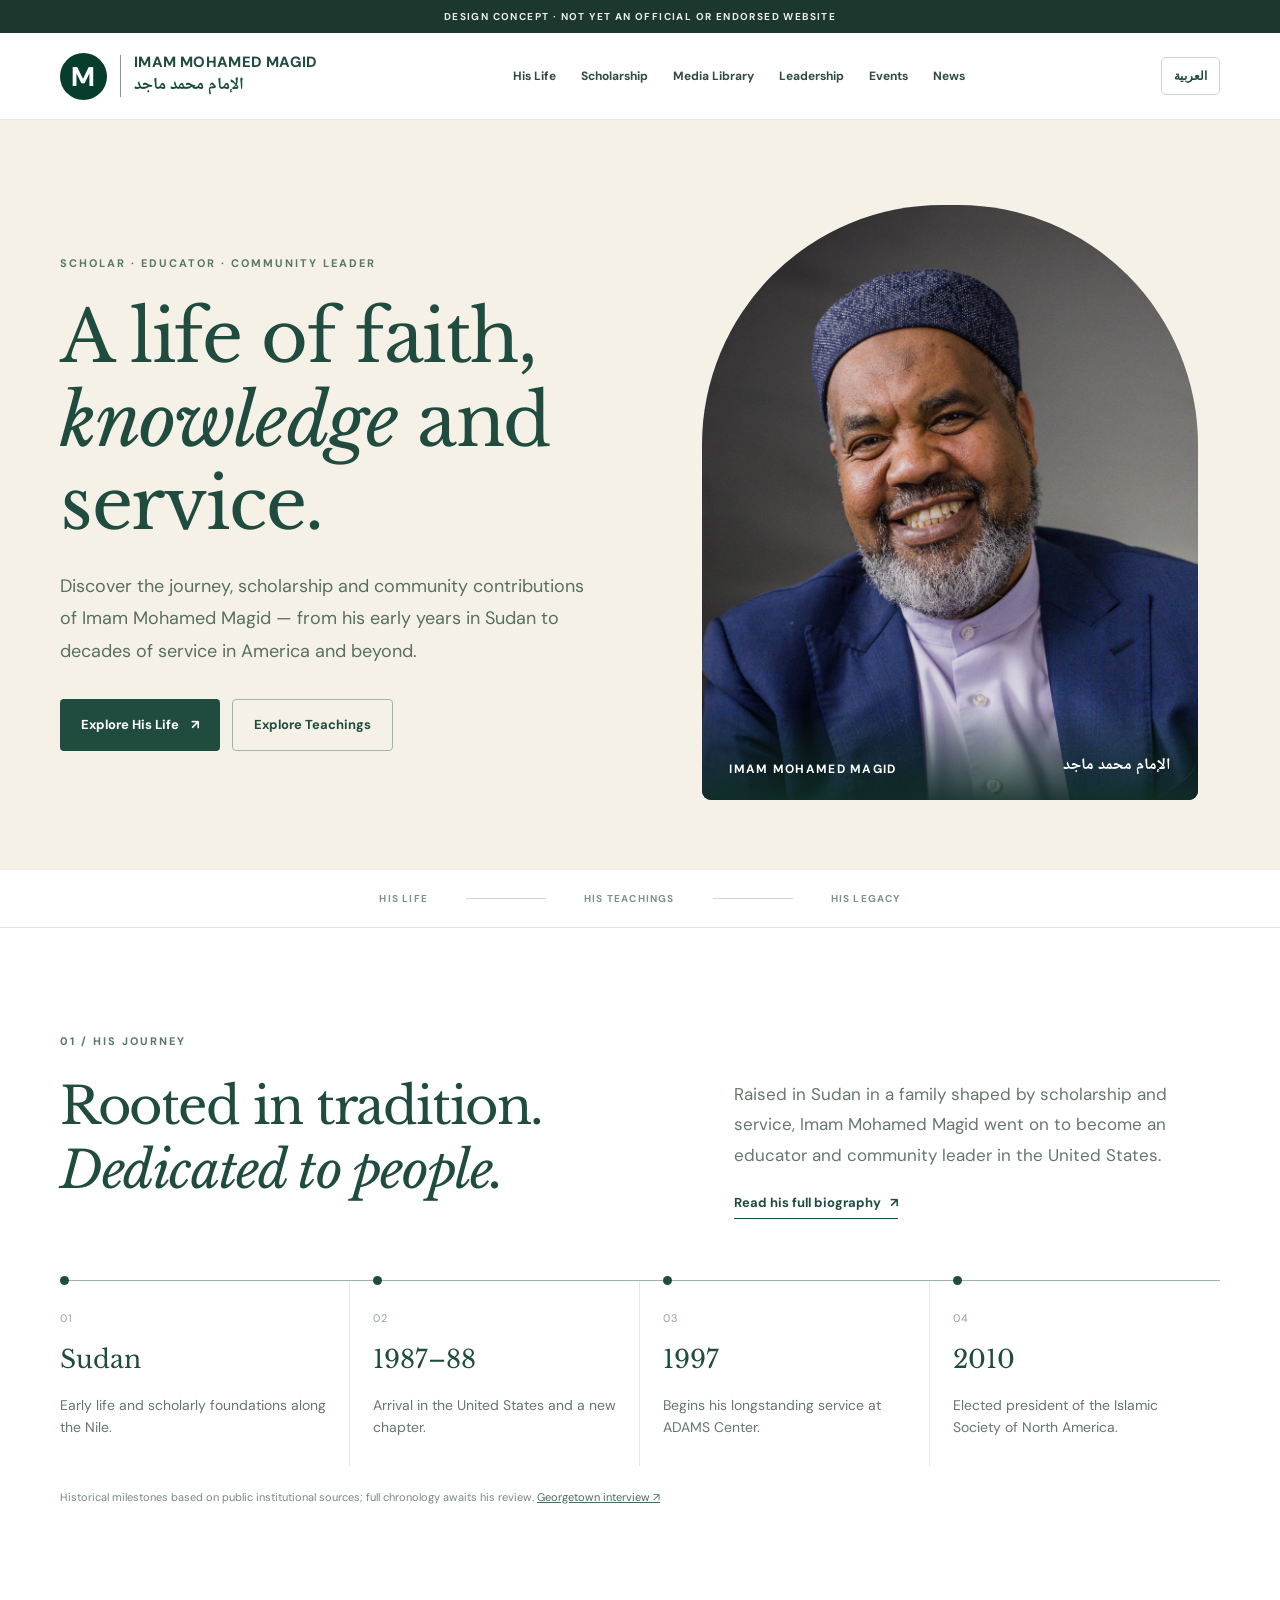
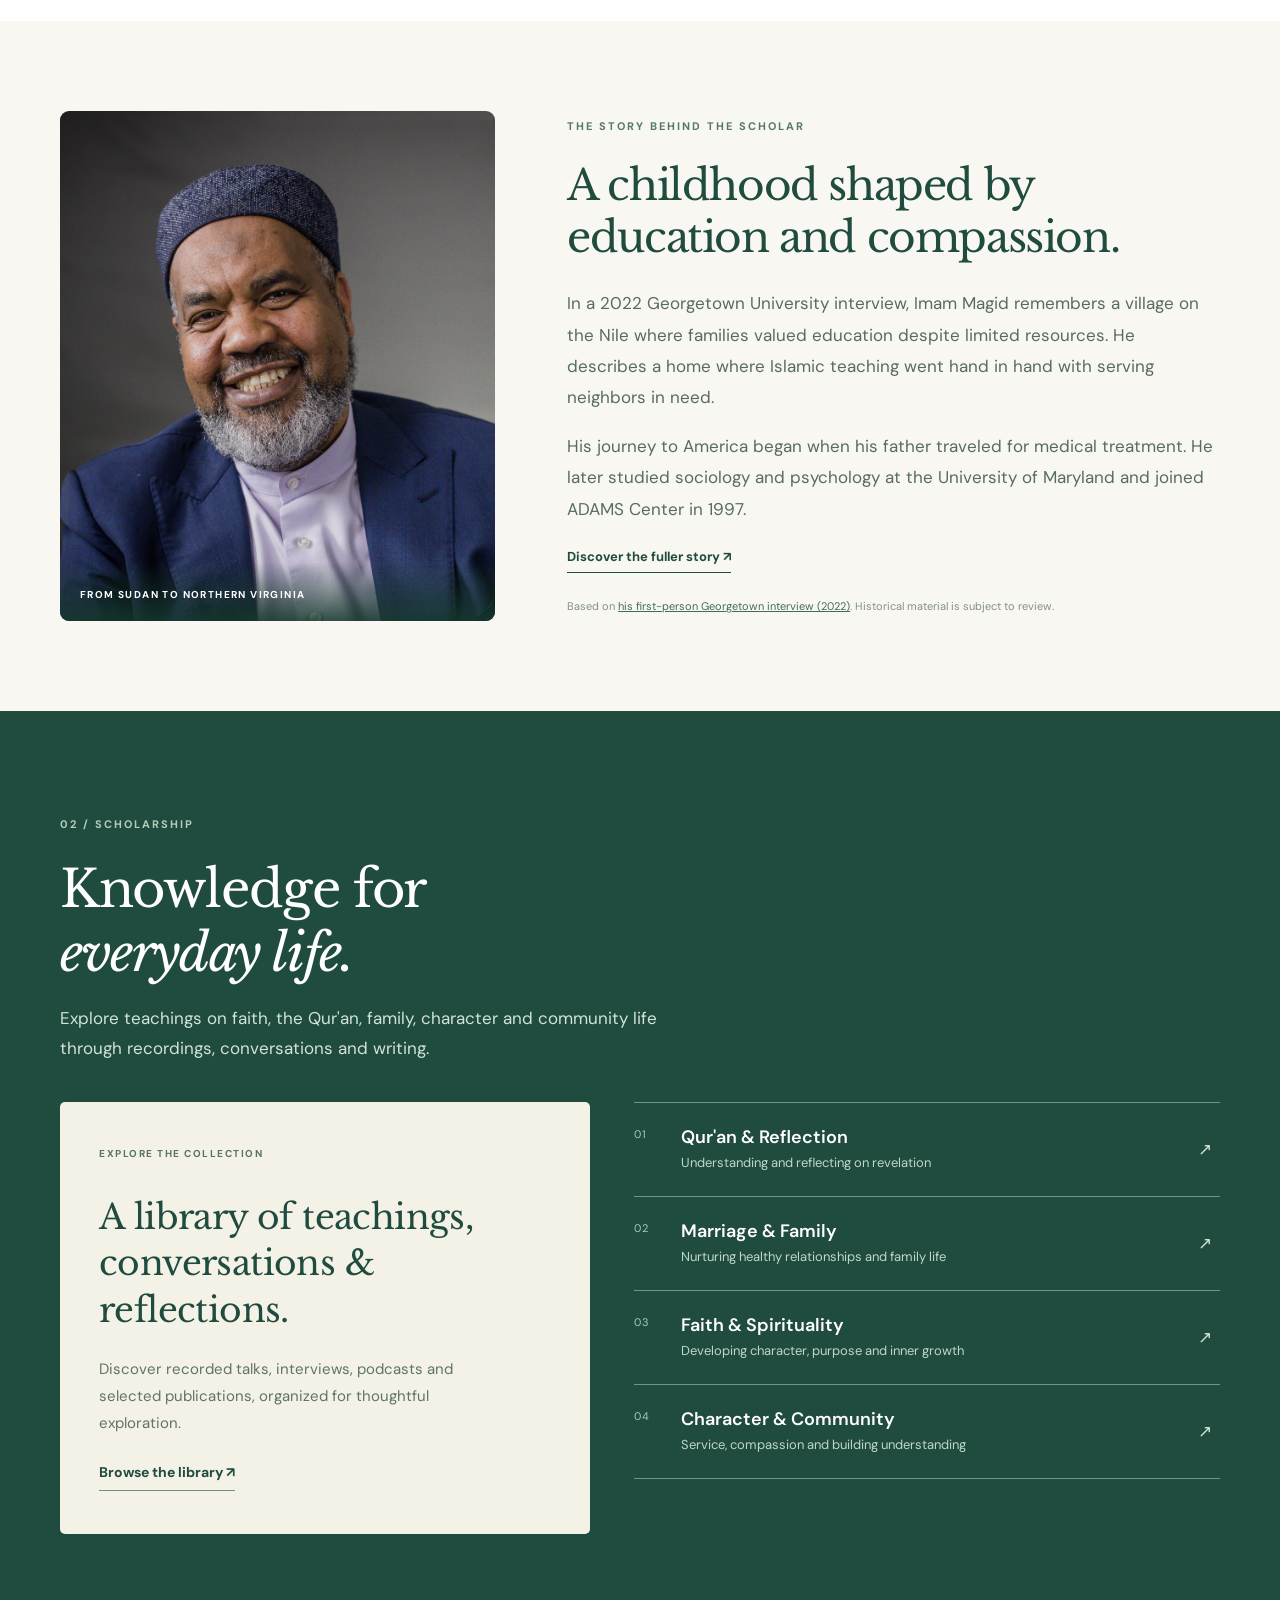
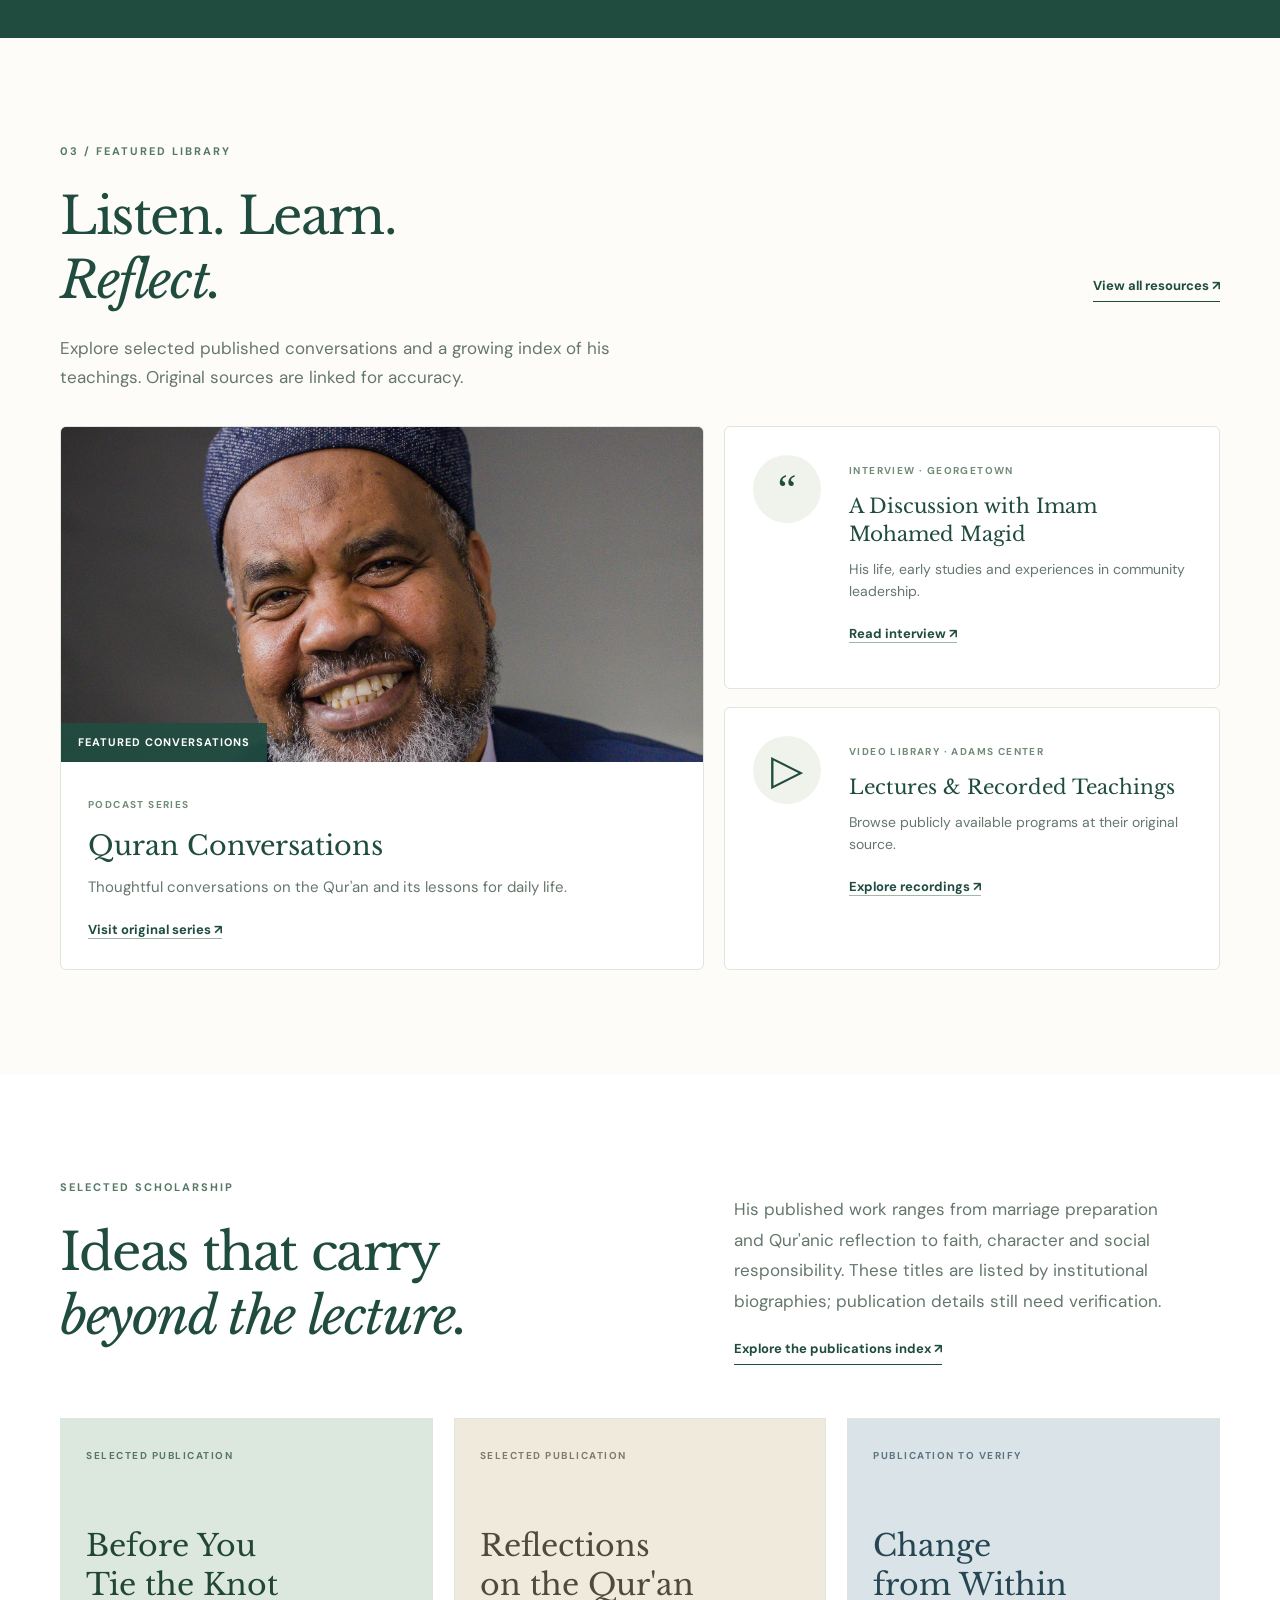
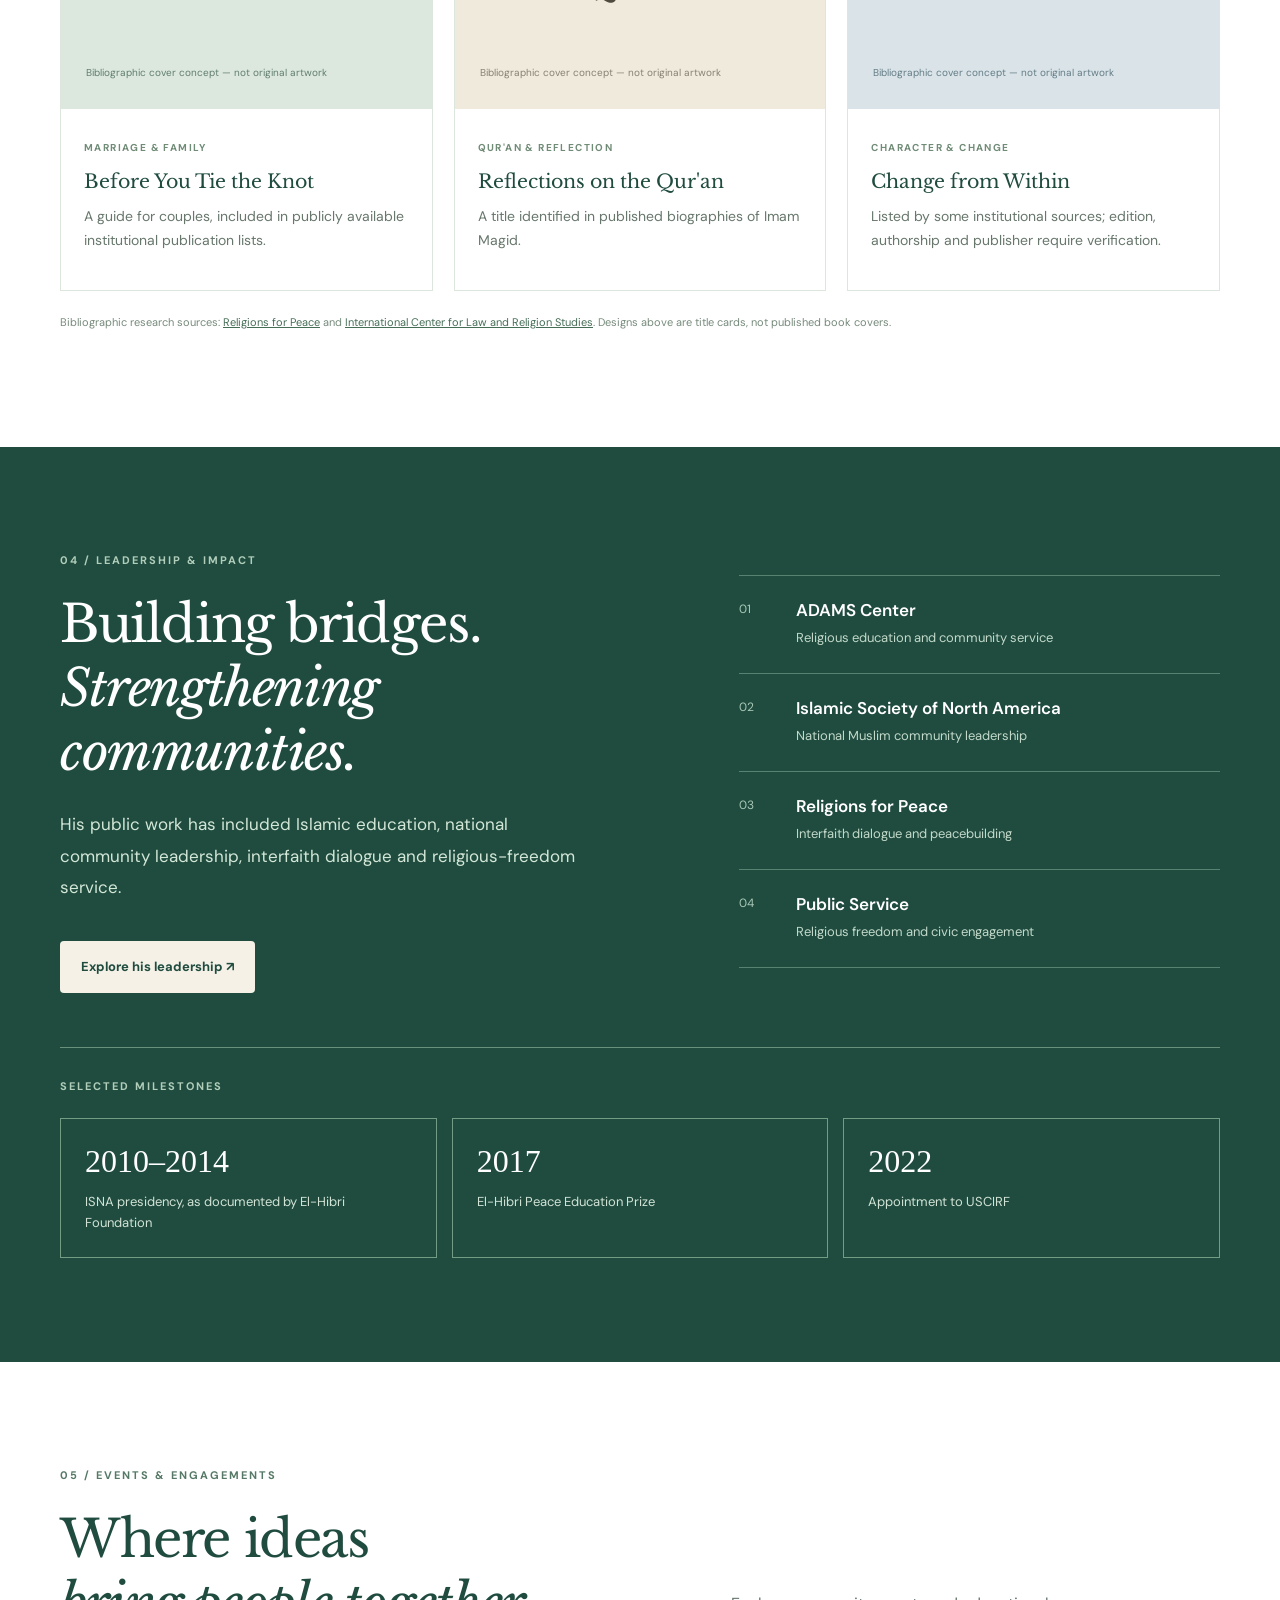
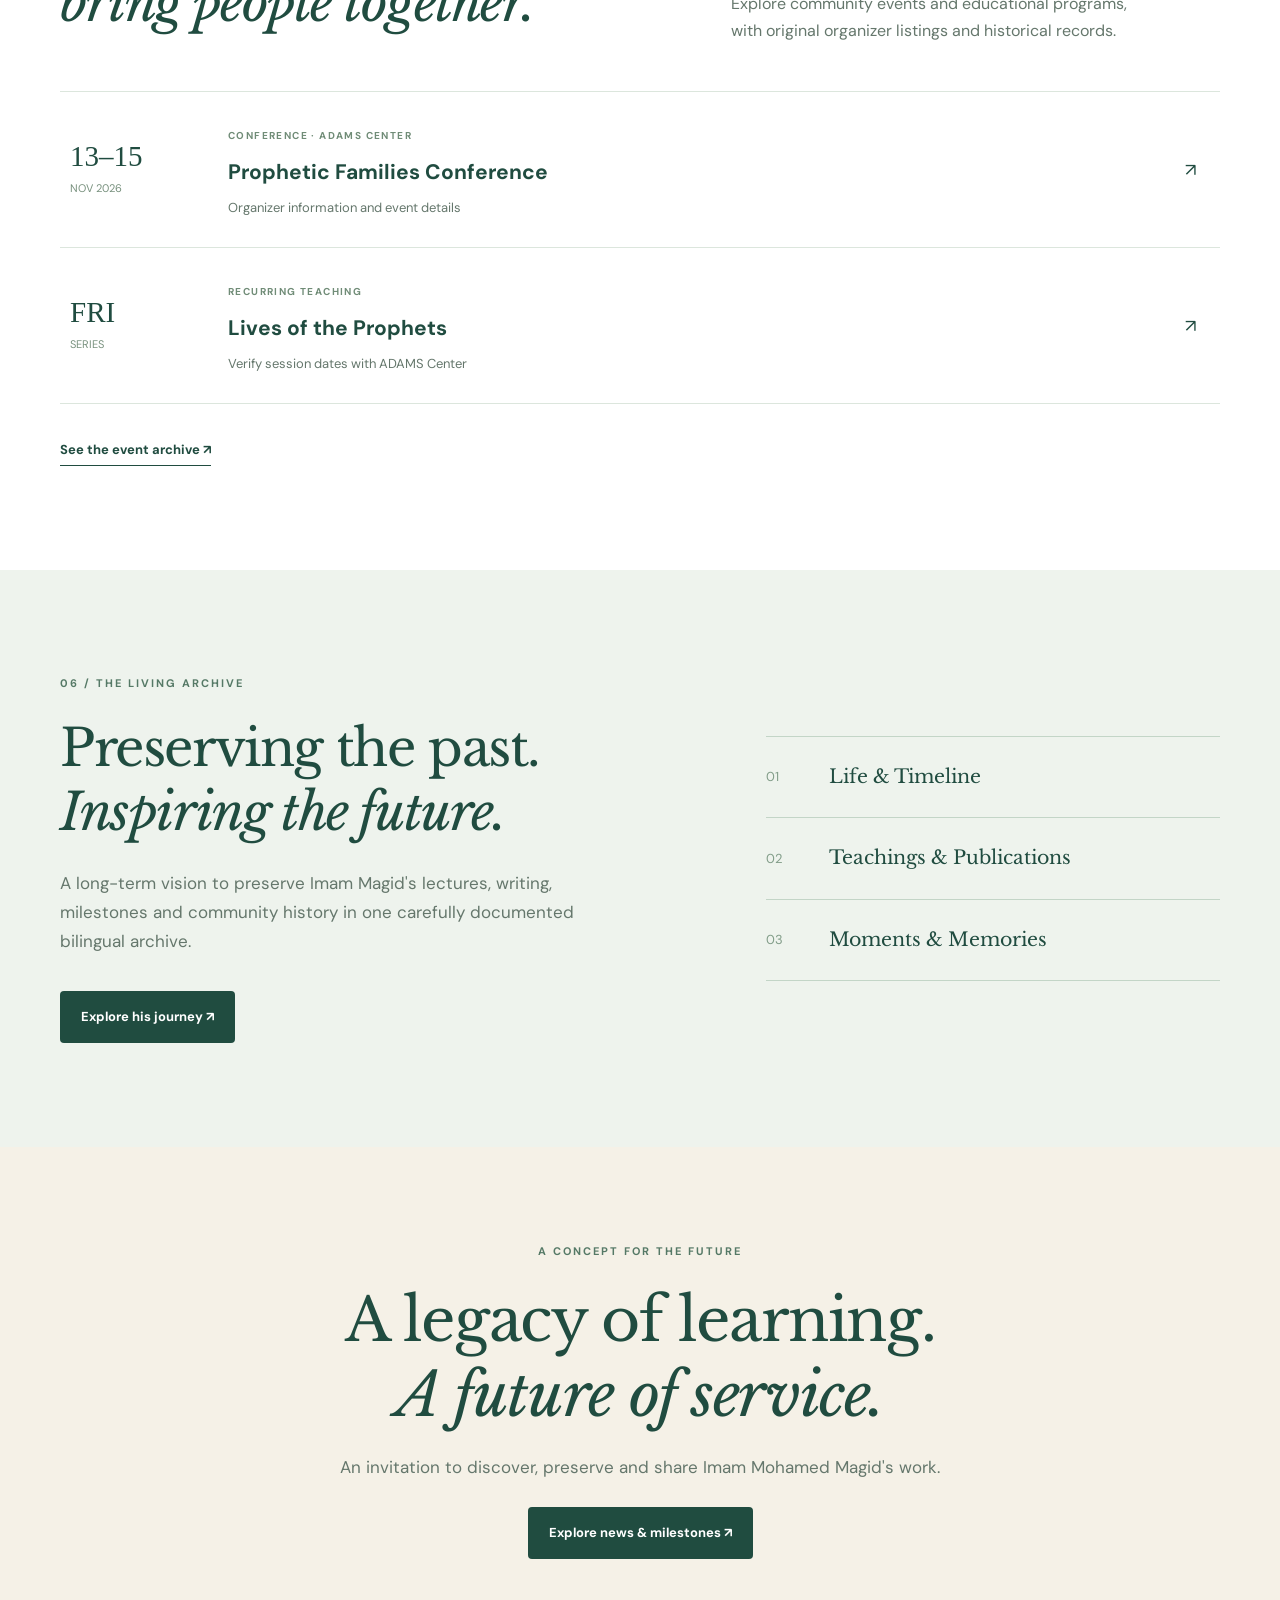
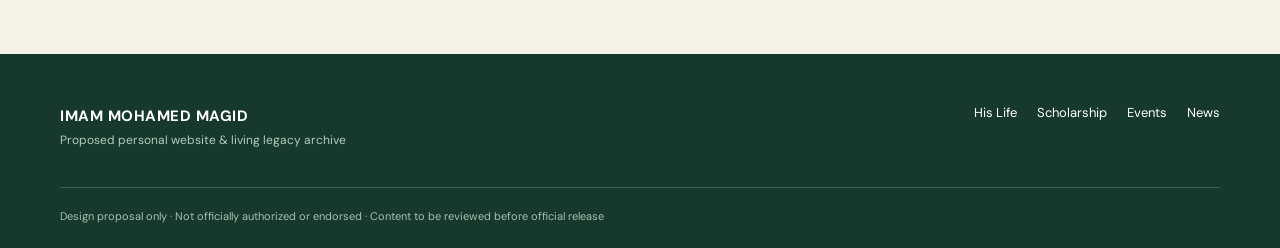
==== commit cd7b2ab8: "Preserve bilingual navigation and route topics to filtered archive" ====
--- a/index.html
+++ b/index.html
@@ -27,59 +27,59 @@
 <div class="eyebrow" data-i="eyebrow">SCHOLAR · EDUCATOR · COMMUNITY LEADER</div>
 <h1 data-i="heroTitle">A life of faith, <em>knowledge</em> and service.</h1>
 <p class="hero-description" data-i="heroText">Discover the journey, scholarship and community contributions of Imam Mohamed Magid — from his early years in Sudan to decades of service in America and beyond.</p>
-<div class="hero-actions"><a class="btn btn-primary" href="biography.html" data-i="journeyBtn">Explore His Life <span aria-hidden="true">↗</span></a><a class="btn btn-outline" href="resources.html" data-i="teachingsBtn">Explore Teachings</a></div>
+<div class="hero-actions"><a class="btn btn-primary" href="biography.html" data-i="journeyBtn">Explore His Life <span aria-hidden="true">↗︎</span></a><a class="btn btn-outline" href="resources.html" data-i="teachingsBtn">Explore Teachings</a></div>
 </div>
 <div class="hero-photo"><img src="assets/imam-magid-portrait.JPG" alt="Portrait of Imam Mohamed Magid" width="1102" height="1376" fetchpriority="high"><div class="photo-tag">IMAM MOHAMED MAGID <span>الإمام محمد ماجد</span></div></div>
 </div></section>
 <div class="section-marker"><div class="container"><span>HIS LIFE</span><span class="marker-rule"></span><span>HIS TEACHINGS</span><span class="marker-rule"></span><span>HIS LEGACY</span></div></div>
 
 <section class="section journey" id="about"><div class="container">
-<div class="section-intro"><div><span class="eyebrow" data-i="storyOverline">01 / HIS JOURNEY</span><h2 data-i="storyTitle">Rooted in tradition.<br><em>Dedicated to people.</em></h2></div><div class="intro-aside"><p data-i="storyCopy">Raised in Sudan in a family shaped by scholarship and service, Imam Mohamed Magid went on to become an educator and community leader in the United States.</p><a class="text-link" href="biography.html" data-i="storyLink">Read his full biography <span aria-hidden="true">↗</span></a></div></div>
+<div class="section-intro"><div><span class="eyebrow" data-i="storyOverline">01 / HIS JOURNEY</span><h2 data-i="storyTitle">Rooted in tradition.<br><em>Dedicated to people.</em></h2></div><div class="intro-aside"><p data-i="storyCopy">Raised in Sudan in a family shaped by scholarship and service, Imam Mohamed Magid went on to become an educator and community leader in the United States.</p><a class="text-link" href="biography.html" data-i="storyLink">Read his full biography <span aria-hidden="true">↗︎</span></a></div></div>
 <div class="timeline"><div class="timeline-track">
 <article class="moment"><span class="moment-no">01</span><strong data-i="sudan">Sudan</strong><p data-i="sudanDesc">Early life and scholarly foundations along the Nile.</p></article>
 <article class="moment"><span class="moment-no">02</span><strong>1987–88</strong><p data-i="americaDesc">Arrival in the United States and a new chapter.</p></article>
 <article class="moment"><span class="moment-no">03</span><strong>1997</strong><p data-i="adamsDesc">Begins his longstanding service at ADAMS Center.</p></article>
 <article class="moment"><span class="moment-no">04</span><strong>2010</strong><p data-i="isnaDesc">Elected president of the Islamic Society of North America.</p></article>
-</div></div><p class="source-note">Historical milestones based on public institutional sources; full chronology awaits his review. <a href="https://berkleycenter.georgetown.edu/interviews/a-discussion-with-imam-mohamed-magid-executive-imam-of-all-dulles-area-muslim-society-center" target="_blank" rel="noopener noreferrer">Georgetown interview ↗</a></p>
+</div></div><p class="source-note">Historical milestones based on public institutional sources; full chronology awaits his review. <a href="https://berkleycenter.georgetown.edu/interviews/a-discussion-with-imam-mohamed-magid-executive-imam-of-all-dulles-area-muslim-society-center" target="_blank" rel="noopener noreferrer">Georgetown interview ↗︎</a></p>
 </div></section>
-<section class="story-feature" aria-labelledby="story-feature-heading"><div class="container story-feature-layout"><div class="story-photo"><img src="assets/imam-magid-portrait.JPG" alt="Imam Mohamed Magid — portrait for the proposed biography" loading="lazy" width="1102" height="1376"><div class="story-photo-label">FROM SUDAN TO NORTHERN VIRGINIA</div></div><div class="story-feature-copy"><span class="eyebrow" data-i="storyFeatureTag">THE STORY BEHIND THE SCHOLAR</span><h2 id="story-feature-heading" data-i="storyFeatureTitle">A childhood shaped by education and compassion.</h2><p data-i="storyFeature1">In a 2022 Georgetown University interview, Imam Magid remembers a village on the Nile where families valued education despite limited resources. He describes a home where Islamic teaching went hand in hand with serving neighbors in need.</p><p data-i="storyFeature2">His journey to America began when his father traveled for medical treatment. He later studied sociology and psychology at the University of Maryland and joined ADAMS Center in 1997.</p><a class="text-link" href="biography.html" data-i="storyFeatureLink">Discover the fuller story ↗</a><p class="story-attribution">Based on <a href="https://berkleycenter.georgetown.edu/interviews/a-discussion-with-imam-mohamed-magid-executive-imam-of-all-dulles-area-muslim-society-center" target="_blank" rel="noopener noreferrer">his first-person Georgetown interview (2022)</a>. Historical material is subject to review.</p></div></div></section>
+<section class="story-feature" aria-labelledby="story-feature-heading"><div class="container story-feature-layout"><div class="story-photo"><img src="assets/imam-magid-portrait.JPG" alt="Imam Mohamed Magid — portrait for the proposed biography" loading="lazy" width="1102" height="1376"><div class="story-photo-label">FROM SUDAN TO NORTHERN VIRGINIA</div></div><div class="story-feature-copy"><span class="eyebrow" data-i="storyFeatureTag">THE STORY BEHIND THE SCHOLAR</span><h2 id="story-feature-heading" data-i="storyFeatureTitle">A childhood shaped by education and compassion.</h2><p data-i="storyFeature1">In a 2022 Georgetown University interview, Imam Magid remembers a village on the Nile where families valued education despite limited resources. He describes a home where Islamic teaching went hand in hand with serving neighbors in need.</p><p data-i="storyFeature2">His journey to America began when his father traveled for medical treatment. He later studied sociology and psychology at the University of Maryland and joined ADAMS Center in 1997.</p><a class="text-link" href="biography.html" data-i="storyFeatureLink">Discover the fuller story ↗︎</a><p class="story-attribution">Based on <a href="https://berkleycenter.georgetown.edu/interviews/a-discussion-with-imam-mohamed-magid-executive-imam-of-all-dulles-area-muslim-society-center" target="_blank" rel="noopener noreferrer">his first-person Georgetown interview (2022)</a>. Historical material is subject to review.</p></div></div></section>
 <section class="section teachings teachings-refined" id="teachings"><div class="container">
 <div class="scholarship-head"><span class="eyebrow eyebrow-light" data-i="teachingOverline">02 / SCHOLARSHIP</span><h2 data-i="teachingTitle">Knowledge for<br><em>everyday life.</em></h2><p data-i="teachingIntro">Explore teachings on faith, the Qur'an, family, character and community life through recordings, conversations and writing.</p></div>
 <div class="scholarship-content">
-<a class="scholarship-feature" href="resources.html"><span class="scholarship-feature-label" data-i="scholarFeatureLabel">EXPLORE THE COLLECTION</span><span class="scholarship-feature-title" data-i="scholarFeatureTitle">A library of teachings,<br>conversations & reflections.</span><span class="scholarship-feature-description" data-i="scholarFeatureDesc">Discover recorded talks, interviews, podcasts and selected publications, organized for thoughtful exploration.</span><span class="scholarship-feature-action" data-i="scholarFeatureAction">Browse the library <span aria-hidden="true">↗</span></span></a>
+<a class="scholarship-feature" href="resources.html"><span class="scholarship-feature-label" data-i="scholarFeatureLabel">EXPLORE THE COLLECTION</span><span class="scholarship-feature-title" data-i="scholarFeatureTitle">A library of teachings,<br>conversations & reflections.</span><span class="scholarship-feature-description" data-i="scholarFeatureDesc">Discover recorded talks, interviews, podcasts and selected publications, organized for thoughtful exploration.</span><span class="scholarship-feature-action" data-i="scholarFeatureAction">Browse the library <span aria-hidden="true">↗︎</span></span></a>
 <div class="scholarship-topics" aria-label="Teaching themes">
-<a href="resources.html" class="scholarship-row"><span class="scholarship-number">01</span><span class="scholarship-row-text"><strong data-i="topic1">Qur'an & Reflection</strong><small data-i="topicDetail1">Understanding and reflecting on revelation</small></span><span class="scholarship-chevron" aria-hidden="true">↗</span></a>
-<a href="resources.html" class="scholarship-row"><span class="scholarship-number">02</span><span class="scholarship-row-text"><strong data-i="topic2">Marriage & Family</strong><small data-i="topicDetail2">Nurturing healthy relationships and family life</small></span><span class="scholarship-chevron" aria-hidden="true">↗</span></a>
-<a href="resources.html" class="scholarship-row"><span class="scholarship-number">03</span><span class="scholarship-row-text"><strong data-i="topic3">Faith & Spirituality</strong><small data-i="topicDetail3">Developing character, purpose and inner growth</small></span><span class="scholarship-chevron" aria-hidden="true">↗</span></a>
-<a href="resources.html" class="scholarship-row"><span class="scholarship-number">04</span><span class="scholarship-row-text"><strong data-i="topic4">Character & Community</strong><small data-i="topicDetail4">Service, compassion and building understanding</small></span><span class="scholarship-chevron" aria-hidden="true">↗</span></a>
+<a href="resources.html?topic=quran" class="scholarship-row"><span class="scholarship-number">01</span><span class="scholarship-row-text"><strong data-i="topic1">Qur'an & Reflection</strong><small data-i="topicDetail1">Understanding and reflecting on revelation</small></span><span class="scholarship-chevron" aria-hidden="true">↗︎</span></a>
+<a href="resources.html?topic=family" class="scholarship-row"><span class="scholarship-number">02</span><span class="scholarship-row-text"><strong data-i="topic2">Marriage & Family</strong><small data-i="topicDetail2">Nurturing healthy relationships and family life</small></span><span class="scholarship-chevron" aria-hidden="true">↗︎</span></a>
+<a href="resources.html?topic=spirituality" class="scholarship-row"><span class="scholarship-number">03</span><span class="scholarship-row-text"><strong data-i="topic3">Faith & Spirituality</strong><small data-i="topicDetail3">Developing character, purpose and inner growth</small></span><span class="scholarship-chevron" aria-hidden="true">↗︎</span></a>
+<a href="resources.html?topic=community" class="scholarship-row"><span class="scholarship-number">04</span><span class="scholarship-row-text"><strong data-i="topic4">Character & Community</strong><small data-i="topicDetail4">Service, compassion and building understanding</small></span><span class="scholarship-chevron" aria-hidden="true">↗︎</span></a>
 </div></div></div></section>
 
 <section class="section media" id="media"><div class="container">
-<div class="media-header"><div><span class="eyebrow" data-i="mediaOverline">03 / FEATURED LIBRARY</span><h2 data-i="mediaTitle">Listen. Learn.<br><em>Reflect.</em></h2></div><a href="resources.html" class="text-link media-all">View all resources ↗</a></div>
+<div class="media-header"><div><span class="eyebrow" data-i="mediaOverline">03 / FEATURED LIBRARY</span><h2 data-i="mediaTitle">Listen. Learn.<br><em>Reflect.</em></h2></div><a href="resources.html" class="text-link media-all">View all resources ↗︎</a></div>
 <p class="media-lead" data-i="mediaIntro">Explore selected published conversations and a growing index of his teachings. Original sources are linked for accuracy.</p>
 <div class="feature-grid">
-<a class="feature-card feature-primary" href="https://www.daliamogahed.com/podcast" target="_blank" rel="noopener noreferrer"><div class="feature-photo"><img src="assets/imam-magid-portrait.JPG" alt="Imam Mohamed Magid" loading="lazy" width="1102" height="1376"><span class="feature-image-label">FEATURED CONVERSATIONS</span></div><div class="feature-info"><span class="content-type">PODCAST SERIES</span><h3>Quran Conversations</h3><p>Thoughtful conversations on the Qur'an and its lessons for daily life.</p><span class="feature-open">Visit original series ↗</span></div></a>
-<div class="feature-side"><a class="side-card" href="https://berkleycenter.georgetown.edu/interviews/a-discussion-with-imam-mohamed-magid-executive-imam-of-all-dulles-area-muslim-society-center" target="_blank" rel="noopener noreferrer"><span class="side-icon">“</span><div><span class="content-type">INTERVIEW · GEORGETOWN</span><h3>A Discussion with Imam Mohamed Magid</h3><p>His life, early studies and experiences in community leadership.</p><span class="feature-open">Read interview ↗</span></div></a>
-<a class="side-card" href="https://adamscenter.org/live-tv/" target="_blank" rel="noopener noreferrer"><span class="side-icon">▷</span><div><span class="content-type">VIDEO LIBRARY · ADAMS CENTER</span><h3>Lectures & Recorded Teachings</h3><p>Browse publicly available programs at their original source.</p><span class="feature-open">Explore recordings ↗</span></div></a></div>
+<a class="feature-card feature-primary" href="https://www.daliamogahed.com/podcast" target="_blank" rel="noopener noreferrer"><div class="feature-photo"><img src="assets/imam-magid-portrait.JPG" alt="Imam Mohamed Magid" loading="lazy" width="1102" height="1376"><span class="feature-image-label">FEATURED CONVERSATIONS</span></div><div class="feature-info"><span class="content-type">PODCAST SERIES</span><h3>Quran Conversations</h3><p>Thoughtful conversations on the Qur'an and its lessons for daily life.</p><span class="feature-open">Visit original series ↗︎</span></div></a>
+<div class="feature-side"><a class="side-card" href="https://berkleycenter.georgetown.edu/interviews/a-discussion-with-imam-mohamed-magid-executive-imam-of-all-dulles-area-muslim-society-center" target="_blank" rel="noopener noreferrer"><span class="side-icon">“</span><div><span class="content-type">INTERVIEW · GEORGETOWN</span><h3>A Discussion with Imam Mohamed Magid</h3><p>His life, early studies and experiences in community leadership.</p><span class="feature-open">Read interview ↗︎</span></div></a>
+<a class="side-card" href="https://adamscenter.org/live-tv/" target="_blank" rel="noopener noreferrer"><span class="side-icon">▷</span><div><span class="content-type">VIDEO LIBRARY · ADAMS CENTER</span><h3>Lectures & Recorded Teachings</h3><p>Browse publicly available programs at their original source.</p><span class="feature-open">Explore recordings ↗︎</span></div></a></div>
 </div></div></section>
-<section class="section publications" id="publications"><div class="container"><div class="section-intro"><div><span class="eyebrow" data-i="publicationTag">SELECTED SCHOLARSHIP</span><h2 data-i="publicationTitle">Ideas that carry<br><em>beyond the lecture.</em></h2></div><div class="intro-aside"><p data-i="publicationIntro">His published work ranges from marriage preparation and Qur'anic reflection to faith, character and social responsibility. These titles are listed by institutional biographies; publication details still need verification.</p><a class="text-link" href="resources.html" data-i="publicationLink">Explore the publications index ↗</a></div></div><div class="publication-grid">
+<section class="section publications" id="publications"><div class="container"><div class="section-intro"><div><span class="eyebrow" data-i="publicationTag">SELECTED SCHOLARSHIP</span><h2 data-i="publicationTitle">Ideas that carry<br><em>beyond the lecture.</em></h2></div><div class="intro-aside"><p data-i="publicationIntro">His published work ranges from marriage preparation and Qur'anic reflection to faith, character and social responsibility. These titles are listed by institutional biographies; publication details still need verification.</p><a class="text-link" href="resources.html" data-i="publicationLink">Explore the publications index ↗︎</a></div></div><div class="publication-grid">
 <article class="publication"><div class="publication-cover cover-a"><span>SELECTED PUBLICATION</span><strong>Before You<br>Tie the Knot</strong><small>Bibliographic cover concept — not original artwork</small></div><div class="publication-copy"><span class="content-type">MARRIAGE & FAMILY</span><h3>Before You Tie the Knot</h3><p data-i="book1Desc">A guide for couples, included in publicly available institutional publication lists.</p></div></article>
 <article class="publication"><div class="publication-cover cover-b"><span>SELECTED PUBLICATION</span><strong>Reflections<br>on the Qur'an</strong><small>Bibliographic cover concept — not original artwork</small></div><div class="publication-copy"><span class="content-type">QUR'AN & REFLECTION</span><h3>Reflections on the Qur'an</h3><p data-i="book2Desc">A title identified in published biographies of Imam Magid.</p></div></article>
 <article class="publication"><div class="publication-cover cover-c"><span>PUBLICATION TO VERIFY</span><strong>Change<br>from Within</strong><small>Bibliographic cover concept — not original artwork</small></div><div class="publication-copy"><span class="content-type">CHARACTER & CHANGE</span><h3>Change from Within</h3><p data-i="book3Desc">Listed by some institutional sources; edition, authorship and publisher require verification.</p></div></article>
 </div><p class="source-note">Bibliographic research sources: <a href="https://www.rfp.org/leadership_member/imam-mohamed-magid/" target="_blank" rel="noopener noreferrer">Religions for Peace</a> and <a href="https://www.iclrs.org/blurb/mohamed-hag-magid/" target="_blank" rel="noopener noreferrer">International Center for Law and Religion Studies</a>. Designs above are title cards, not published book covers.</p></div></section>
-<section class="section leadership" id="leadership"><div class="container leadership-layout"><div><span class="eyebrow eyebrow-light" data-i="impactOverline">04 / LEADERSHIP & IMPACT</span><h2 data-i="impactTitle">Building bridges.<br><em>Strengthening communities.</em></h2><p data-i="impactText">His public work has included Islamic education, national community leadership, interfaith dialogue and religious-freedom service.</p><a class="btn btn-cream" href="https://www.rfp.org/leadership_member/imam-mohamed-magid/" target="_blank" rel="noopener noreferrer" data-i="impactBtn">Explore his leadership ↗</a></div><div class="leadership-list"><div><span>01</span><div><strong>ADAMS Center</strong><small>Religious education and community service</small></div></div><div><span>02</span><div><strong>Islamic Society of North America</strong><small>National Muslim community leadership</small></div></div><div><span>03</span><div><strong>Religions for Peace</strong><small>Interfaith dialogue and peacebuilding</small></div></div><div><span>04</span><div><strong>Public Service</strong><small>Religious freedom and civic engagement</small></div></div></div><div class="impact-evidence"><span class="eyebrow eyebrow-light" data-i="impactEvidenceTag">SELECTED MILESTONES</span><div class="impact-evidence-grid"><a href="https://www.elhibrifoundation.org/board-of-trustees/mohamed-magid" target="_blank" rel="noopener noreferrer"><strong>2010–2014</strong><span data-i="impactEvidence1">ISNA presidency, as documented by El-Hibri Foundation</span></a><a href="https://www.iclrs.org/blurb/mohamed-hag-magid/" target="_blank" rel="noopener noreferrer"><strong>2017</strong><span data-i="impactEvidence2">El-Hibri Peace Education Prize</span></a><a href="https://www.uscirf.gov/release-statements/uscirf-welcomes-president-joe-bidens-appointment-mohamed-hag-magid-us-commission" target="_blank" rel="noopener noreferrer"><strong>2022</strong><span data-i="impactEvidence3">Appointment to USCIRF</span></a></div></div></div></section>
+<section class="section leadership" id="leadership"><div class="container leadership-layout"><div><span class="eyebrow eyebrow-light" data-i="impactOverline">04 / LEADERSHIP & IMPACT</span><h2 data-i="impactTitle">Building bridges.<br><em>Strengthening communities.</em></h2><p data-i="impactText">His public work has included Islamic education, national community leadership, interfaith dialogue and religious-freedom service.</p><a class="btn btn-cream" href="https://www.rfp.org/leadership_member/imam-mohamed-magid/" target="_blank" rel="noopener noreferrer" data-i="impactBtn">Explore his leadership ↗︎</a></div><div class="leadership-list"><div><span>01</span><div><strong>ADAMS Center</strong><small>Religious education and community service</small></div></div><div><span>02</span><div><strong>Islamic Society of North America</strong><small>National Muslim community leadership</small></div></div><div><span>03</span><div><strong>Religions for Peace</strong><small>Interfaith dialogue and peacebuilding</small></div></div><div><span>04</span><div><strong>Public Service</strong><small>Religious freedom and civic engagement</small></div></div></div><div class="impact-evidence"><span class="eyebrow eyebrow-light" data-i="impactEvidenceTag">SELECTED MILESTONES</span><div class="impact-evidence-grid"><a href="https://www.elhibrifoundation.org/board-of-trustees/mohamed-magid" target="_blank" rel="noopener noreferrer"><strong>2010–2014</strong><span data-i="impactEvidence1">ISNA presidency, as documented by El-Hibri Foundation</span></a><a href="https://www.iclrs.org/blurb/mohamed-hag-magid/" target="_blank" rel="noopener noreferrer"><strong>2017</strong><span data-i="impactEvidence2">El-Hibri Peace Education Prize</span></a><a href="https://www.uscirf.gov/release-statements/uscirf-welcomes-president-joe-bidens-appointment-mohamed-hag-magid-us-commission" target="_blank" rel="noopener noreferrer"><strong>2022</strong><span data-i="impactEvidence3">Appointment to USCIRF</span></a></div></div></div></section>
 
 <section class="section events" id="events"><div class="container">
 <div class="events-top"><div><span class="eyebrow" data-i="eventOverline">05 / EVENTS & ENGAGEMENTS</span><h2 data-i="eventTitle">Where ideas<br><em>bring people together.</em></h2></div><p data-i="eventText">Explore community events and educational programs, with original organizer listings and historical records.</p></div>
-<div class="event-items"><a href="https://adamscenter.org/event/prophetic-families-conference-2026-pre-registration/" class="event-item" target="_blank" rel="noopener noreferrer"><div class="event-date"><strong>13–15</strong><span>NOV 2026</span></div><div><span class="content-type">CONFERENCE · ADAMS CENTER</span><h3>Prophetic Families Conference</h3><p>Organizer information and event details</p></div><span class="event-arrow">↗</span></a>
-<a href="https://adamscenter.org/event/lives-of-the-prophets-weekly-revival-with-imam-mohamed-magid/" class="event-item" target="_blank" rel="noopener noreferrer"><div class="event-date"><strong>FRI</strong><span>SERIES</span></div><div><span class="content-type">RECURRING TEACHING</span><h3>Lives of the Prophets</h3><p>Verify session dates with ADAMS Center</p></div><span class="event-arrow">↗</span></a></div>
-<a href="events.html" class="text-link">See the event archive ↗</a>
+<div class="event-items"><a href="https://adamscenter.org/event/prophetic-families-conference-2026-pre-registration/" class="event-item" target="_blank" rel="noopener noreferrer"><div class="event-date"><strong>13–15</strong><span>NOV 2026</span></div><div><span class="content-type">CONFERENCE · ADAMS CENTER</span><h3>Prophetic Families Conference</h3><p>Organizer information and event details</p></div><span class="event-arrow">↗︎</span></a>
+<a href="https://adamscenter.org/event/lives-of-the-prophets-weekly-revival-with-imam-mohamed-magid/" class="event-item" target="_blank" rel="noopener noreferrer"><div class="event-date"><strong>FRI</strong><span>SERIES</span></div><div><span class="content-type">RECURRING TEACHING</span><h3>Lives of the Prophets</h3><p>Verify session dates with ADAMS Center</p></div><span class="event-arrow">↗︎</span></a></div>
+<a href="events.html" class="text-link">See the event archive ↗︎</a>
 </div></section>
 
-<section class="legacy section" id="archive"><div class="container legacy-layout"><div><span class="eyebrow" data-i="archiveOverline">06 / THE LIVING ARCHIVE</span><h2 data-i="archiveTitle">Preserving the past.<br><em>Inspiring the future.</em></h2><p data-i="archiveText">A long-term vision to preserve Imam Magid's lectures, writing, milestones and community history in one carefully documented bilingual archive.</p><a class="btn btn-primary" href="biography.html">Explore his journey ↗</a></div><div class="legacy-list"><div><span>01</span><strong data-i="archive1">Life & Timeline</strong></div><div><span>02</span><strong data-i="archive2">Teachings & Publications</strong></div><div><span>03</span><strong data-i="archive3">Moments & Memories</strong></div></div></div></section>
+<section class="legacy section" id="archive"><div class="container legacy-layout"><div><span class="eyebrow" data-i="archiveOverline">06 / THE LIVING ARCHIVE</span><h2 data-i="archiveTitle">Preserving the past.<br><em>Inspiring the future.</em></h2><p data-i="archiveText">A long-term vision to preserve Imam Magid's lectures, writing, milestones and community history in one carefully documented bilingual archive.</p><a class="btn btn-primary" href="biography.html">Explore his journey ↗︎</a></div><div class="legacy-list"><div><span>01</span><strong data-i="archive1">Life & Timeline</strong></div><div><span>02</span><strong data-i="archive2">Teachings & Publications</strong></div><div><span>03</span><strong data-i="archive3">Moments & Memories</strong></div></div></div></section>
 
-<section class="closing"><div class="container"><div class="eyebrow">A CONCEPT FOR THE FUTURE</div><h2 data-i="closingTitle">A legacy of learning.<br><em>A future of service.</em></h2><p data-i="closingText">An invitation to discover, preserve and share Imam Mohamed Magid's work.</p><a class="btn btn-primary" href="news.html">Explore news & milestones ↗</a></div></section>
+<section class="closing"><div class="container"><div class="eyebrow">A CONCEPT FOR THE FUTURE</div><h2 data-i="closingTitle">A legacy of learning.<br><em>A future of service.</em></h2><p data-i="closingText">An invitation to discover, preserve and share Imam Mohamed Magid's work.</p><a class="btn btn-primary" href="news.html">Explore news & milestones ↗︎</a></div></section>
 </main>
 <footer><div class="container footer-grid"><div><strong>IMAM MOHAMED MAGID</strong><p>Proposed personal website & living legacy archive</p></div><div class="footer-links"><a href="biography.html">His Life</a><a href="resources.html">Scholarship</a><a href="events.html">Events</a><a href="news.html">News</a></div></div><div class="container footer-bottom">Design proposal only · Not officially authorized or endorsed · Content to be reviewed before official release</div></footer>
 <script src="script.js"></script>
-</body></html>+<script src="site-locale.js"></script></body></html>
--- a/homepage-v5.css
+++ b/homepage-v5.css
@@ -266,3 +266,41 @@
 .brand-wordmark strong{font-size:10px}
 .brand-wordmark small{font-size:12px}
 }
+
+
+/* Scholarship V7: editorial split with quiet, legible navigation */
+.teachings-refined{background:#204c40;color:#fff}
+.scholarship-head{max-width:760px;margin-bottom:38px}
+.scholarship-head h2{color:#fff;margin:0 0 18px}
+.scholarship-head>p{font-size:17px;max-width:610px;line-height:1.78;color:#d1e4d7;margin:0}
+.scholarship-content{display:grid;grid-template-columns:.95fr 1.05fr;gap:44px;align-items:stretch}
+.scholarship-feature{background:#f4f1e7;color:#204c40;min-height:380px;text-decoration:none;padding:43px 39px;display:flex;flex-direction:column;align-items:flex-start;justify-content:flex-start;border-radius:5px;transition:background .2s}
+.scholarship-feature:hover{background:#fffaf0}
+.scholarship-feature-label{font-size:10px;letter-spacing:1.5px;font-weight:700;color:#557466}
+.scholarship-feature-title{font:normal clamp(27px,2.7vw,39px)/1.35 "Libre Baskerville",Georgia,serif;letter-spacing:-.6px;margin-top:32px}
+.scholarship-feature-description{color:#5f7467;font-size:15px;line-height:1.8;margin-top:23px;max-width:370px}
+.scholarship-feature-action{border-bottom:1px solid #6e9180;padding-bottom:5px;font-size:14px;font-weight:700;margin-top:auto;padding-top:24px}
+.scholarship-topics{border-top:1px solid #739485}
+.scholarship-row{display:grid;grid-template-columns:30px 1fr 22px;align-items:center;gap:17px;min-height:94px;padding:17px 0;text-decoration:none;color:#fff;border-bottom:1px solid #739485}
+.scholarship-number{font-size:11px;letter-spacing:1px;color:#a9c9b8;align-self:start;padding-top:5px}
+.scholarship-row-text{display:flex;flex-direction:column;gap:4px}
+.scholarship-row-text strong{font-size:18px;line-height:1.35;font-weight:600}
+.scholarship-row-text small{font-size:13px;color:#bdd7c8;line-height:1.55}
+.scholarship-chevron{font-family:Arial,sans-serif;font-size:17px;color:#d0e2d6;line-height:1}
+.scholarship-row:hover .scholarship-row-text strong{color:#e0edc7}
+html[dir=rtl] .scholarship-content{direction:rtl}
+html[dir=rtl] .scholarship-feature-title{font-family:"Noto Naskh Arabic",serif;line-height:1.55}
+@media(max-width:900px){.scholarship-content{gap:22px}.scholarship-feature{padding:32px 27px;min-height:330px}.scholarship-row{min-height:88px}}
+@media(max-width:740px){
+.scholarship-head{margin-bottom:25px}
+.scholarship-head>p{font-size:15px;line-height:1.7}
+.scholarship-content{grid-template-columns:1fr;gap:24px}
+.scholarship-feature{padding:28px 26px;min-height:0}
+.scholarship-feature-title{font-size:29px;margin-top:20px;line-height:1.35}
+.scholarship-feature-description{font-size:14px;margin-top:15px}
+.scholarship-feature-action{margin-top:12px;font-size:13px}
+.scholarship-row{min-height:80px;gap:12px;grid-template-columns:24px 1fr 18px;padding:14px 0}
+.scholarship-row-text strong{font-size:16px}
+.scholarship-row-text small{font-size:12px}
+.scholarship-number{font-size:10px}
+}
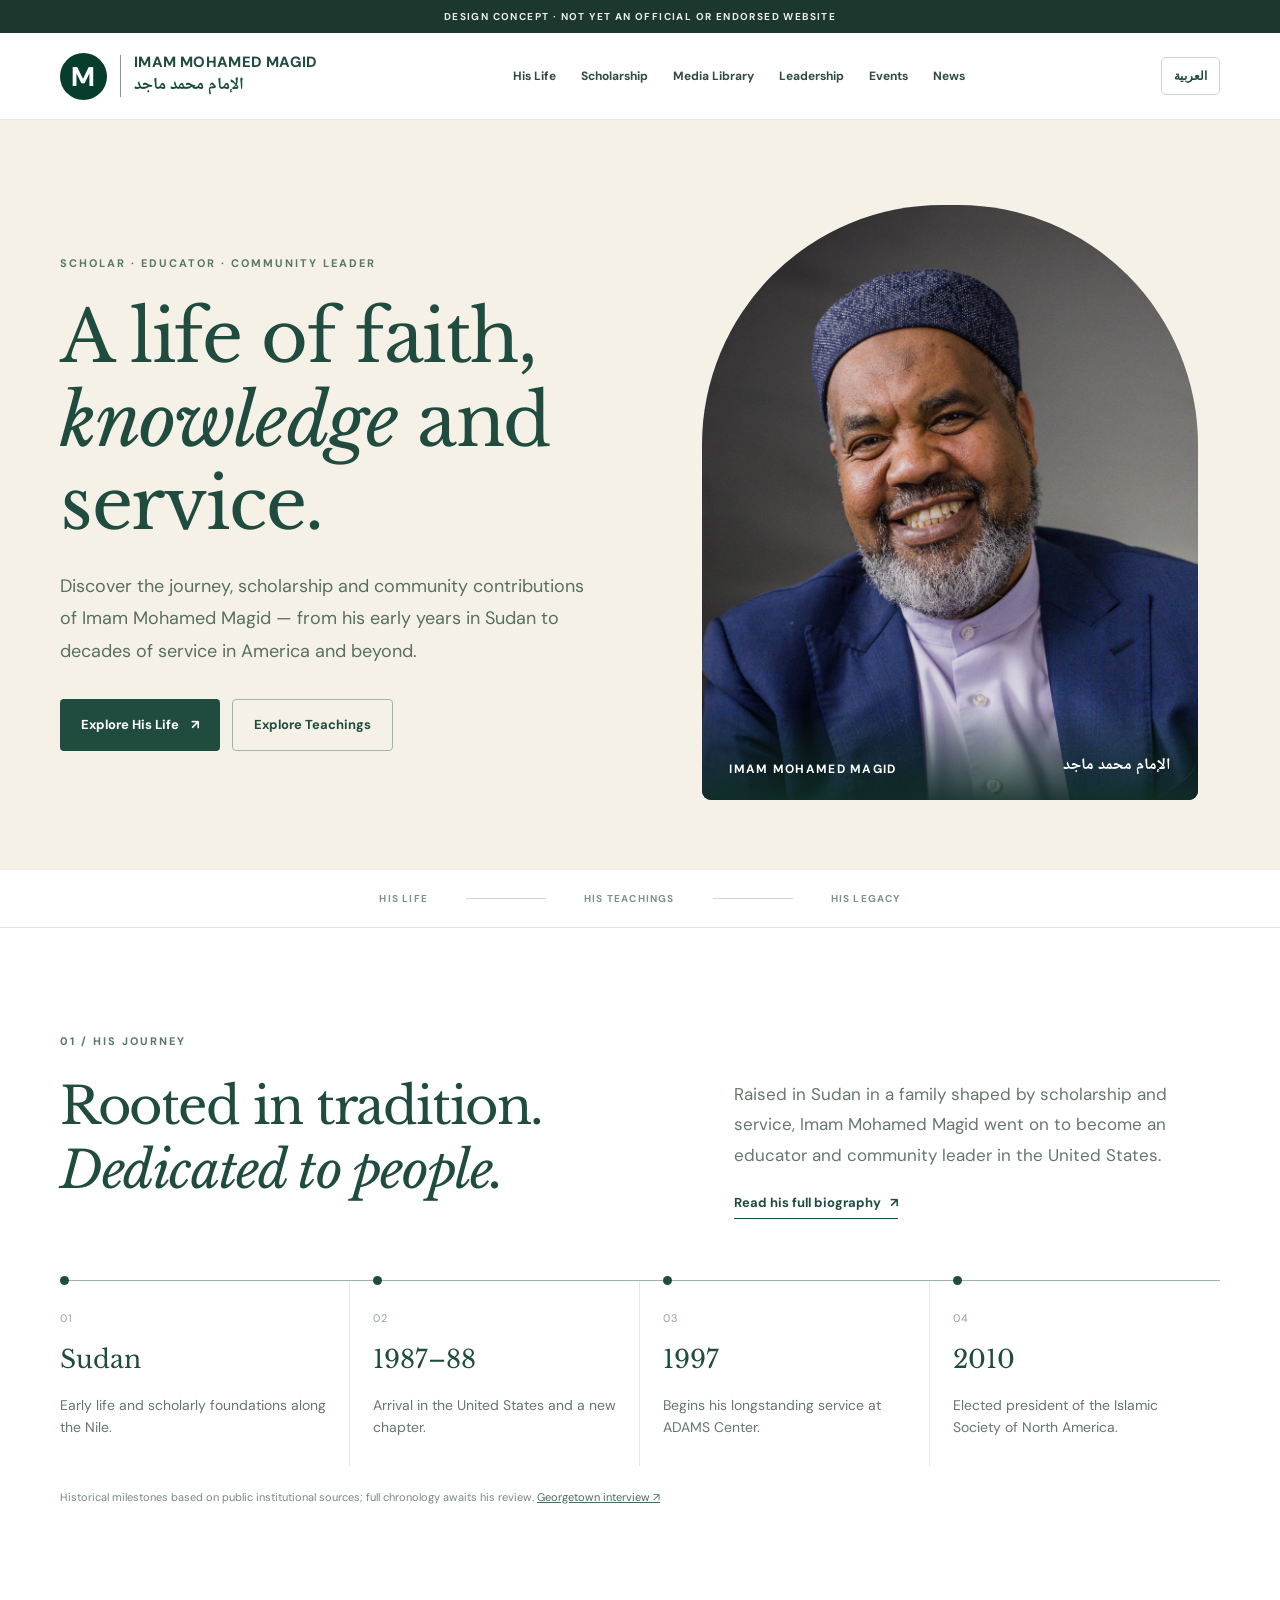
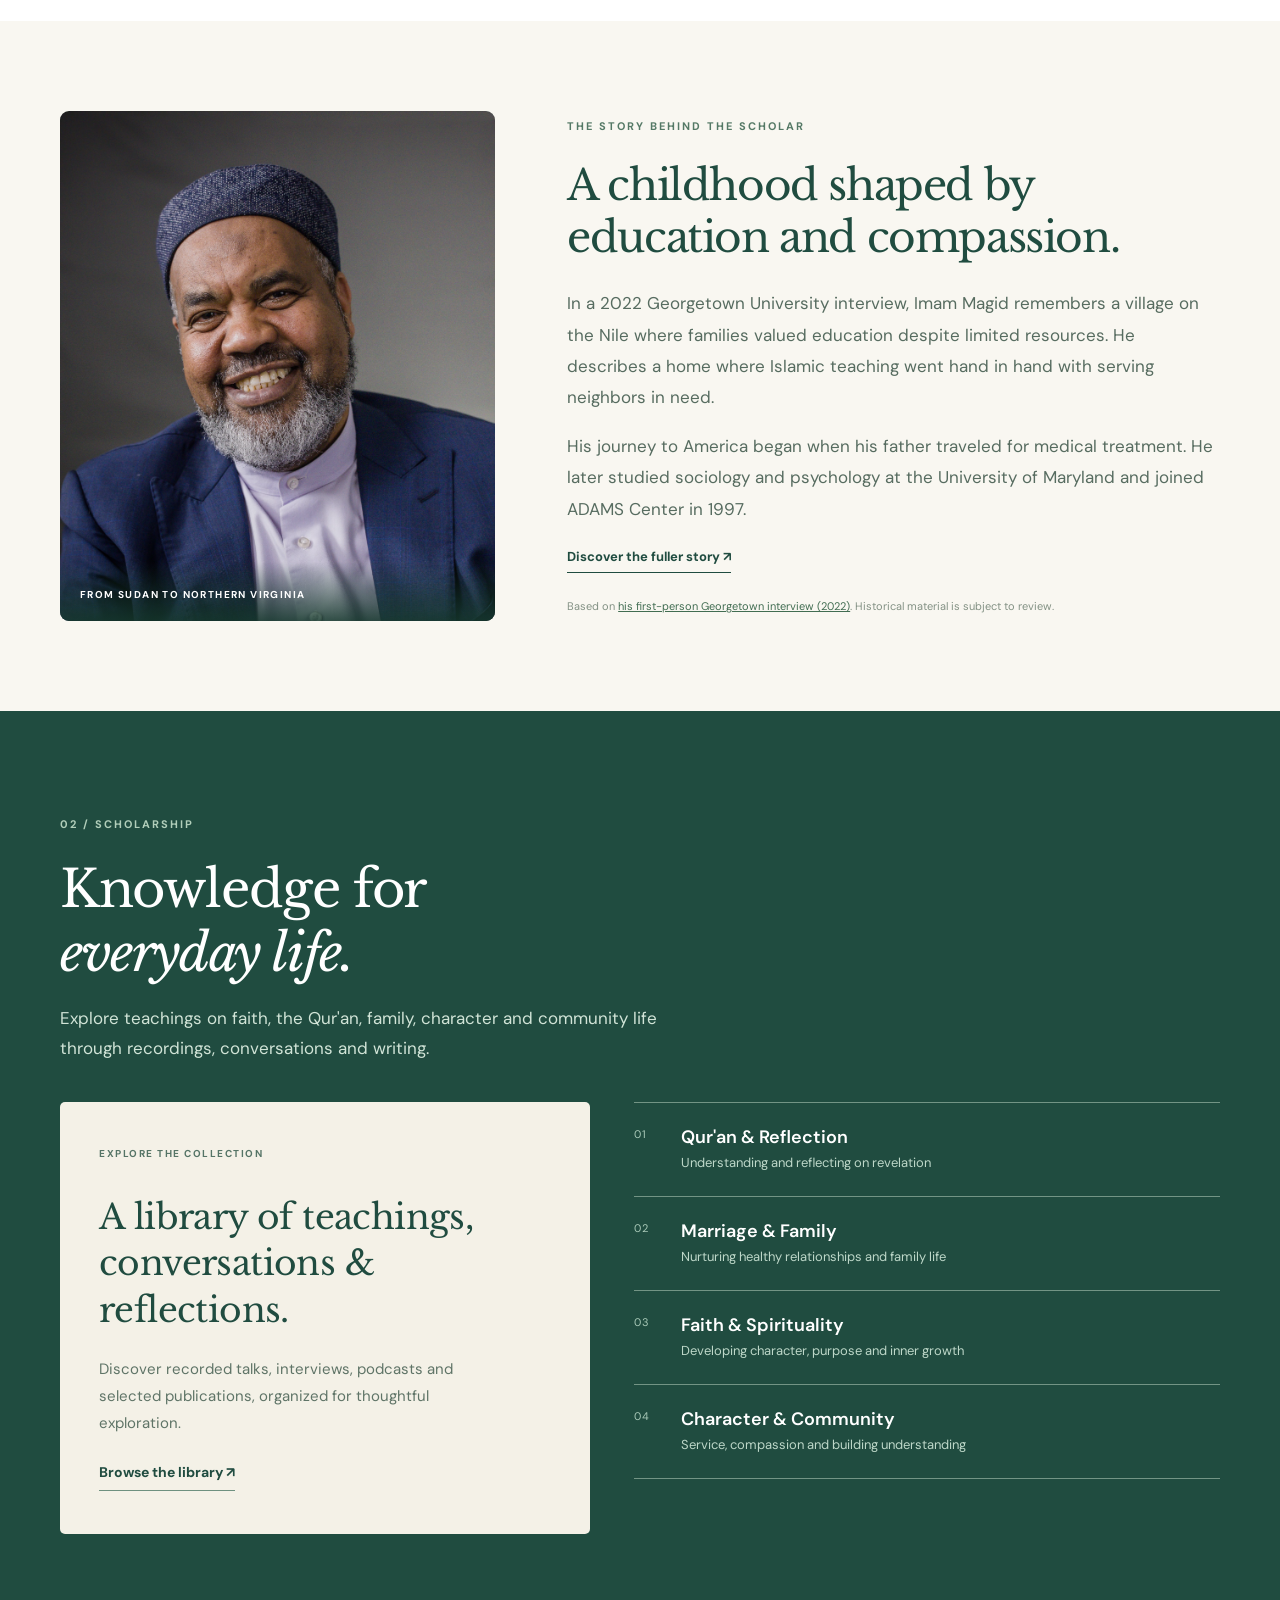
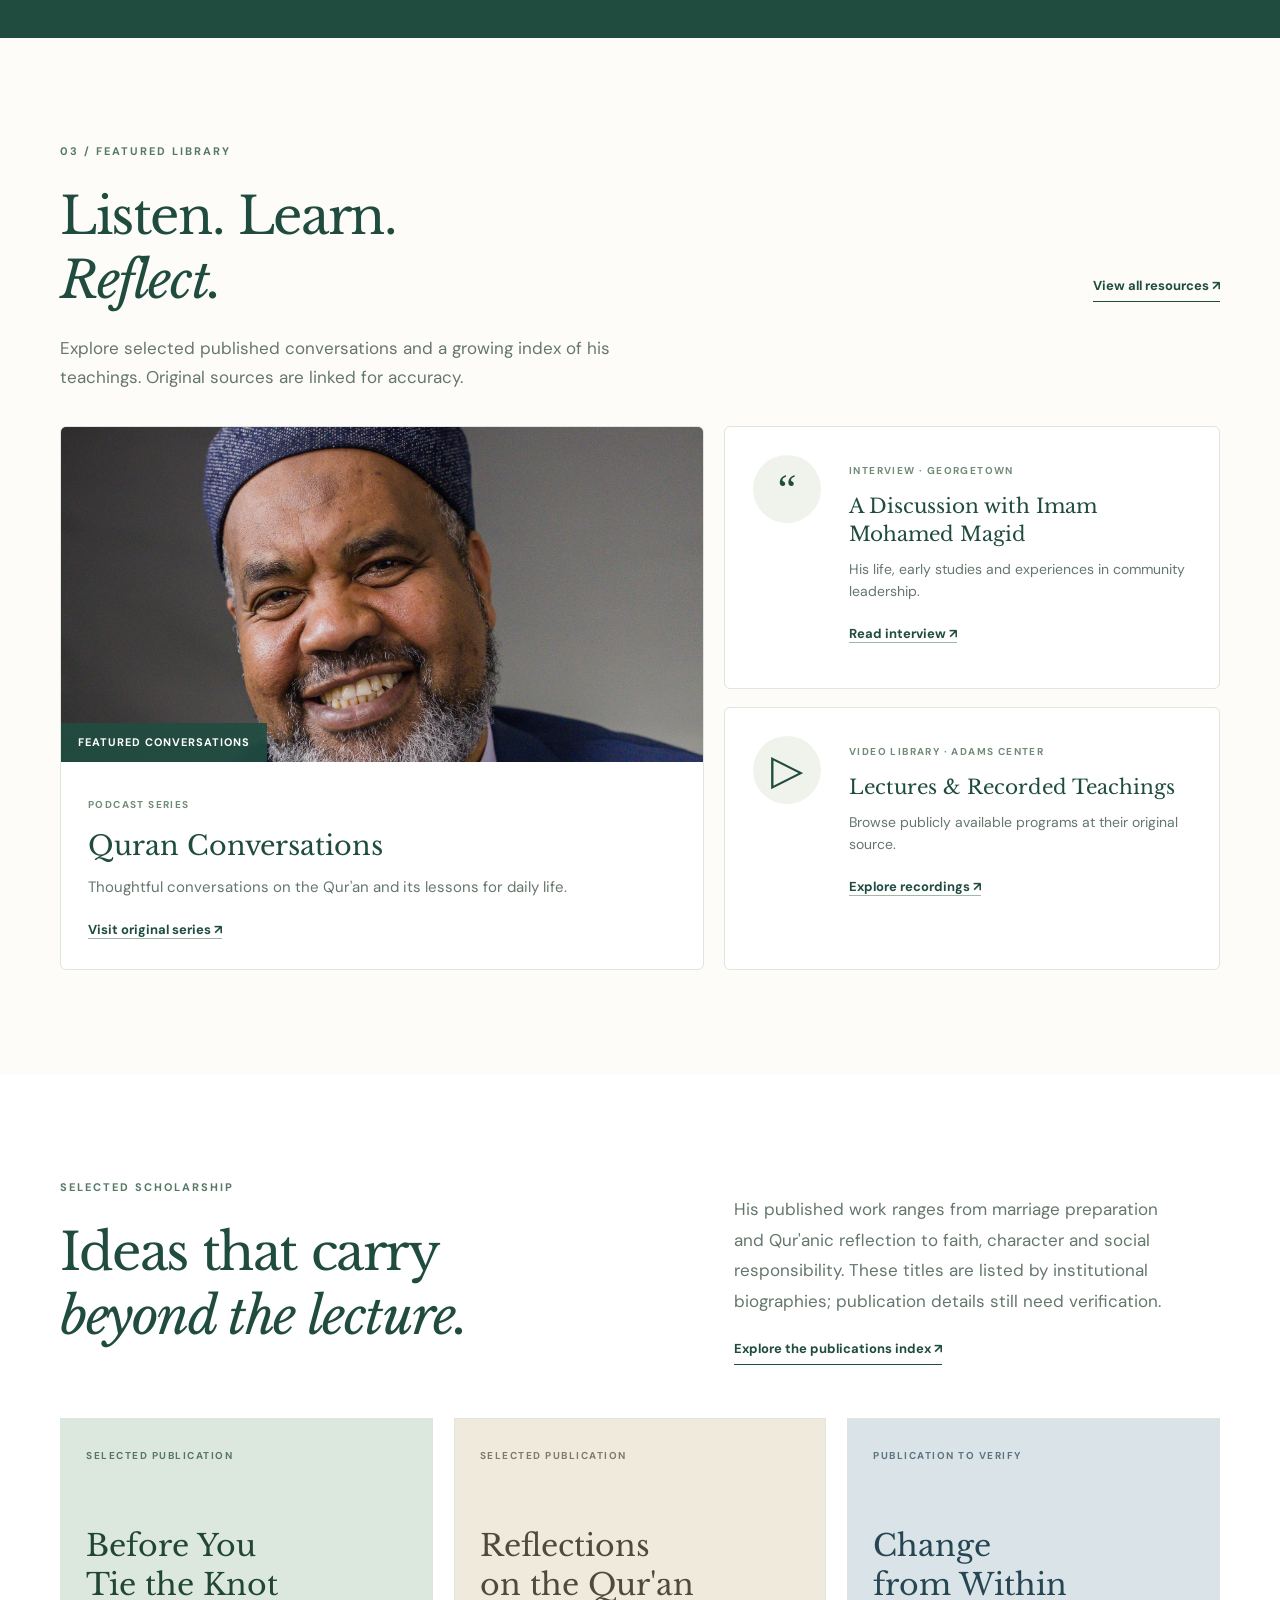
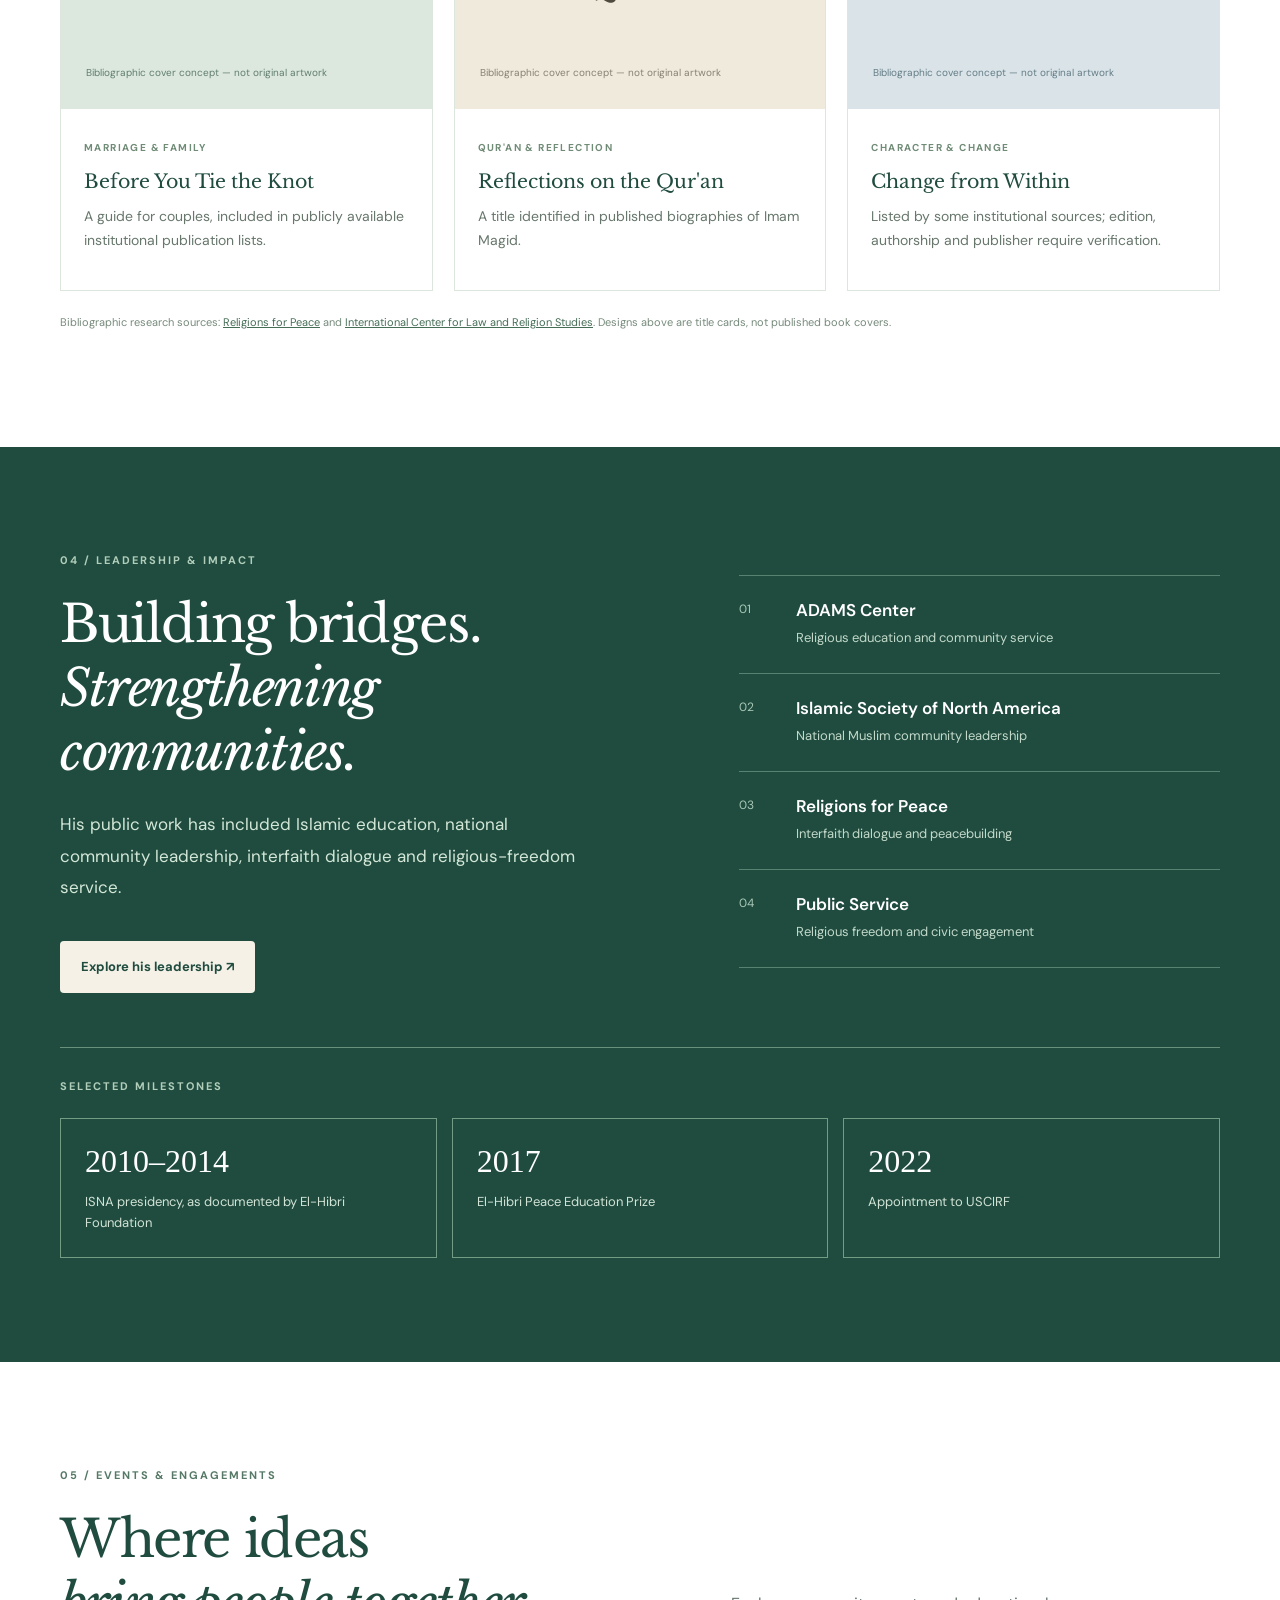
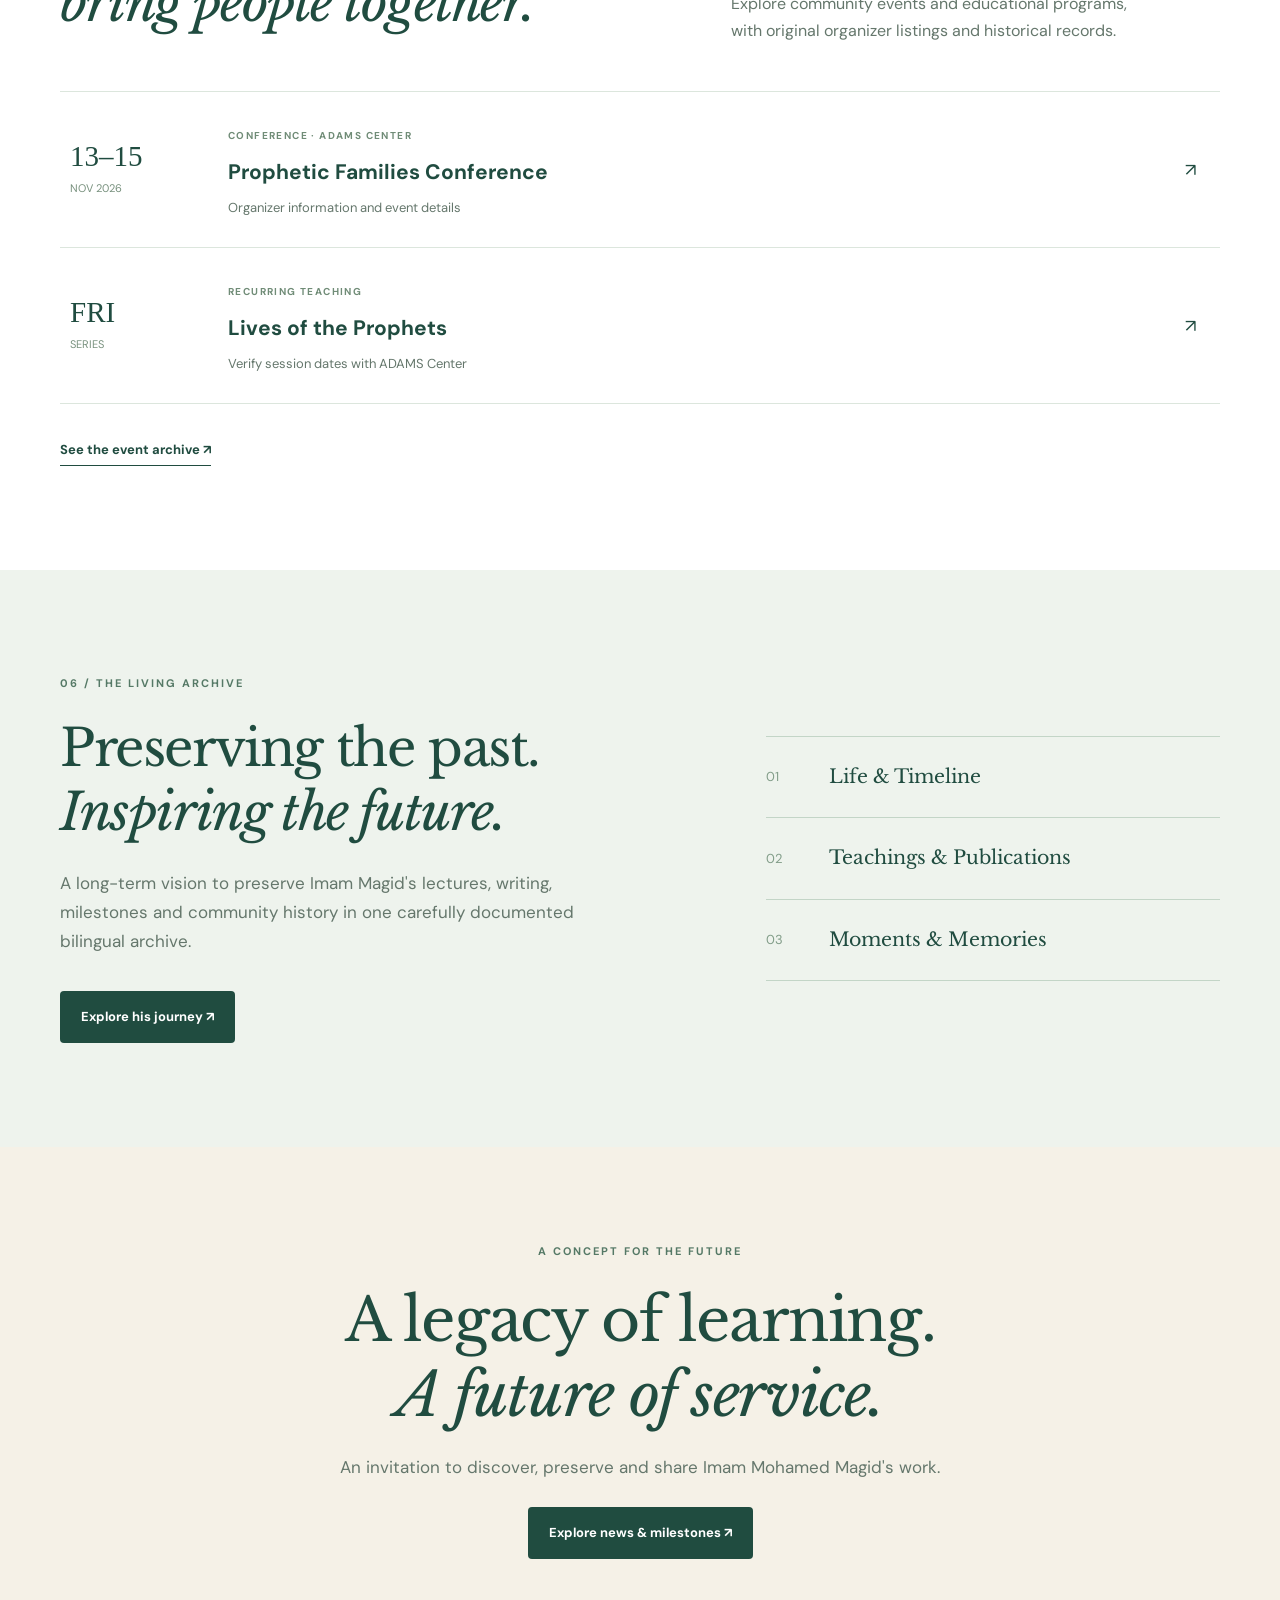
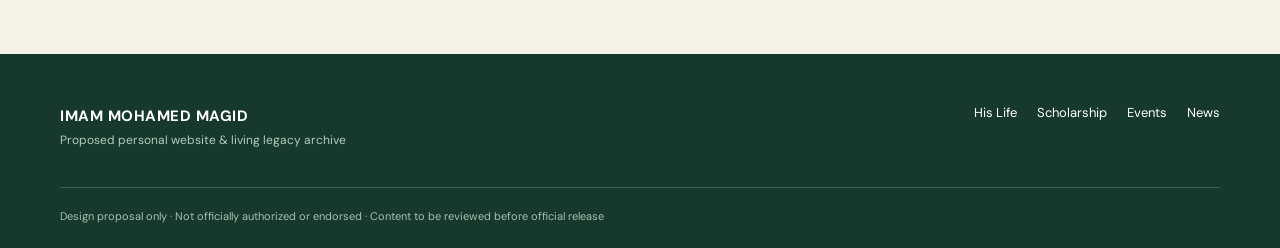
==== commit 60061998: "Replace mobile emoji arrows with clean CSS navigation arrows" ====
--- a/index.html
+++ b/index.html
@@ -48,10 +48,10 @@
 <div class="scholarship-content">
 <a class="scholarship-feature" href="resources.html"><span class="scholarship-feature-label" data-i="scholarFeatureLabel">EXPLORE THE COLLECTION</span><span class="scholarship-feature-title" data-i="scholarFeatureTitle">A library of teachings,<br>conversations & reflections.</span><span class="scholarship-feature-description" data-i="scholarFeatureDesc">Discover recorded talks, interviews, podcasts and selected publications, organized for thoughtful exploration.</span><span class="scholarship-feature-action" data-i="scholarFeatureAction">Browse the library <span aria-hidden="true">↗︎</span></span></a>
 <div class="scholarship-topics" aria-label="Teaching themes">
-<a href="resources.html?topic=quran" class="scholarship-row"><span class="scholarship-number">01</span><span class="scholarship-row-text"><strong data-i="topic1">Qur'an & Reflection</strong><small data-i="topicDetail1">Understanding and reflecting on revelation</small></span><span class="scholarship-chevron" aria-hidden="true">↗︎</span></a>
-<a href="resources.html?topic=family" class="scholarship-row"><span class="scholarship-number">02</span><span class="scholarship-row-text"><strong data-i="topic2">Marriage & Family</strong><small data-i="topicDetail2">Nurturing healthy relationships and family life</small></span><span class="scholarship-chevron" aria-hidden="true">↗︎</span></a>
-<a href="resources.html?topic=spirituality" class="scholarship-row"><span class="scholarship-number">03</span><span class="scholarship-row-text"><strong data-i="topic3">Faith & Spirituality</strong><small data-i="topicDetail3">Developing character, purpose and inner growth</small></span><span class="scholarship-chevron" aria-hidden="true">↗︎</span></a>
-<a href="resources.html?topic=community" class="scholarship-row"><span class="scholarship-number">04</span><span class="scholarship-row-text"><strong data-i="topic4">Character & Community</strong><small data-i="topicDetail4">Service, compassion and building understanding</small></span><span class="scholarship-chevron" aria-hidden="true">↗︎</span></a>
+<a href="resources.html?topic=quran" class="scholarship-row"><span class="scholarship-number">01</span><span class="scholarship-row-text"><strong data-i="topic1">Qur'an & Reflection</strong><small data-i="topicDetail1">Understanding and reflecting on revelation</small></span><span class="scholarship-chevron" aria-hidden="true"></span></a>
+<a href="resources.html?topic=family" class="scholarship-row"><span class="scholarship-number">02</span><span class="scholarship-row-text"><strong data-i="topic2">Marriage & Family</strong><small data-i="topicDetail2">Nurturing healthy relationships and family life</small></span><span class="scholarship-chevron" aria-hidden="true"></span></a>
+<a href="resources.html?topic=spirituality" class="scholarship-row"><span class="scholarship-number">03</span><span class="scholarship-row-text"><strong data-i="topic3">Faith & Spirituality</strong><small data-i="topicDetail3">Developing character, purpose and inner growth</small></span><span class="scholarship-chevron" aria-hidden="true"></span></a>
+<a href="resources.html?topic=community" class="scholarship-row"><span class="scholarship-number">04</span><span class="scholarship-row-text"><strong data-i="topic4">Character & Community</strong><small data-i="topicDetail4">Service, compassion and building understanding</small></span><span class="scholarship-chevron" aria-hidden="true"></span></a>
 </div></div></div></section>
 
 <section class="section media" id="media"><div class="container">
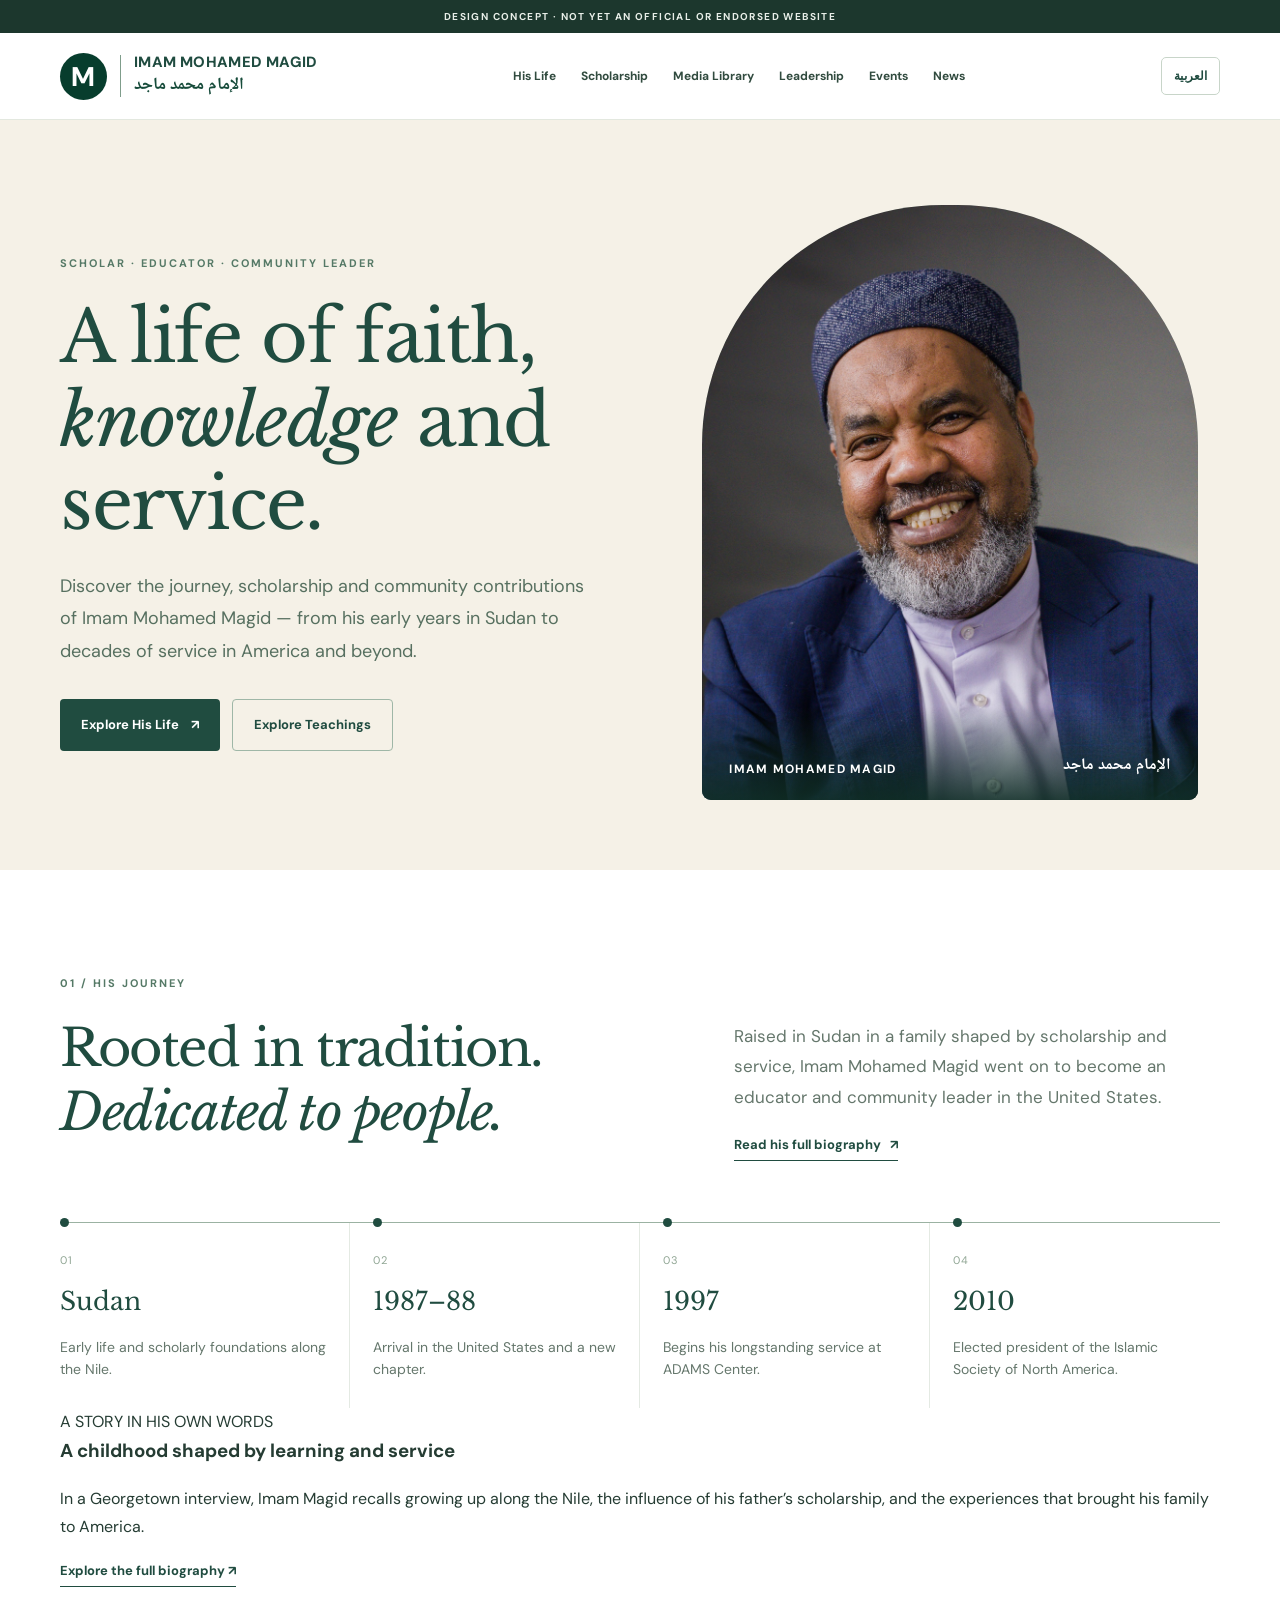
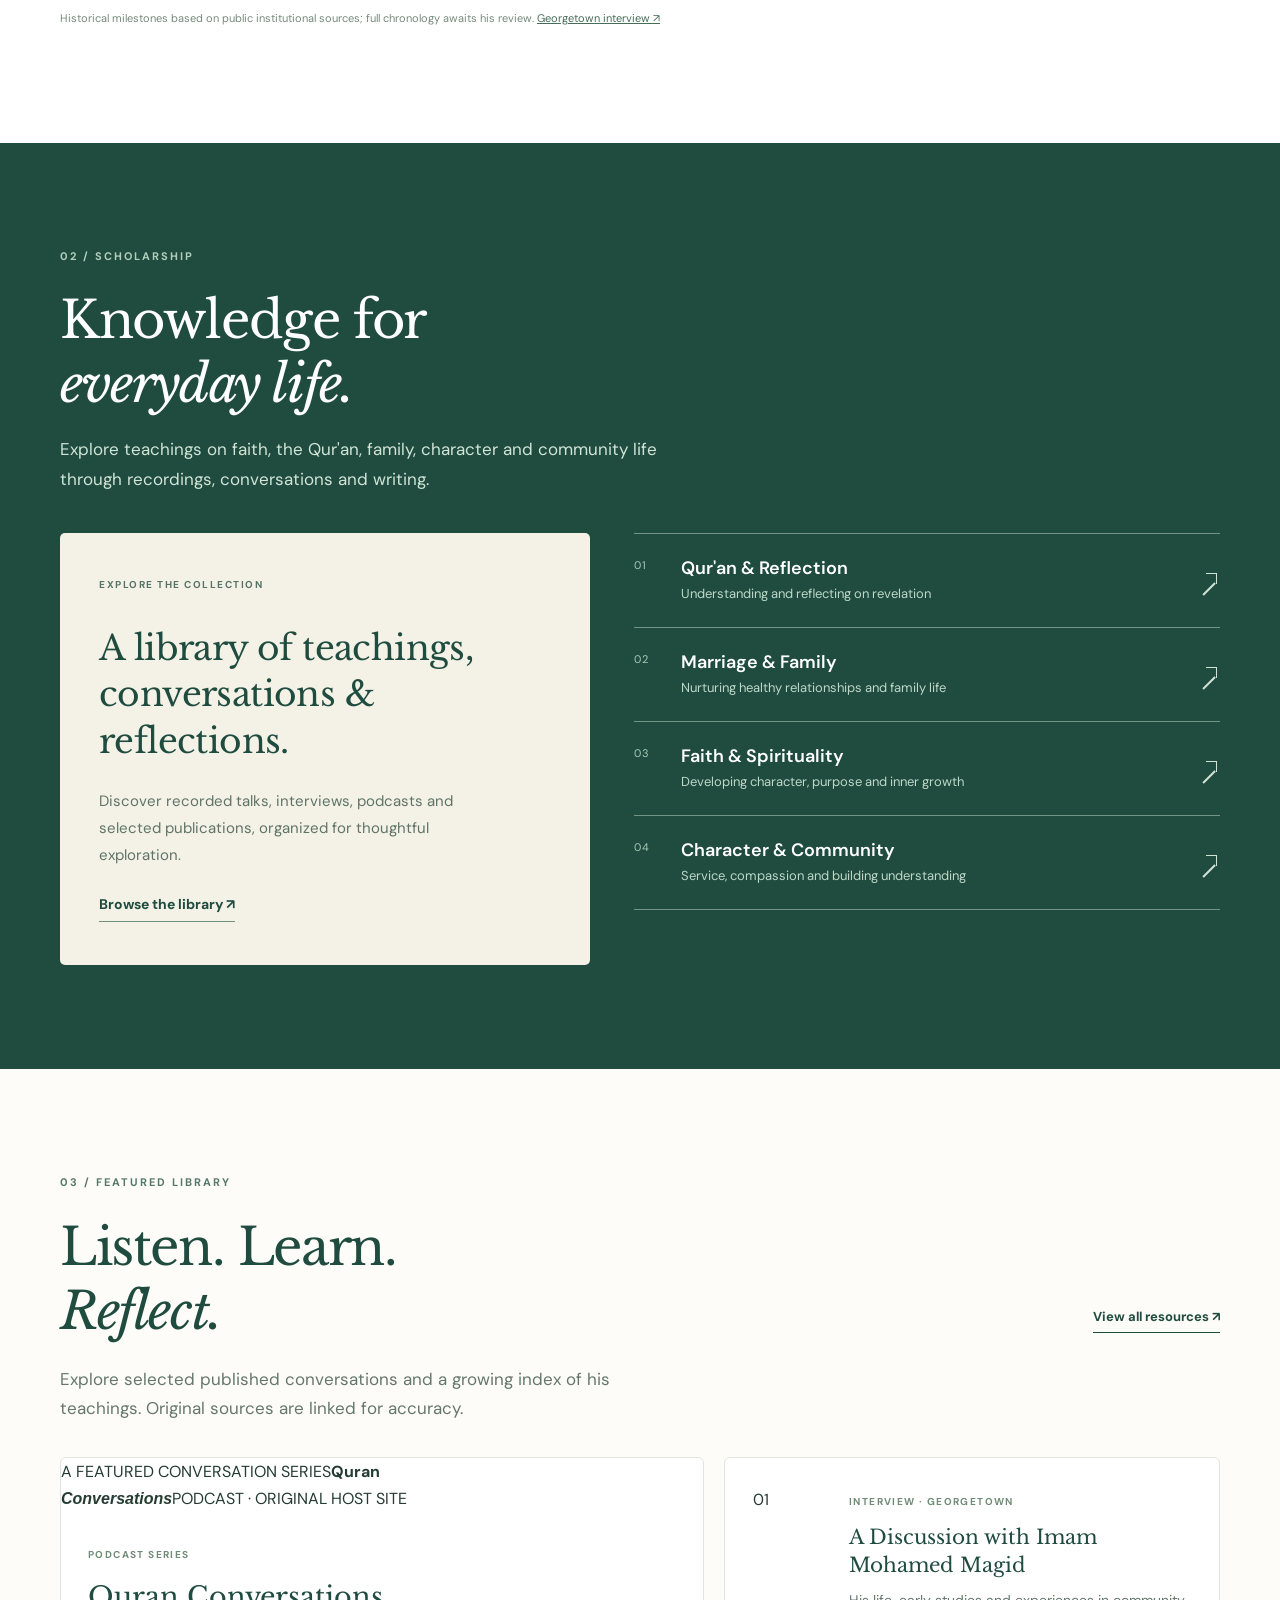
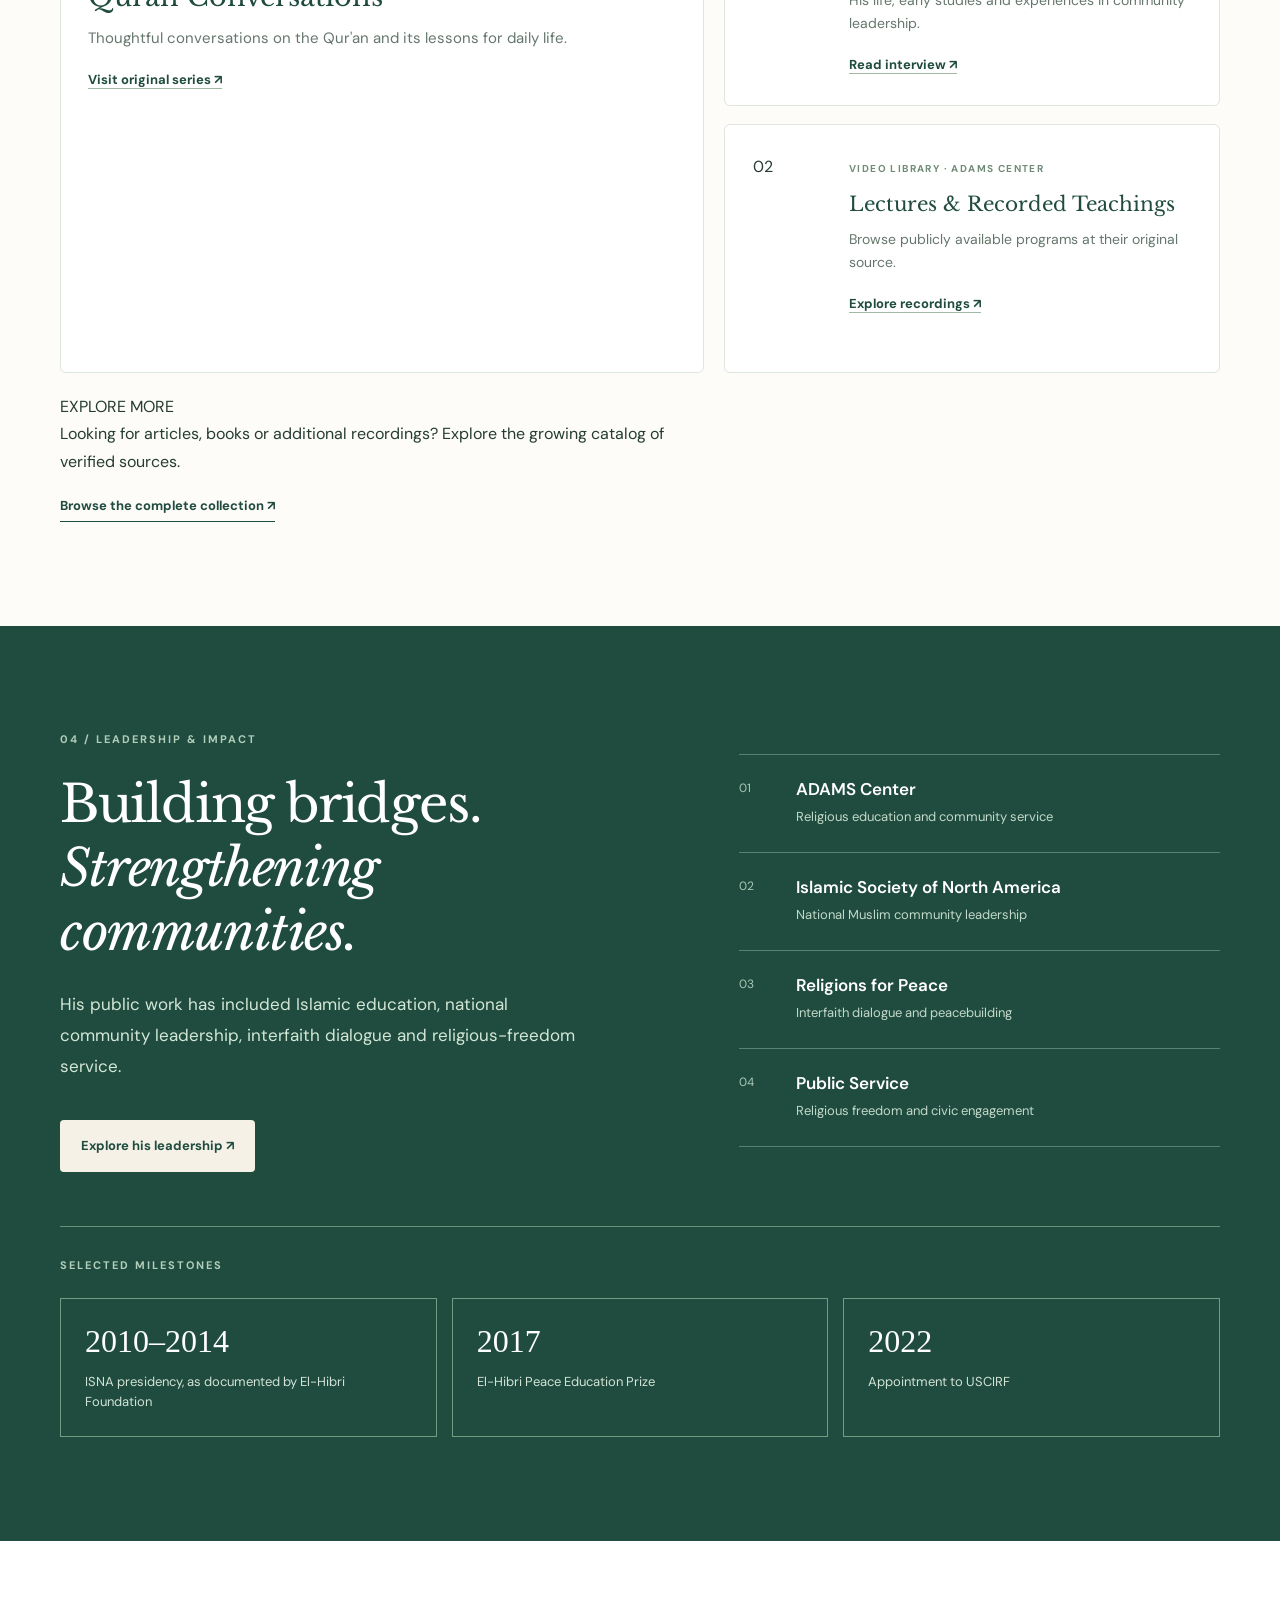
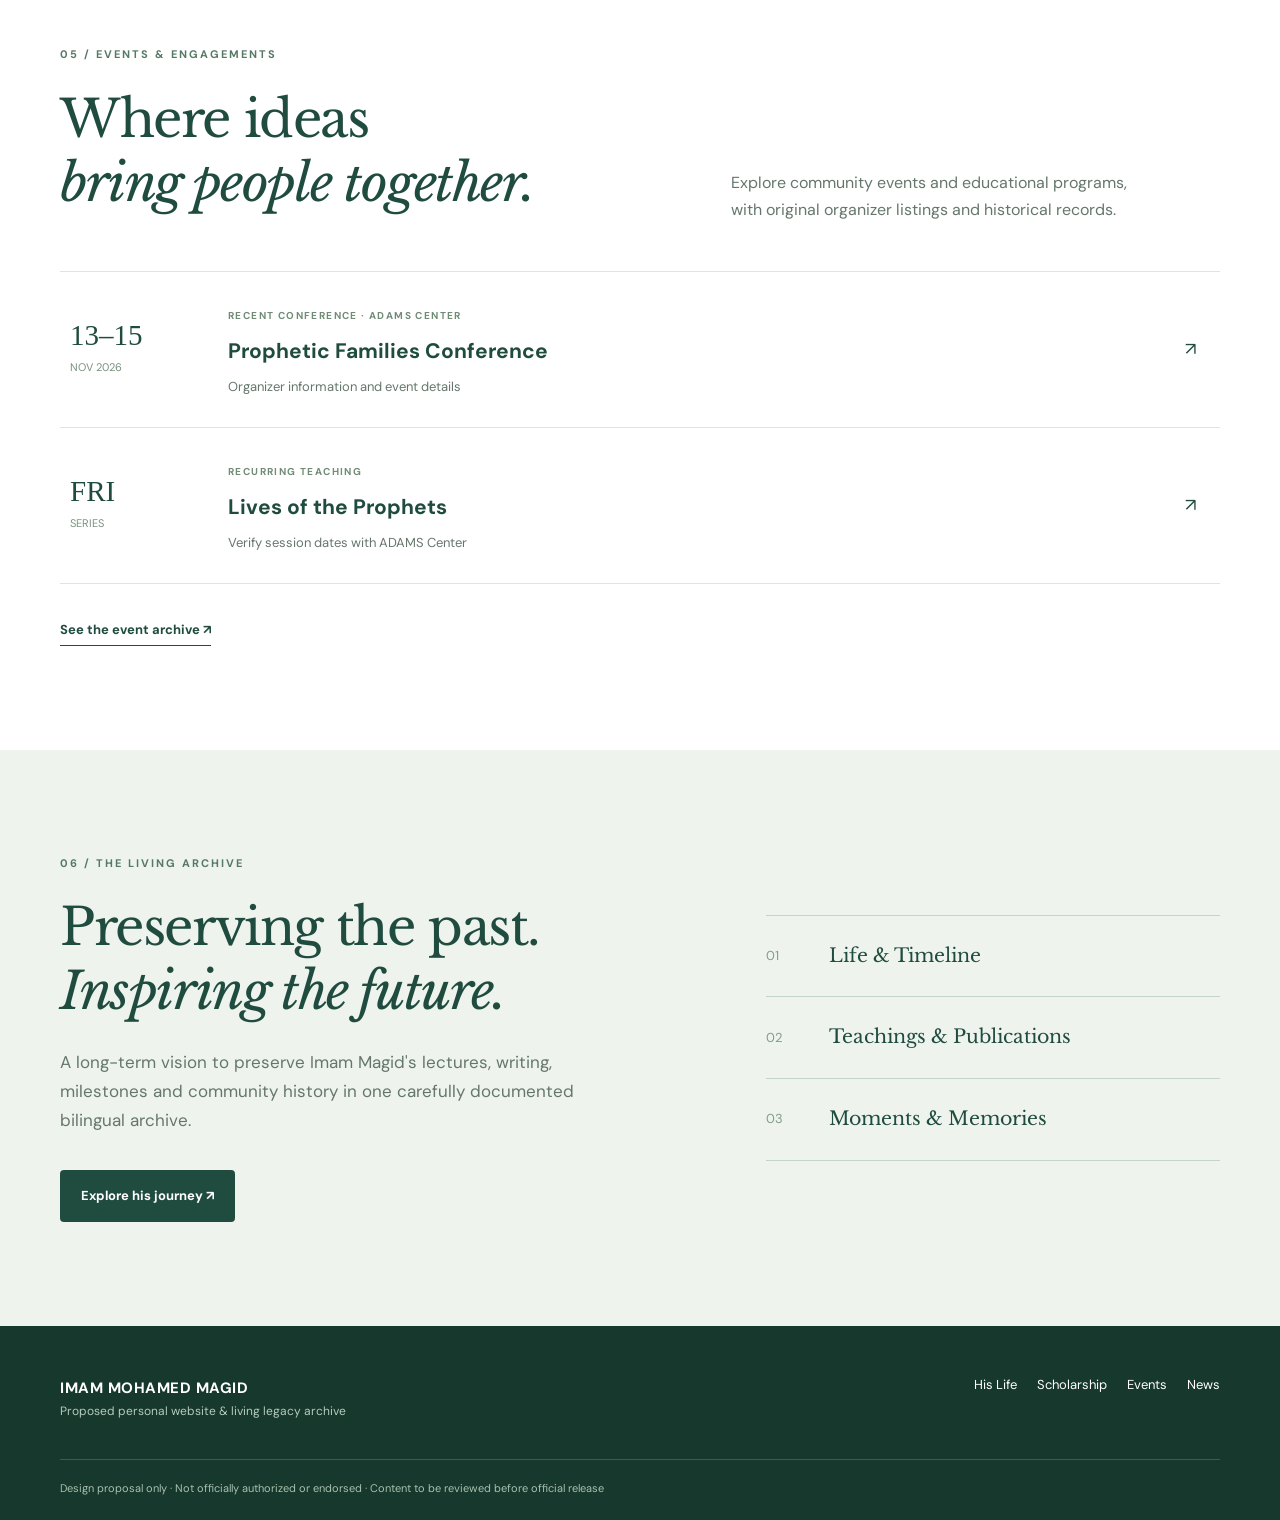
==== commit fdc3cb25: "Streamline homepage and remove repeated portraits and publication placeholders" ====
--- a/index.html
+++ b/index.html
@@ -31,7 +31,7 @@
 </div>
 <div class="hero-photo"><img src="assets/imam-magid-portrait.JPG" alt="Portrait of Imam Mohamed Magid" width="1102" height="1376" fetchpriority="high"><div class="photo-tag">IMAM MOHAMED MAGID <span>الإمام محمد ماجد</span></div></div>
 </div></section>
-<div class="section-marker"><div class="container"><span>HIS LIFE</span><span class="marker-rule"></span><span>HIS TEACHINGS</span><span class="marker-rule"></span><span>HIS LEGACY</span></div></div>
+
 
 <section class="section journey" id="about"><div class="container">
 <div class="section-intro"><div><span class="eyebrow" data-i="storyOverline">01 / HIS JOURNEY</span><h2 data-i="storyTitle">Rooted in tradition.<br><em>Dedicated to people.</em></h2></div><div class="intro-aside"><p data-i="storyCopy">Raised in Sudan in a family shaped by scholarship and service, Imam Mohamed Magid went on to become an educator and community leader in the United States.</p><a class="text-link" href="biography.html" data-i="storyLink">Read his full biography <span aria-hidden="true">↗︎</span></a></div></div>
@@ -40,9 +40,10 @@
 <article class="moment"><span class="moment-no">02</span><strong>1987–88</strong><p data-i="americaDesc">Arrival in the United States and a new chapter.</p></article>
 <article class="moment"><span class="moment-no">03</span><strong>1997</strong><p data-i="adamsDesc">Begins his longstanding service at ADAMS Center.</p></article>
 <article class="moment"><span class="moment-no">04</span><strong>2010</strong><p data-i="isnaDesc">Elected president of the Islamic Society of North America.</p></article>
-</div></div><p class="source-note">Historical milestones based on public institutional sources; full chronology awaits his review. <a href="https://berkleycenter.georgetown.edu/interviews/a-discussion-with-imam-mohamed-magid-executive-imam-of-all-dulles-area-muslim-society-center" target="_blank" rel="noopener noreferrer">Georgetown interview ↗︎</a></p>
+</div></div><div class="journey-note"><div><span class="journey-note-eyebrow" data-i="journeyNoteTag">A STORY IN HIS OWN WORDS</span><h3 data-i="journeyNoteTitle">A childhood shaped by learning and service</h3></div><div><p data-i="journeyNoteText">In a Georgetown interview, Imam Magid recalls growing up along the Nile, the influence of his father’s scholarship, and the experiences that brought his family to America.</p><a class="text-link" href="biography.html" data-i="journeyNoteLink">Explore the full biography ↗︎</a></div></div>
+<p class="source-note">Historical milestones based on public institutional sources; full chronology awaits his review. <a href="https://berkleycenter.georgetown.edu/interviews/a-discussion-with-imam-mohamed-magid-executive-imam-of-all-dulles-area-muslim-society-center" target="_blank" rel="noopener noreferrer">Georgetown interview ↗︎</a></p>
 </div></section>
-<section class="story-feature" aria-labelledby="story-feature-heading"><div class="container story-feature-layout"><div class="story-photo"><img src="assets/imam-magid-portrait.JPG" alt="Imam Mohamed Magid — portrait for the proposed biography" loading="lazy" width="1102" height="1376"><div class="story-photo-label">FROM SUDAN TO NORTHERN VIRGINIA</div></div><div class="story-feature-copy"><span class="eyebrow" data-i="storyFeatureTag">THE STORY BEHIND THE SCHOLAR</span><h2 id="story-feature-heading" data-i="storyFeatureTitle">A childhood shaped by education and compassion.</h2><p data-i="storyFeature1">In a 2022 Georgetown University interview, Imam Magid remembers a village on the Nile where families valued education despite limited resources. He describes a home where Islamic teaching went hand in hand with serving neighbors in need.</p><p data-i="storyFeature2">His journey to America began when his father traveled for medical treatment. He later studied sociology and psychology at the University of Maryland and joined ADAMS Center in 1997.</p><a class="text-link" href="biography.html" data-i="storyFeatureLink">Discover the fuller story ↗︎</a><p class="story-attribution">Based on <a href="https://berkleycenter.georgetown.edu/interviews/a-discussion-with-imam-mohamed-magid-executive-imam-of-all-dulles-area-muslim-society-center" target="_blank" rel="noopener noreferrer">his first-person Georgetown interview (2022)</a>. Historical material is subject to review.</p></div></div></section>
+
 <section class="section teachings teachings-refined" id="teachings"><div class="container">
 <div class="scholarship-head"><span class="eyebrow eyebrow-light" data-i="teachingOverline">02 / SCHOLARSHIP</span><h2 data-i="teachingTitle">Knowledge for<br><em>everyday life.</em></h2><p data-i="teachingIntro">Explore teachings on faith, the Qur'an, family, character and community life through recordings, conversations and writing.</p></div>
 <div class="scholarship-content">
@@ -58,27 +59,23 @@
 <div class="media-header"><div><span class="eyebrow" data-i="mediaOverline">03 / FEATURED LIBRARY</span><h2 data-i="mediaTitle">Listen. Learn.<br><em>Reflect.</em></h2></div><a href="resources.html" class="text-link media-all">View all resources ↗︎</a></div>
 <p class="media-lead" data-i="mediaIntro">Explore selected published conversations and a growing index of his teachings. Original sources are linked for accuracy.</p>
 <div class="feature-grid">
-<a class="feature-card feature-primary" href="https://www.daliamogahed.com/podcast" target="_blank" rel="noopener noreferrer"><div class="feature-photo"><img src="assets/imam-magid-portrait.JPG" alt="Imam Mohamed Magid" loading="lazy" width="1102" height="1376"><span class="feature-image-label">FEATURED CONVERSATIONS</span></div><div class="feature-info"><span class="content-type">PODCAST SERIES</span><h3>Quran Conversations</h3><p>Thoughtful conversations on the Qur'an and its lessons for daily life.</p><span class="feature-open">Visit original series ↗︎</span></div></a>
-<div class="feature-side"><a class="side-card" href="https://berkleycenter.georgetown.edu/interviews/a-discussion-with-imam-mohamed-magid-executive-imam-of-all-dulles-area-muslim-society-center" target="_blank" rel="noopener noreferrer"><span class="side-icon">“</span><div><span class="content-type">INTERVIEW · GEORGETOWN</span><h3>A Discussion with Imam Mohamed Magid</h3><p>His life, early studies and experiences in community leadership.</p><span class="feature-open">Read interview ↗︎</span></div></a>
-<a class="side-card" href="https://adamscenter.org/live-tv/" target="_blank" rel="noopener noreferrer"><span class="side-icon">▷</span><div><span class="content-type">VIDEO LIBRARY · ADAMS CENTER</span><h3>Lectures & Recorded Teachings</h3><p>Browse publicly available programs at their original source.</p><span class="feature-open">Explore recordings ↗︎</span></div></a></div>
-</div></div></section>
-<section class="section publications" id="publications"><div class="container"><div class="section-intro"><div><span class="eyebrow" data-i="publicationTag">SELECTED SCHOLARSHIP</span><h2 data-i="publicationTitle">Ideas that carry<br><em>beyond the lecture.</em></h2></div><div class="intro-aside"><p data-i="publicationIntro">His published work ranges from marriage preparation and Qur'anic reflection to faith, character and social responsibility. These titles are listed by institutional biographies; publication details still need verification.</p><a class="text-link" href="resources.html" data-i="publicationLink">Explore the publications index ↗︎</a></div></div><div class="publication-grid">
-<article class="publication"><div class="publication-cover cover-a"><span>SELECTED PUBLICATION</span><strong>Before You<br>Tie the Knot</strong><small>Bibliographic cover concept — not original artwork</small></div><div class="publication-copy"><span class="content-type">MARRIAGE & FAMILY</span><h3>Before You Tie the Knot</h3><p data-i="book1Desc">A guide for couples, included in publicly available institutional publication lists.</p></div></article>
-<article class="publication"><div class="publication-cover cover-b"><span>SELECTED PUBLICATION</span><strong>Reflections<br>on the Qur'an</strong><small>Bibliographic cover concept — not original artwork</small></div><div class="publication-copy"><span class="content-type">QUR'AN & REFLECTION</span><h3>Reflections on the Qur'an</h3><p data-i="book2Desc">A title identified in published biographies of Imam Magid.</p></div></article>
-<article class="publication"><div class="publication-cover cover-c"><span>PUBLICATION TO VERIFY</span><strong>Change<br>from Within</strong><small>Bibliographic cover concept — not original artwork</small></div><div class="publication-copy"><span class="content-type">CHARACTER & CHANGE</span><h3>Change from Within</h3><p data-i="book3Desc">Listed by some institutional sources; edition, authorship and publisher require verification.</p></div></article>
-</div><p class="source-note">Bibliographic research sources: <a href="https://www.rfp.org/leadership_member/imam-mohamed-magid/" target="_blank" rel="noopener noreferrer">Religions for Peace</a> and <a href="https://www.iclrs.org/blurb/mohamed-hag-magid/" target="_blank" rel="noopener noreferrer">International Center for Law and Religion Studies</a>. Designs above are title cards, not published book covers.</p></div></section>
+<a class="feature-card feature-primary" href="https://www.daliamogahed.com/podcast" target="_blank" rel="noopener noreferrer"><div class="feature-art"><span class="feature-art-kicker" data-i="mediaVisualTag">A FEATURED CONVERSATION SERIES</span><strong>Quran<br><em>Conversations</em></strong><span class="feature-art-footer" data-i="mediaVisualFoot">PODCAST · ORIGINAL HOST SITE</span></div><div class="feature-info"><span class="content-type">PODCAST SERIES</span><h3>Quran Conversations</h3><p>Thoughtful conversations on the Qur'an and its lessons for daily life.</p><span class="feature-open">Visit original series ↗︎</span></div></a>
+<div class="feature-side"><a class="side-card" href="https://berkleycenter.georgetown.edu/interviews/a-discussion-with-imam-mohamed-magid-executive-imam-of-all-dulles-area-muslim-society-center" target="_blank" rel="noopener noreferrer"><span class="side-index">01</span><div><span class="content-type">INTERVIEW · GEORGETOWN</span><h3>A Discussion with Imam Mohamed Magid</h3><p>His life, early studies and experiences in community leadership.</p><span class="feature-open">Read interview ↗︎</span></div></a>
+<a class="side-card" href="https://adamscenter.org/live-tv/" target="_blank" rel="noopener noreferrer"><span class="side-index">02</span><div><span class="content-type">VIDEO LIBRARY · ADAMS CENTER</span><h3>Lectures & Recorded Teachings</h3><p>Browse publicly available programs at their original source.</p><span class="feature-open">Explore recordings ↗︎</span></div></a></div>
+<div class="media-library-link"><span data-i="mediaMoreLabel">EXPLORE MORE</span><p data-i="mediaMoreText">Looking for articles, books or additional recordings? Explore the growing catalog of verified sources.</p><a class="text-link" href="resources.html" data-i="mediaMoreAction">Browse the complete collection ↗︎</a></div></div></section>
+
 <section class="section leadership" id="leadership"><div class="container leadership-layout"><div><span class="eyebrow eyebrow-light" data-i="impactOverline">04 / LEADERSHIP & IMPACT</span><h2 data-i="impactTitle">Building bridges.<br><em>Strengthening communities.</em></h2><p data-i="impactText">His public work has included Islamic education, national community leadership, interfaith dialogue and religious-freedom service.</p><a class="btn btn-cream" href="https://www.rfp.org/leadership_member/imam-mohamed-magid/" target="_blank" rel="noopener noreferrer" data-i="impactBtn">Explore his leadership ↗︎</a></div><div class="leadership-list"><div><span>01</span><div><strong>ADAMS Center</strong><small>Religious education and community service</small></div></div><div><span>02</span><div><strong>Islamic Society of North America</strong><small>National Muslim community leadership</small></div></div><div><span>03</span><div><strong>Religions for Peace</strong><small>Interfaith dialogue and peacebuilding</small></div></div><div><span>04</span><div><strong>Public Service</strong><small>Religious freedom and civic engagement</small></div></div></div><div class="impact-evidence"><span class="eyebrow eyebrow-light" data-i="impactEvidenceTag">SELECTED MILESTONES</span><div class="impact-evidence-grid"><a href="https://www.elhibrifoundation.org/board-of-trustees/mohamed-magid" target="_blank" rel="noopener noreferrer"><strong>2010–2014</strong><span data-i="impactEvidence1">ISNA presidency, as documented by El-Hibri Foundation</span></a><a href="https://www.iclrs.org/blurb/mohamed-hag-magid/" target="_blank" rel="noopener noreferrer"><strong>2017</strong><span data-i="impactEvidence2">El-Hibri Peace Education Prize</span></a><a href="https://www.uscirf.gov/release-statements/uscirf-welcomes-president-joe-bidens-appointment-mohamed-hag-magid-us-commission" target="_blank" rel="noopener noreferrer"><strong>2022</strong><span data-i="impactEvidence3">Appointment to USCIRF</span></a></div></div></div></section>
 
 <section class="section events" id="events"><div class="container">
 <div class="events-top"><div><span class="eyebrow" data-i="eventOverline">05 / EVENTS & ENGAGEMENTS</span><h2 data-i="eventTitle">Where ideas<br><em>bring people together.</em></h2></div><p data-i="eventText">Explore community events and educational programs, with original organizer listings and historical records.</p></div>
-<div class="event-items"><a href="https://adamscenter.org/event/prophetic-families-conference-2026-pre-registration/" class="event-item" target="_blank" rel="noopener noreferrer"><div class="event-date"><strong>13–15</strong><span>NOV 2026</span></div><div><span class="content-type">CONFERENCE · ADAMS CENTER</span><h3>Prophetic Families Conference</h3><p>Organizer information and event details</p></div><span class="event-arrow">↗︎</span></a>
+<div class="event-items"><a href="https://adamscenter.org/event/prophetic-families-conference-2026-pre-registration/" class="event-item" target="_blank" rel="noopener noreferrer"><div class="event-date"><strong>13–15</strong><span>NOV 2026</span></div><div><span class="content-type" data-i="pastConference">RECENT CONFERENCE · ADAMS CENTER</span><h3>Prophetic Families Conference</h3><p>Organizer information and event details</p></div><span class="event-arrow">↗︎</span></a>
 <a href="https://adamscenter.org/event/lives-of-the-prophets-weekly-revival-with-imam-mohamed-magid/" class="event-item" target="_blank" rel="noopener noreferrer"><div class="event-date"><strong>FRI</strong><span>SERIES</span></div><div><span class="content-type">RECURRING TEACHING</span><h3>Lives of the Prophets</h3><p>Verify session dates with ADAMS Center</p></div><span class="event-arrow">↗︎</span></a></div>
 <a href="events.html" class="text-link">See the event archive ↗︎</a>
 </div></section>
 
 <section class="legacy section" id="archive"><div class="container legacy-layout"><div><span class="eyebrow" data-i="archiveOverline">06 / THE LIVING ARCHIVE</span><h2 data-i="archiveTitle">Preserving the past.<br><em>Inspiring the future.</em></h2><p data-i="archiveText">A long-term vision to preserve Imam Magid's lectures, writing, milestones and community history in one carefully documented bilingual archive.</p><a class="btn btn-primary" href="biography.html">Explore his journey ↗︎</a></div><div class="legacy-list"><div><span>01</span><strong data-i="archive1">Life & Timeline</strong></div><div><span>02</span><strong data-i="archive2">Teachings & Publications</strong></div><div><span>03</span><strong data-i="archive3">Moments & Memories</strong></div></div></div></section>
 
-<section class="closing"><div class="container"><div class="eyebrow">A CONCEPT FOR THE FUTURE</div><h2 data-i="closingTitle">A legacy of learning.<br><em>A future of service.</em></h2><p data-i="closingText">An invitation to discover, preserve and share Imam Mohamed Magid's work.</p><a class="btn btn-primary" href="news.html">Explore news & milestones ↗︎</a></div></section>
+
 </main>
 <footer><div class="container footer-grid"><div><strong>IMAM MOHAMED MAGID</strong><p>Proposed personal website & living legacy archive</p></div><div class="footer-links"><a href="biography.html">His Life</a><a href="resources.html">Scholarship</a><a href="events.html">Events</a><a href="news.html">News</a></div></div><div class="container footer-bottom">Design proposal only · Not officially authorized or endorsed · Content to be reviewed before official release</div></footer>
 <script src="script.js"></script>
--- a/homepage-v5.css
+++ b/homepage-v5.css
@@ -304,3 +304,10 @@
 .scholarship-row-text small{font-size:12px}
 .scholarship-number{font-size:10px}
 }
+
+/* Reliable drawn arrows; avoids iOS blue emoji presentation */
+.scholarship-chevron{display:block;position:relative;width:20px;height:20px;font-size:0!important}
+.scholarship-chevron::before{content:"";position:absolute;top:3px;right:1px;width:10px;height:10px;border-top:1.7px solid currentColor;border-right:1.7px solid currentColor}
+.scholarship-chevron::after{content:"";position:absolute;width:17px;height:1.7px;right:3px;top:12px;background:currentColor;transform:rotate(-45deg);transform-origin:right center}
+html[dir=rtl] .scholarship-chevron{transform:scaleX(-1)}
+.scholarship-row:focus-visible{outline:2px solid #d6e9d2;outline-offset:4px}
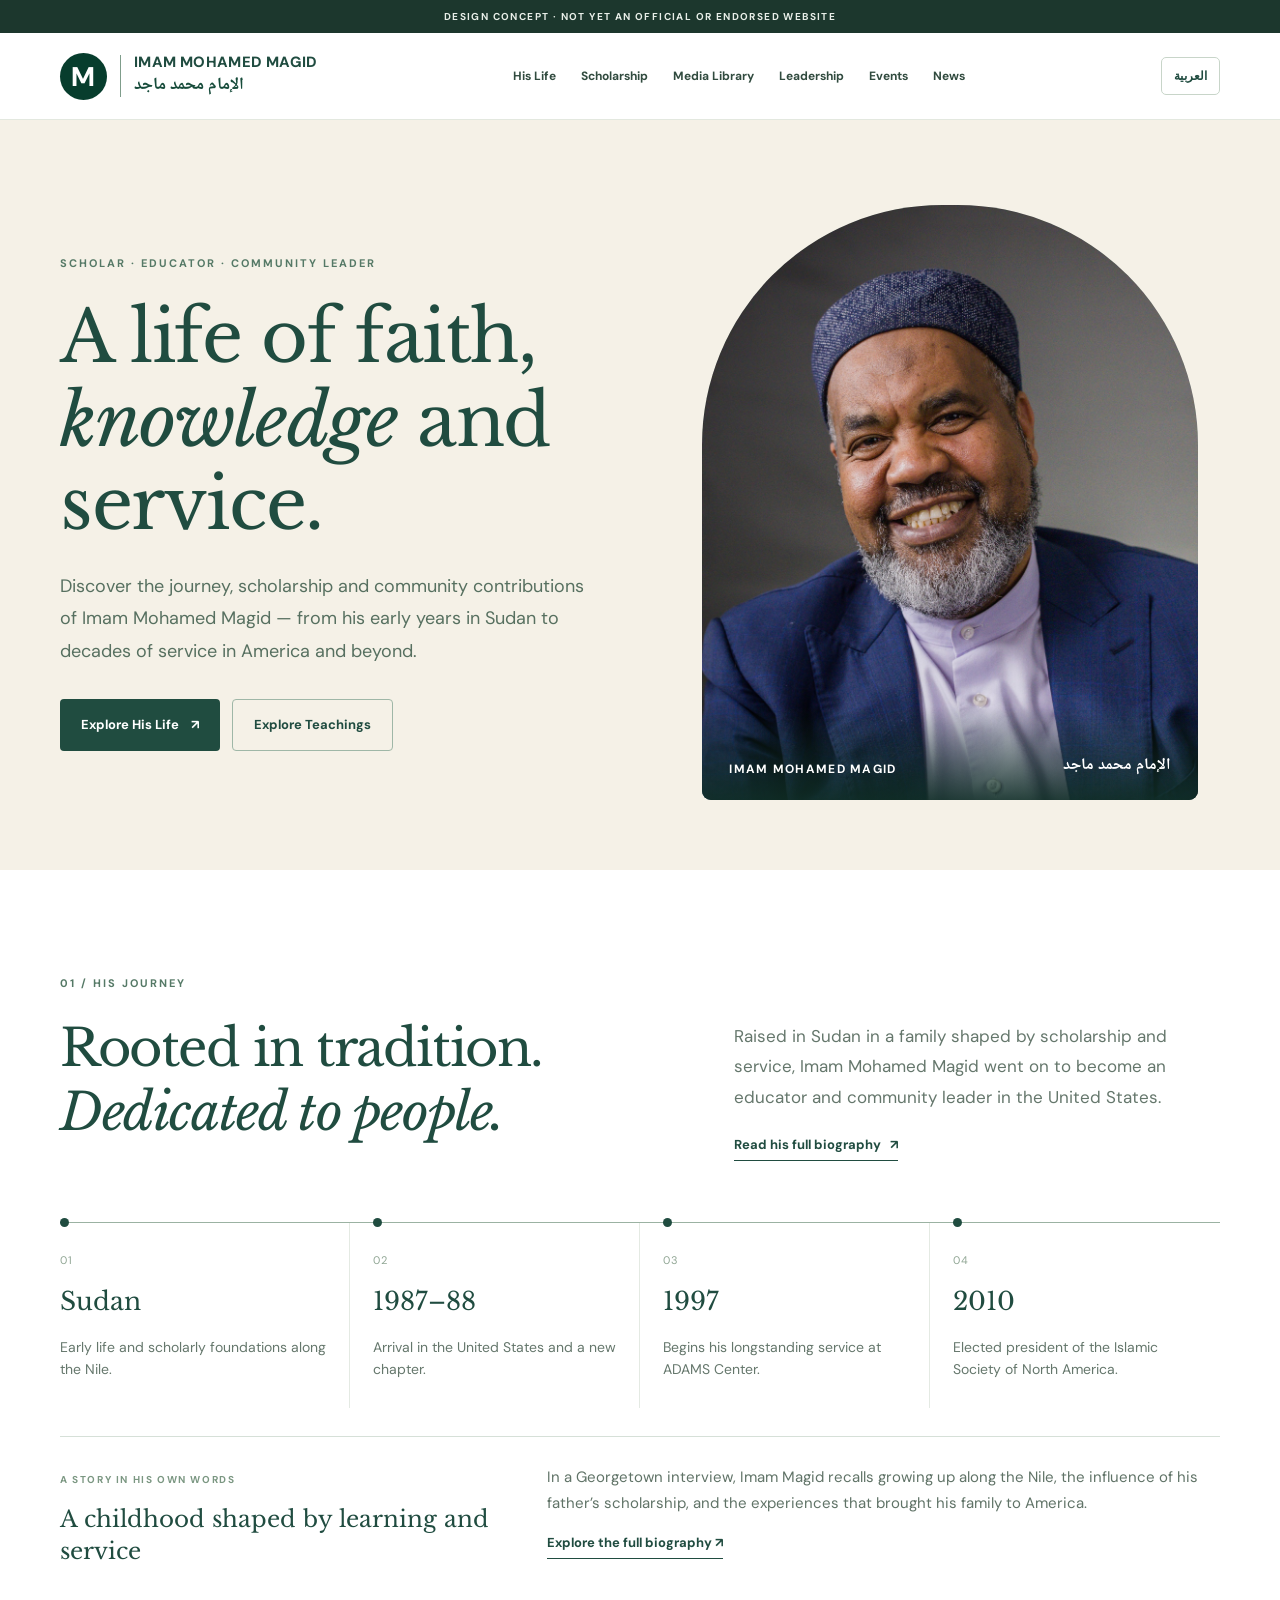
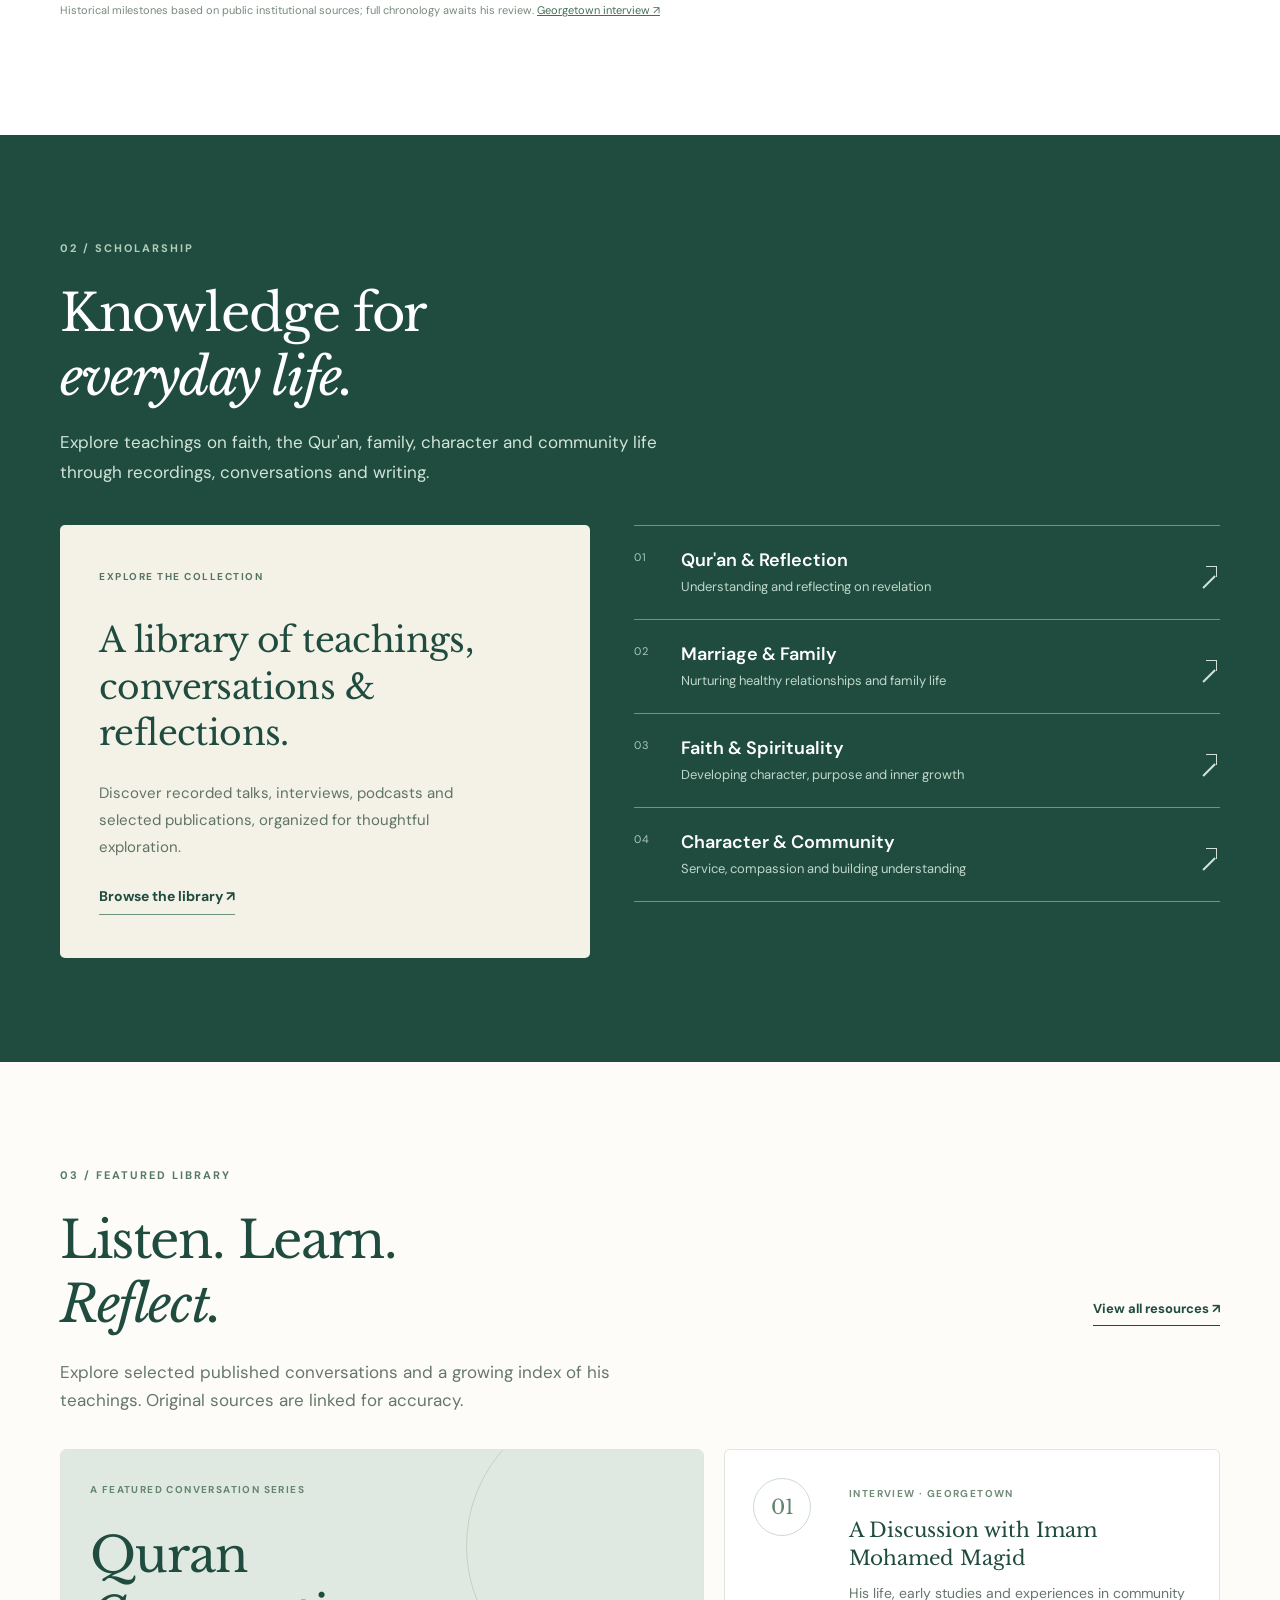
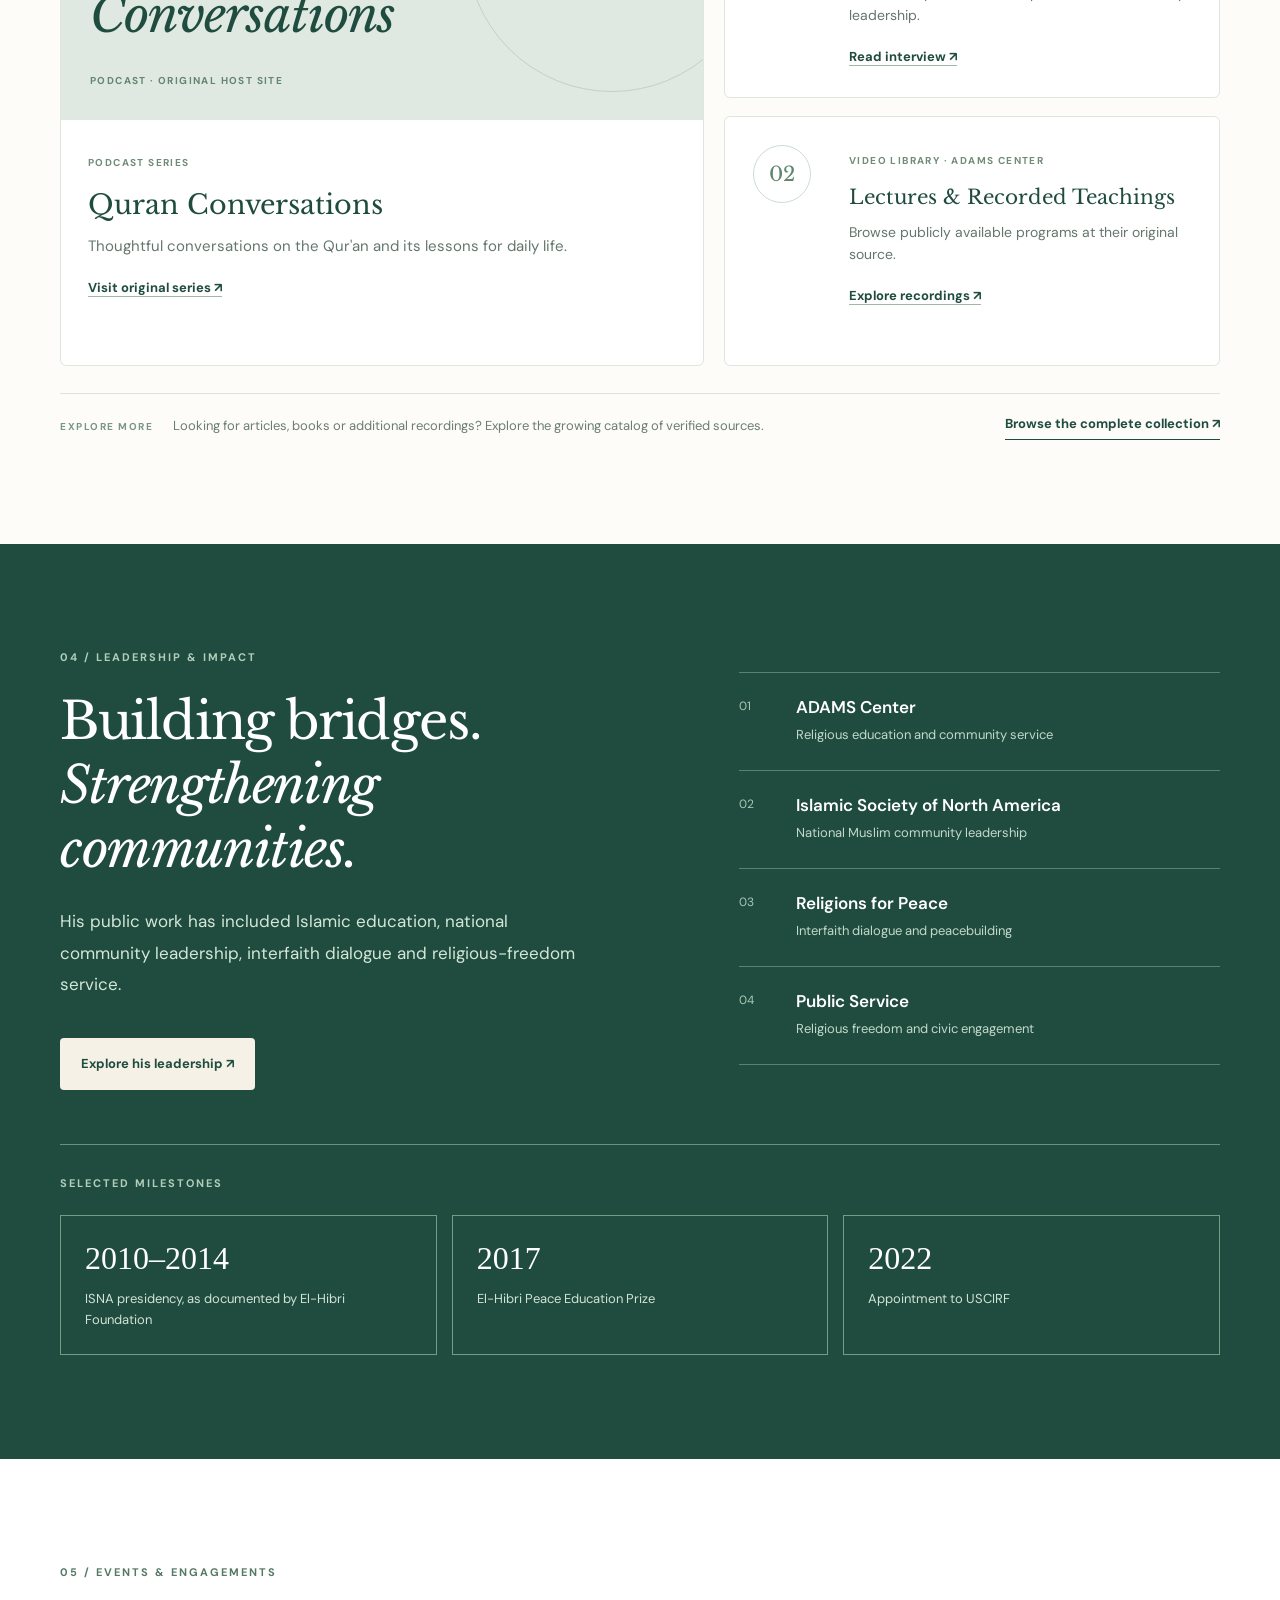
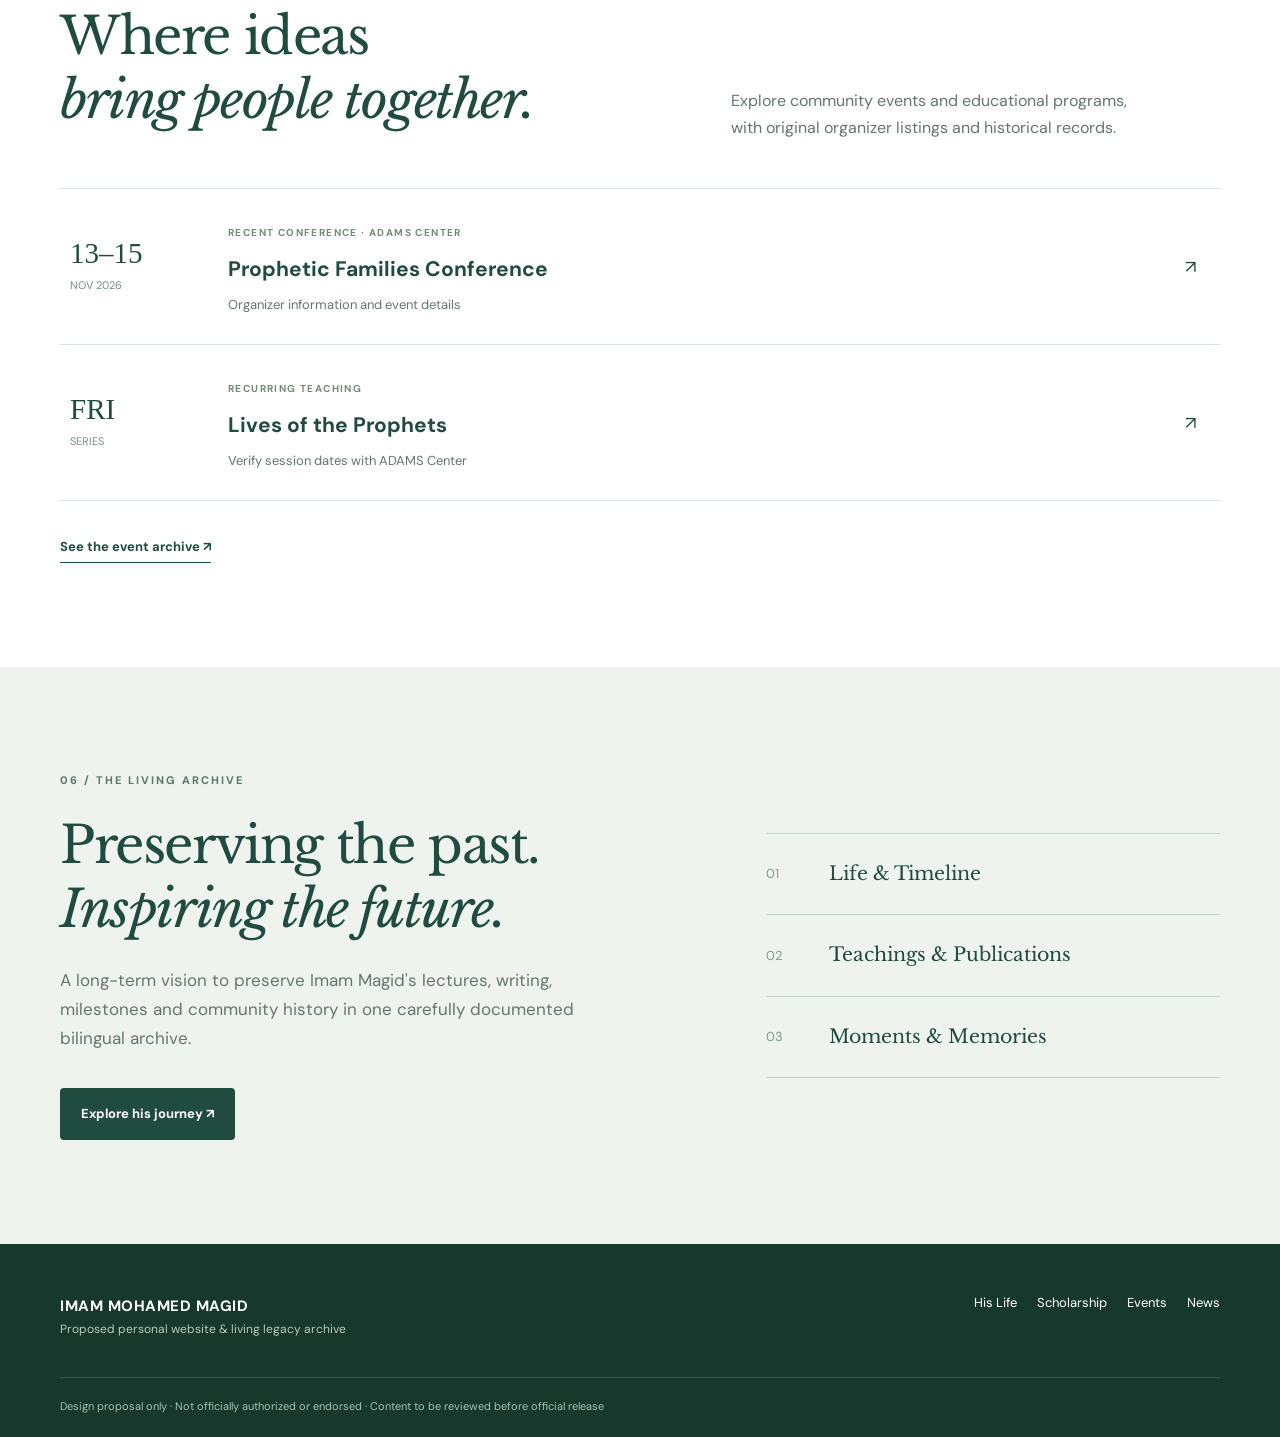
==== commit 230e18dc: "Fix media grid closing tag in streamlined homepage" ====
--- a/index.html
+++ b/index.html
@@ -61,7 +61,7 @@
 <div class="feature-grid">
 <a class="feature-card feature-primary" href="https://www.daliamogahed.com/podcast" target="_blank" rel="noopener noreferrer"><div class="feature-art"><span class="feature-art-kicker" data-i="mediaVisualTag">A FEATURED CONVERSATION SERIES</span><strong>Quran<br><em>Conversations</em></strong><span class="feature-art-footer" data-i="mediaVisualFoot">PODCAST · ORIGINAL HOST SITE</span></div><div class="feature-info"><span class="content-type">PODCAST SERIES</span><h3>Quran Conversations</h3><p>Thoughtful conversations on the Qur'an and its lessons for daily life.</p><span class="feature-open">Visit original series ↗︎</span></div></a>
 <div class="feature-side"><a class="side-card" href="https://berkleycenter.georgetown.edu/interviews/a-discussion-with-imam-mohamed-magid-executive-imam-of-all-dulles-area-muslim-society-center" target="_blank" rel="noopener noreferrer"><span class="side-index">01</span><div><span class="content-type">INTERVIEW · GEORGETOWN</span><h3>A Discussion with Imam Mohamed Magid</h3><p>His life, early studies and experiences in community leadership.</p><span class="feature-open">Read interview ↗︎</span></div></a>
-<a class="side-card" href="https://adamscenter.org/live-tv/" target="_blank" rel="noopener noreferrer"><span class="side-index">02</span><div><span class="content-type">VIDEO LIBRARY · ADAMS CENTER</span><h3>Lectures & Recorded Teachings</h3><p>Browse publicly available programs at their original source.</p><span class="feature-open">Explore recordings ↗︎</span></div></a></div>
+<a class="side-card" href="https://adamscenter.org/live-tv/" target="_blank" rel="noopener noreferrer"><span class="side-index">02</span><div><span class="content-type">VIDEO LIBRARY · ADAMS CENTER</span><h3>Lectures & Recorded Teachings</h3><p>Browse publicly available programs at their original source.</p><span class="feature-open">Explore recordings ↗︎</span></div></a></div></div>
 <div class="media-library-link"><span data-i="mediaMoreLabel">EXPLORE MORE</span><p data-i="mediaMoreText">Looking for articles, books or additional recordings? Explore the growing catalog of verified sources.</p><a class="text-link" href="resources.html" data-i="mediaMoreAction">Browse the complete collection ↗︎</a></div></div></section>
 
 <section class="section leadership" id="leadership"><div class="container leadership-layout"><div><span class="eyebrow eyebrow-light" data-i="impactOverline">04 / LEADERSHIP & IMPACT</span><h2 data-i="impactTitle">Building bridges.<br><em>Strengthening communities.</em></h2><p data-i="impactText">His public work has included Islamic education, national community leadership, interfaith dialogue and religious-freedom service.</p><a class="btn btn-cream" href="https://www.rfp.org/leadership_member/imam-mohamed-magid/" target="_blank" rel="noopener noreferrer" data-i="impactBtn">Explore his leadership ↗︎</a></div><div class="leadership-list"><div><span>01</span><div><strong>ADAMS Center</strong><small>Religious education and community service</small></div></div><div><span>02</span><div><strong>Islamic Society of North America</strong><small>National Muslim community leadership</small></div></div><div><span>03</span><div><strong>Religions for Peace</strong><small>Interfaith dialogue and peacebuilding</small></div></div><div><span>04</span><div><strong>Public Service</strong><small>Religious freedom and civic engagement</small></div></div></div><div class="impact-evidence"><span class="eyebrow eyebrow-light" data-i="impactEvidenceTag">SELECTED MILESTONES</span><div class="impact-evidence-grid"><a href="https://www.elhibrifoundation.org/board-of-trustees/mohamed-magid" target="_blank" rel="noopener noreferrer"><strong>2010–2014</strong><span data-i="impactEvidence1">ISNA presidency, as documented by El-Hibri Foundation</span></a><a href="https://www.iclrs.org/blurb/mohamed-hag-magid/" target="_blank" rel="noopener noreferrer"><strong>2017</strong><span data-i="impactEvidence2">El-Hibri Peace Education Prize</span></a><a href="https://www.uscirf.gov/release-statements/uscirf-welcomes-president-joe-bidens-appointment-mohamed-hag-magid-us-commission" target="_blank" rel="noopener noreferrer"><strong>2022</strong><span data-i="impactEvidence3">Appointment to USCIRF</span></a></div></div></div></section>
--- a/homepage-v5.css
+++ b/homepage-v5.css
@@ -311,3 +311,63 @@
 .scholarship-chevron::after{content:"";position:absolute;width:17px;height:1.7px;right:3px;top:12px;background:currentColor;transform:rotate(-45deg);transform-origin:right center}
 html[dir=rtl] .scholarship-chevron{transform:scaleX(-1)}
 .scholarship-row:focus-visible{outline:2px solid #d6e9d2;outline-offset:4px}
+
+
+/* V8: concise, bilingual-first presentation homepage */
+.journey-note{display:grid;grid-template-columns:.8fr 1.2fr;gap:38px;border-top:1px solid #d6e0d8;margin-top:28px;padding:27px 0 0;align-items:start}
+.journey-note-eyebrow{font-size:10px;font-weight:700;letter-spacing:1.6px;color:#7b9782}
+.journey-note h3{font:normal 23px/1.4 "Libre Baskerville",Georgia,serif;color:var(--forest);margin:12px 0}
+.journey-note p{color:#607367;font-size:15px;line-height:1.75;margin:0 0 12px}
+.media .feature-art{background:#dfe9e1;color:#204c40;min-height:270px;display:flex;flex-direction:column;justify-content:space-between;gap:26px;padding:31px 29px;position:relative;overflow:hidden}
+.feature-art:after{content:"";position:absolute;right:-55px;top:-50px;height:290px;width:290px;border:1px solid #c1d1c3;border-radius:50%;pointer-events:none}
+.feature-art-kicker,.feature-art-footer{font-size:10px;letter-spacing:1.4px;font-weight:700;color:#648570}
+.feature-art strong{font:normal clamp(33px,3.8vw,49px)/1.24 "Libre Baskerville",Georgia,serif;letter-spacing:-1px;color:#204c40;z-index:1}
+.feature-art strong em{font-weight:400}
+.side-index{width:58px;height:58px;display:grid;place-items:center;border:1px solid #ccdbd0;border-radius:50%;color:#5f856d;font:20px "Libre Baskerville",serif}
+.media-library-link{margin-top:27px;border-top:1px solid #d9e4dc;padding-top:19px;display:flex;align-items:center;gap:20px;flex-wrap:wrap}
+.media-library-link>span{font-size:10px;letter-spacing:1.5px;color:#799584;font-weight:700}
+.media-library-link p{flex:1;min-width:220px;font-size:13px;color:#6b7e71;margin:0}
+.media-library-link .text-link{white-space:nowrap}
+html[dir=rtl] body{font-family:"Noto Naskh Arabic","DM Sans",sans-serif;font-size:17px;line-height:1.85}
+html[dir=rtl] p{line-height:1.85}
+html[dir=rtl] .container,html[dir=rtl] section,html[dir=rtl] .hero-copy,html[dir=rtl] .intro-aside,html[dir=rtl] .feature-info,html[dir=rtl] .leadership-list,html[dir=rtl] .legacy-list,html[dir=rtl] footer{text-align:right}
+html[dir=rtl] .brand{direction:ltr}
+html[dir=rtl] .brand-wordmark{direction:ltr}
+html[dir=rtl] .brand-wordmark small{direction:rtl;text-align:left}
+html[dir=rtl] .section-intro,html[dir=rtl] .journey-note,html[dir=rtl] .leadership-layout,html[dir=rtl] .legacy-layout,html[dir=rtl] .events-top{direction:rtl}
+html[dir=rtl] .eyebrow{letter-spacing:0;font-size:13px}
+html[dir=rtl] .section h2,html[dir=rtl] .journey-note h3,html[dir=rtl] .feature-art strong{font-family:"Noto Naskh Arabic",serif;letter-spacing:0;line-height:1.48}
+html[dir=rtl] .hero h1,html[dir=rtl] .media h2{line-height:1.5}
+html[dir=rtl] .journey-note p,html[dir=rtl] .scholarship-head>p,html[dir=rtl] .scholarship-row-text small,html[dir=rtl] .feature-info p{font-size:16px}
+html[dir=rtl] .moment:not(:first-child){padding-left:0;padding-right:23px}
+html[dir=rtl] .moment:not(:first-child):before{left:auto;right:23px}
+html[dir=rtl] .moment:first-child:before{left:auto;right:0}
+html[dir=rtl] .moment{border-right:0;border-left:1px solid #e4eae3}
+html[dir=rtl] .moment:last-child{border-left:0}
+html[dir=rtl] .feature-art strong{font-size:38px}
+html[dir=rtl] .source-note{font-size:13px}
+html[dir=rtl] .scholarship-feature-action{font-size:16px}
+html[dir=rtl] .scholarship-row-text strong{font-size:19px}
+html[dir=rtl] .photo-tag{direction:ltr}
+html[dir=rtl] .media-library-link .text-link{white-space:normal}
+@media(max-width:740px){
+.journey-note{grid-template-columns:1fr;gap:4px;padding-top:22px;margin-top:22px}
+.journey-note h3{font-size:21px}
+.journey-note p{font-size:14px}
+.media .feature-art{min-height:225px;padding:24px}
+.feature-art strong{font-size:33px}
+.side-index{width:44px;height:44px;font-size:17px}
+.media-library-link{display:block}
+.media-library-link p{margin:7px 0 11px}
+.media-library-link .text-link{white-space:normal}
+html[dir=rtl] .hero h1{font-size:clamp(36px,8.3vw,46px)}
+html[dir=rtl] .section h2{font-size:clamp(31px,7.3vw,42px)}
+html[dir=rtl] .brand-wordmark{direction:ltr}
+html[dir=rtl] .moment{padding-right:0}
+html[dir=rtl] .moment:nth-child(2){border-left:0}
+html[dir=rtl] .moment:nth-child(3){padding-right:0}
+html[dir=rtl] .moment:nth-child(3):before{right:0}
+html[dir=rtl] .moment:nth-child(4){border-left:0}
+html[dir=rtl] .scholarship-row-text strong{font-size:18px}
+html[dir=rtl] .scholarship-row-text small{font-size:14px}
+}
